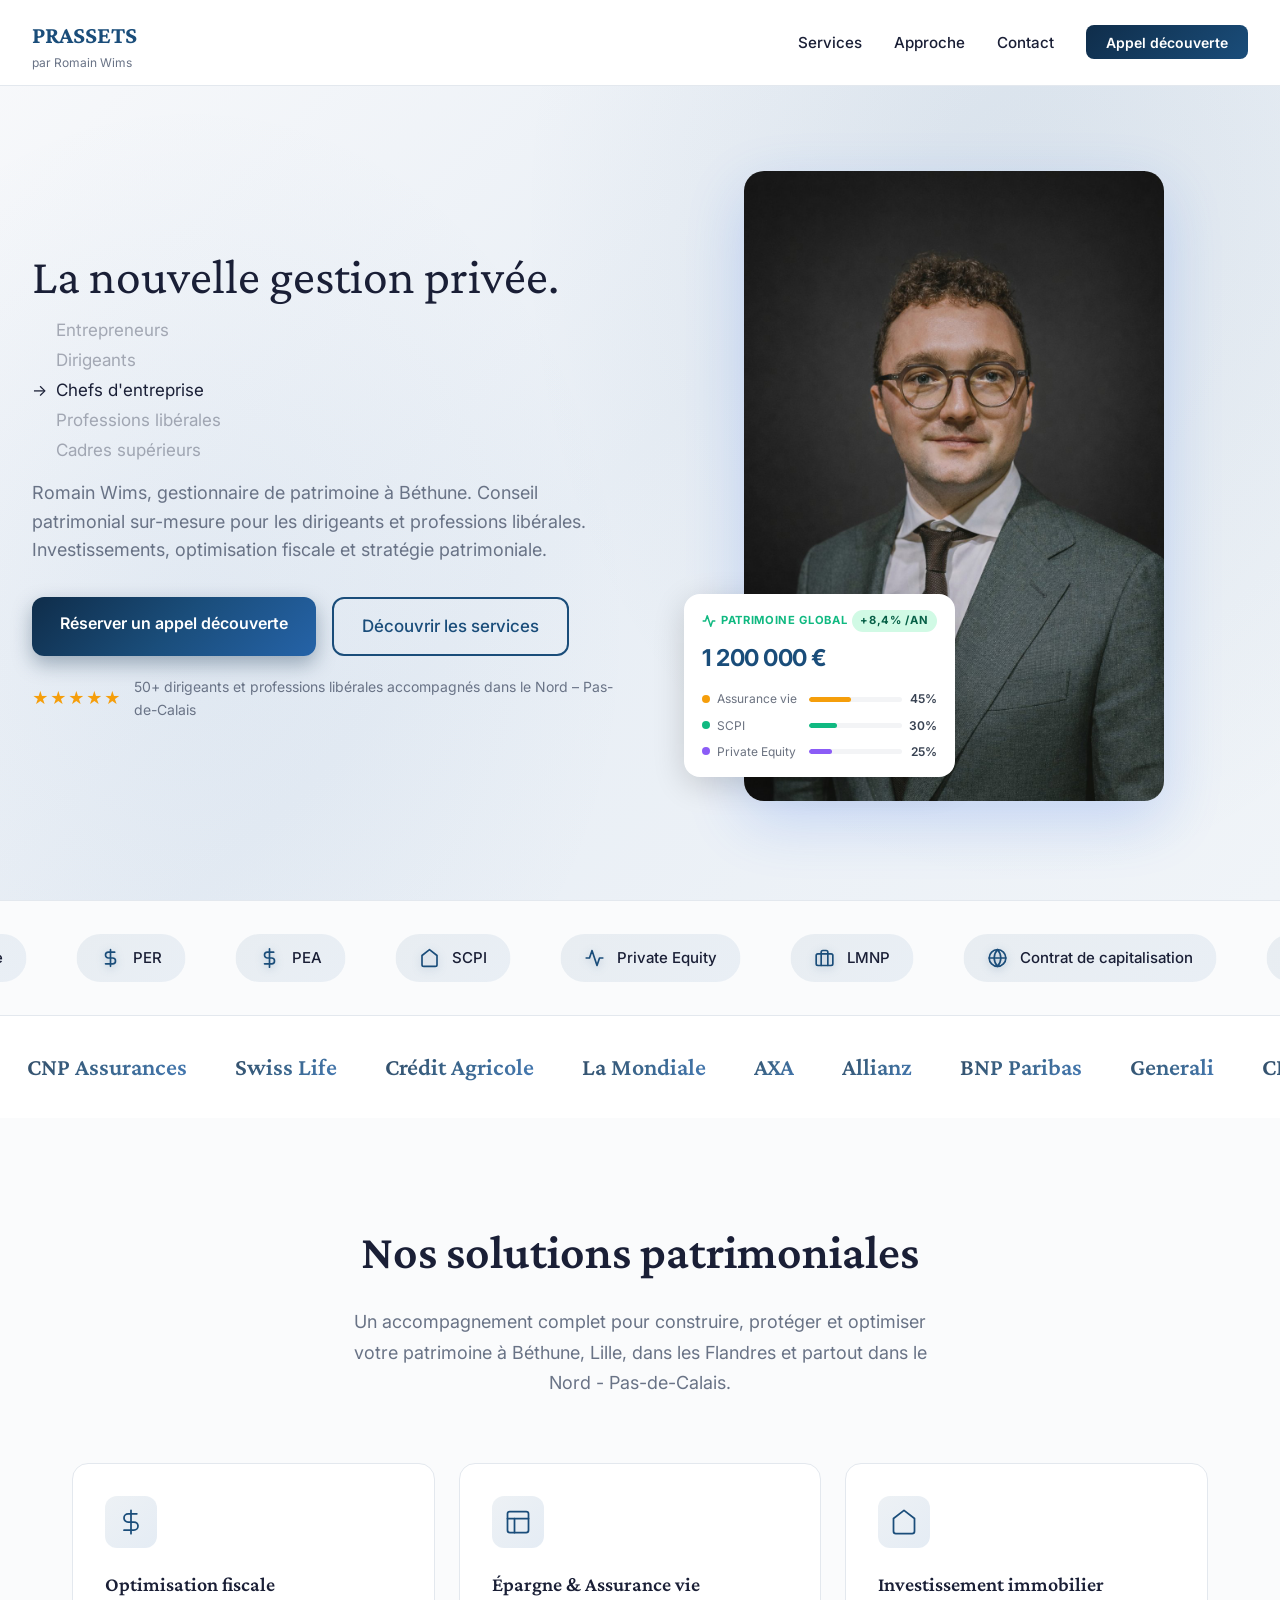
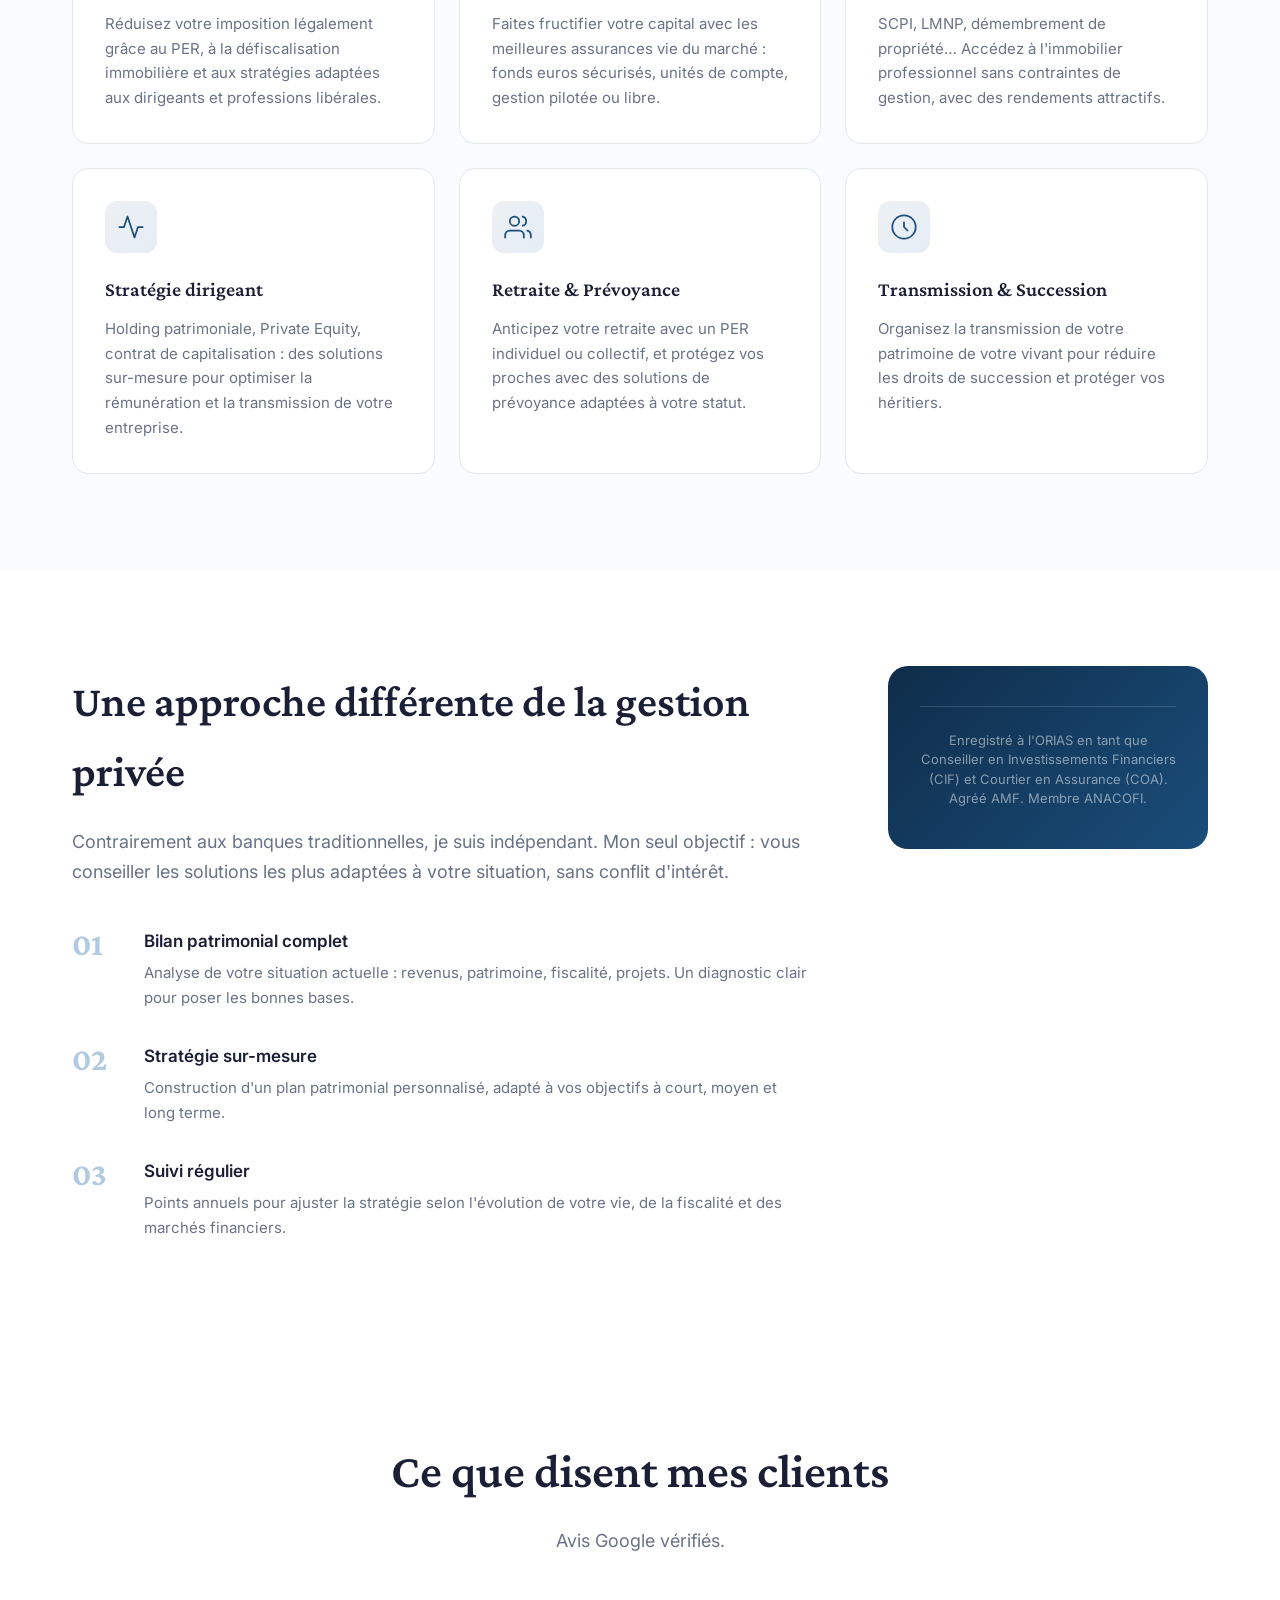
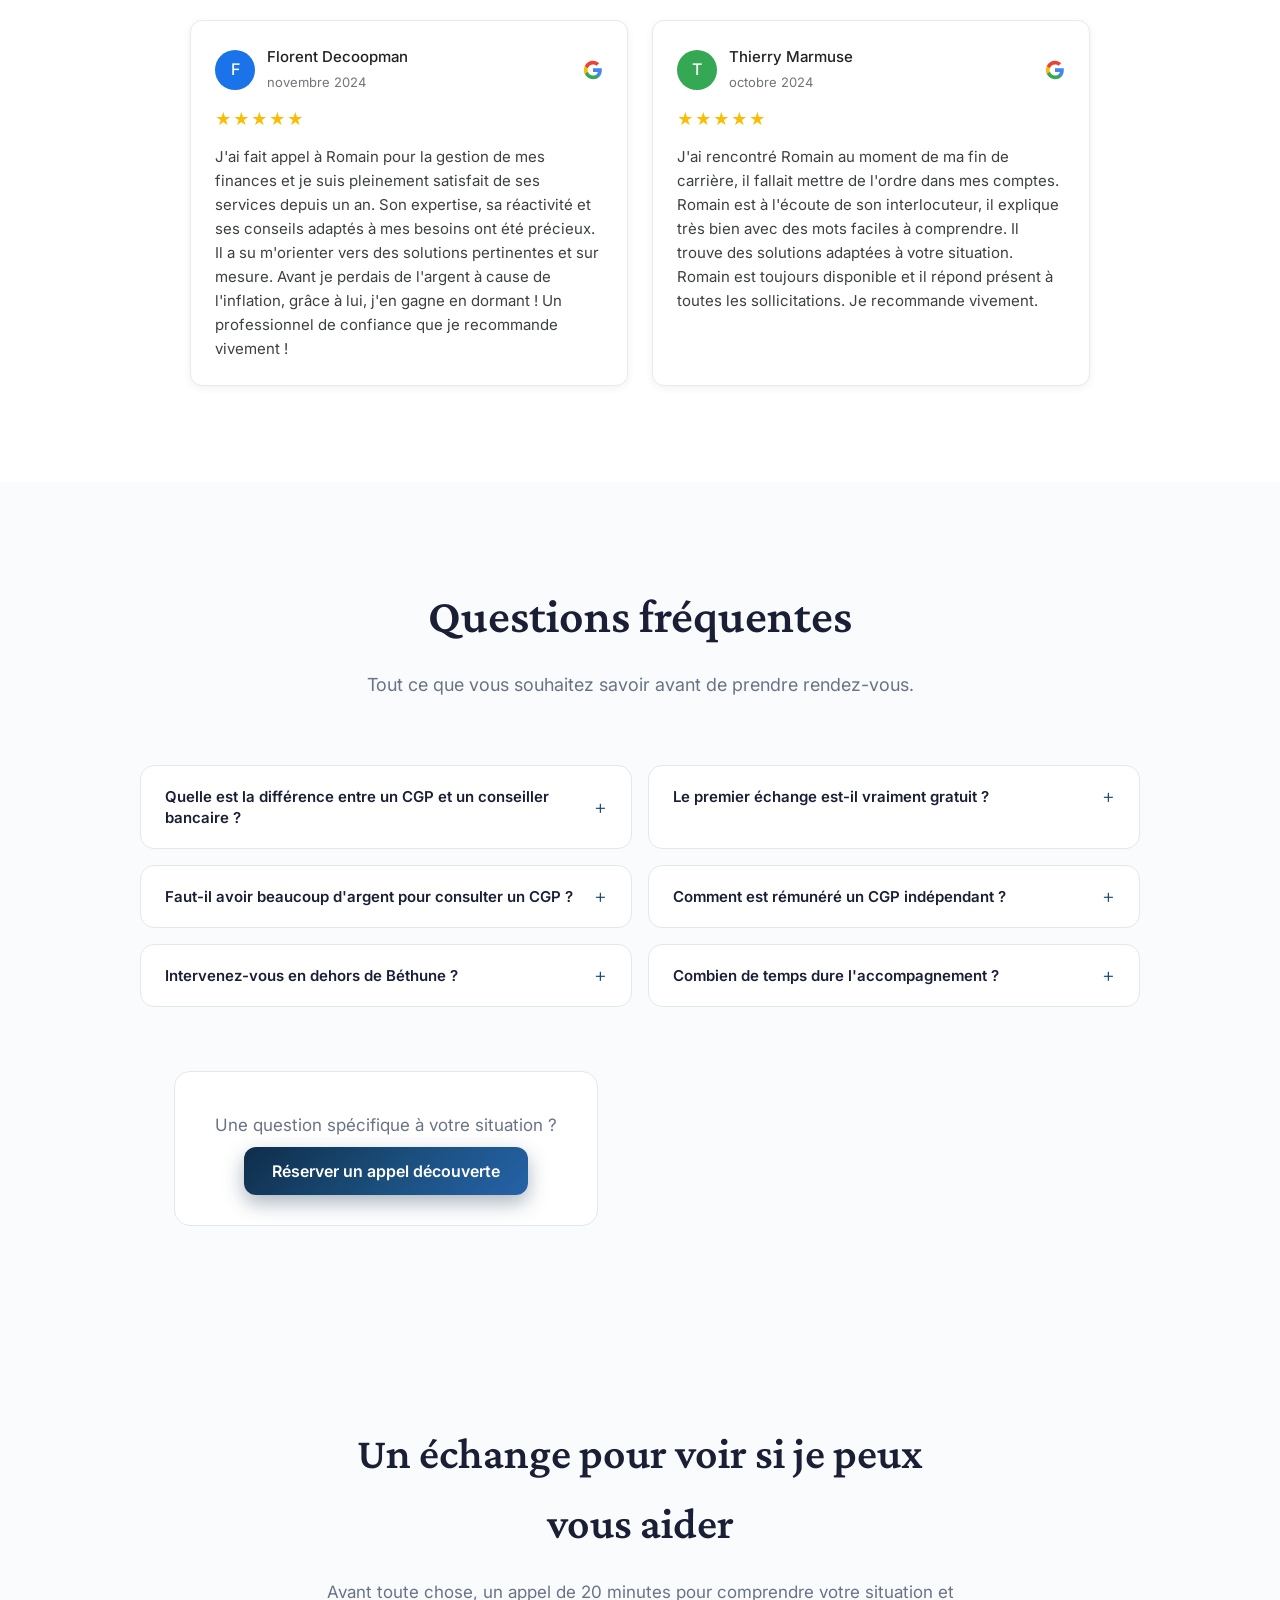
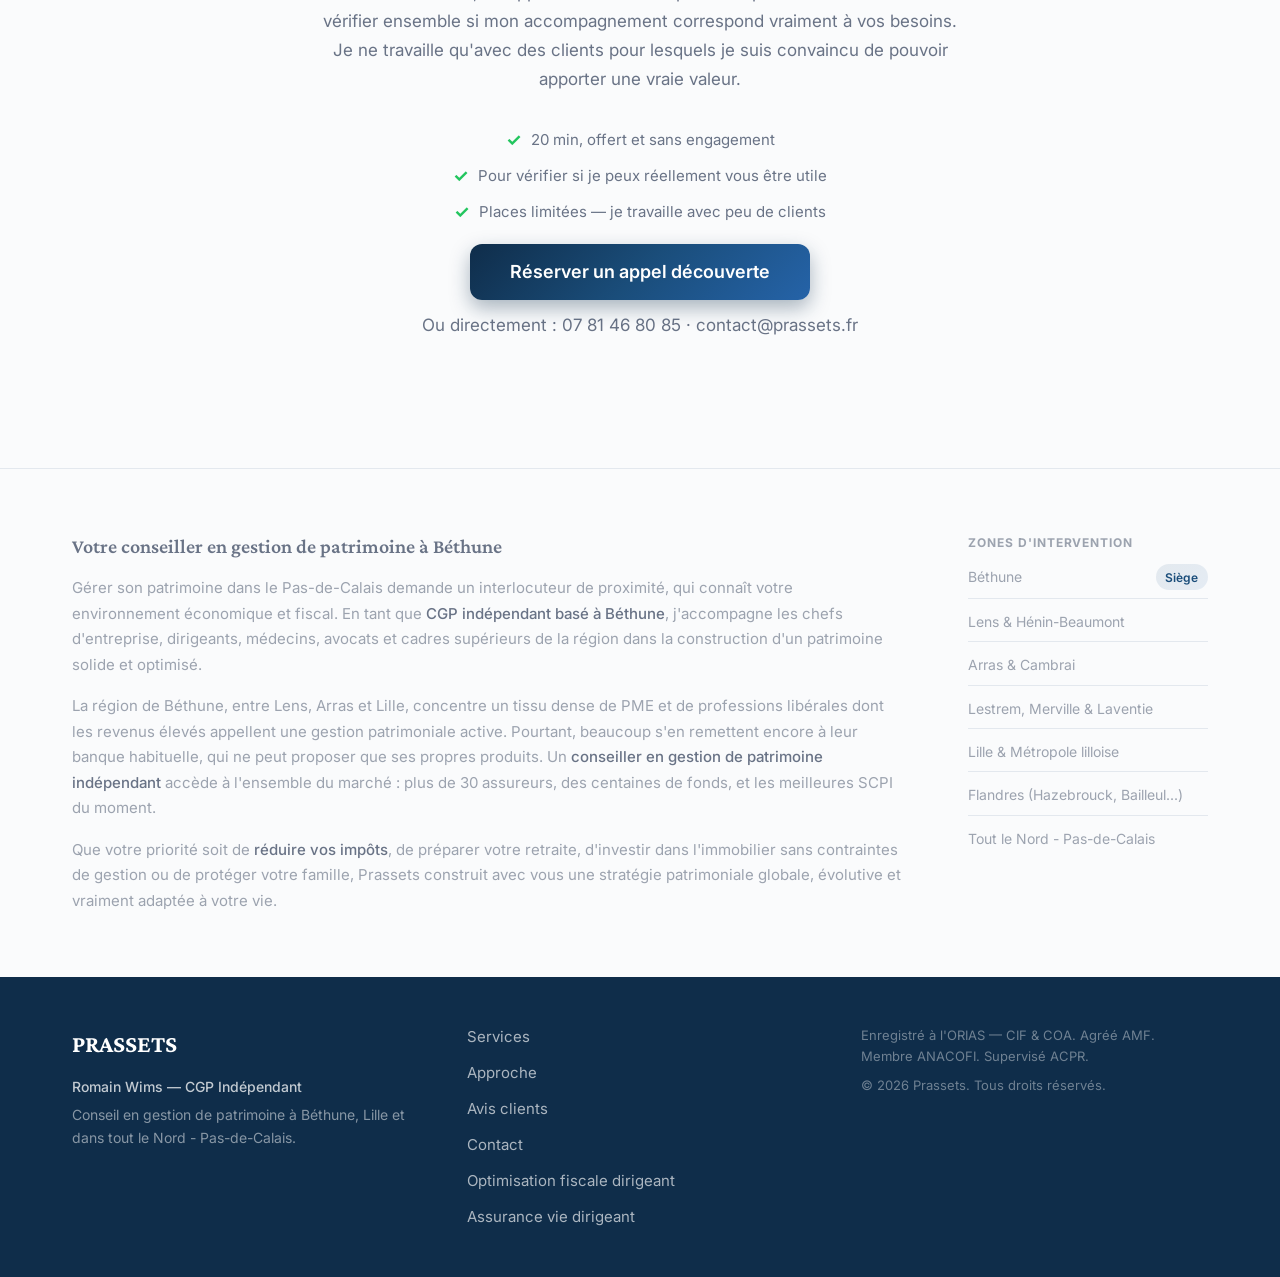
==== index.html @ e7b3ae6a "Boutons CTA : "Réserver un appel découverte" (neutre et inclusif) Co-Authored-By: Claude Sonnet 4.6 " ====
<!DOCTYPE html>
<html lang="fr">
<head>
    <meta charset="UTF-8">
    <meta name="viewport" content="width=device-width, initial-scale=1.0">

    <!-- SEO Principal -->
    <title>Romain Wims — Gestionnaire de Patrimoine à Béthune | Prassets</title>
    <meta name="description" content="Romain Wims, conseiller en gestion de patrimoine indépendant à Béthune (Prassets). Optimisation fiscale, assurance vie, PER, SCPI pour dirigeants et professions libérales du Nord - Pas-de-Calais.">
    <meta name="keywords" content="Romain Wims, Romain Wims CGP, Romain Wims Béthune, Romain Wims gestionnaire patrimoine, gestionnaire de patrimoine Béthune, conseiller gestion patrimoine Béthune, CGP Béthune, optimisation fiscale Pas-de-Calais, assurance vie Béthune, PER Béthune, SCPI Béthune, conseil patrimonial dirigeants, CGP Lille, gestionnaire patrimoine Nord, conseiller patrimoine Flandres, CGP Lestrem, CGP Merville, CGP Hazebrouck">
    <meta name="author" content="Romain Wims">
    <meta name="robots" content="index, follow">
    <link rel="canonical" href="https://prassets.fr/">

    <!-- Open Graph (partage réseaux sociaux) -->
    <meta property="og:type" content="website">
    <meta property="og:url" content="https://prassets.fr/">
    <meta property="og:title" content="Romain Wims — Gestionnaire de Patrimoine à Béthune | Prassets">
    <meta property="og:description" content="Romain Wims, CGP indépendant à Béthune. Conseil patrimonial sur-mesure pour les dirigeants et professions libérales du Nord - Pas-de-Calais.">
    <meta property="og:locale" content="fr_FR">

    <!-- Schema Person (Romain Wims) -->
    <script type="application/ld+json">
    {
        "@context": "https://schema.org",
        "@type": "Person",
        "name": "Romain Wims",
        "jobTitle": "Conseiller en Gestion de Patrimoine",
        "worksFor": {"@type": "Organization", "name": "Prassets"},
        "address": {"@type": "PostalAddress", "addressLocality": "Béthune", "postalCode": "62400", "addressCountry": "FR"},
        "url": "https://prassets.fr"
    }
    </script>

    <!-- Données structurées JSON-LD (Google comprend votre activité) -->
    <script type="application/ld+json">
    {
        "@context": "https://schema.org",
        "@type": "FinancialService",
        "name": "Prassets",
        "description": "Conseiller en gestion de patrimoine à Béthune, spécialisé dans l'accompagnement des dirigeants, entrepreneurs et professions libérales du Pas-de-Calais.",
        "url": "https://prassets.fr",
        "telephone": "+33781468085",
        "email": "contact@prassets.fr",
        "employee": {"@type": "Person", "name": "Romain Wims", "jobTitle": "Conseiller en Gestion de Patrimoine"},
        "address": {
            "@type": "PostalAddress",
            "addressLocality": "Béthune",
            "postalCode": "62400",
            "addressCountry": "FR"
        },
        "areaServed": [
            {"@type": "City", "name": "Béthune"},
            {"@type": "City", "name": "Lens"},
            {"@type": "City", "name": "Arras"},
            {"@type": "City", "name": "Lille"},
            {"@type": "City", "name": "Hazebrouck"},
            {"@type": "City", "name": "Lestrem"},
            {"@type": "City", "name": "Merville"},
            {"@type": "AdministrativeArea", "name": "Pas-de-Calais"},
            {"@type": "AdministrativeArea", "name": "Nord"}
        ],
        "openingHoursSpecification": {
            "@type": "OpeningHoursSpecification",
            "dayOfWeek": ["Monday", "Tuesday", "Wednesday", "Thursday", "Friday"],
            "opens": "09:00",
            "closes": "18:00"
        },
        "sameAs": []
    }
    </script>

    <!-- Schema FAQ (rich snippets Google) -->
    <script type="application/ld+json">
    {
        "@context": "https://schema.org",
        "@type": "FAQPage",
        "mainEntity": [
            {
                "@type": "Question",
                "name": "Quelle est la différence entre un CGP et un conseiller bancaire ?",
                "acceptedAnswer": {
                    "@type": "Answer",
                    "text": "Un conseiller bancaire ne peut vous proposer que les produits de sa propre banque. Un CGP indépendant accède à l'ensemble du marché (plus de 30 assureurs, des centaines de fonds, les meilleures SCPI) et sélectionne ce qui correspond vraiment à votre situation, sans conflit d'intérêt."
                }
            },
            {
                "@type": "Question",
                "name": "Le premier rendez-vous avec un gestionnaire de patrimoine est-il gratuit ?",
                "acceptedAnswer": {
                    "@type": "Answer",
                    "text": "Oui, je propose un appel découverte de 20 minutes, offert et sans engagement. L'objectif est de comprendre votre situation et de vérifier si mon accompagnement peut vraiment vous apporter de la valeur."
                }
            },
            {
                "@type": "Question",
                "name": "Faut-il avoir beaucoup d'argent pour consulter un CGP ?",
                "acceptedAnswer": {
                    "@type": "Answer",
                    "text": "Non. Si vous avez un revenu régulier ou une capacité d'épargne mensuelle, une stratégie patrimoniale peut déjà vous aider à optimiser votre fiscalité et à faire fructifier votre capital."
                }
            },
            {
                "@type": "Question",
                "name": "Comment est rémunéré un conseiller en gestion de patrimoine indépendant ?",
                "acceptedAnswer": {
                    "@type": "Answer",
                    "text": "La rémunération s'effectue via les commissions versées par les partenaires (assureurs, sociétés de gestion) sur les produits souscrits. Cette transparence est encadrée par la réglementation MIF 2."
                }
            },
            {
                "@type": "Question",
                "name": "Prassets intervient-il en dehors de Béthune ?",
                "acceptedAnswer": {
                    "@type": "Answer",
                    "text": "Oui, Prassets accompagne des clients dans tout le Nord - Pas-de-Calais : Lens, Arras, Liévin, Hénin-Beaumont, Bruay-la-Buissière, Lestrem, Merville, mais aussi Lille et les Flandres (Hazebrouck, Bailleul...)."
                }
            }
        ]
    }
    </script>

    <!-- Préconnexion Calendly (réduit la latence au clic) -->
    <link rel="preconnect" href="https://assets.calendly.com">
    <link rel="dns-prefetch" href="https://assets.calendly.com">

    <!-- Fonts Google -->
    <link rel="preconnect" href="https://fonts.googleapis.com">
    <link rel="preconnect" href="https://fonts.gstatic.com" crossorigin>
    <link href="https://fonts.googleapis.com/css2?family=Inter:wght@400;500;600&family=Crimson+Pro:wght@400;600;700&display=swap" rel="stylesheet">

    <!-- CSS externe -->
    <link rel="stylesheet" href="assets/css/style.css">

    <!-- Calendly -->
    <link href="https://assets.calendly.com/assets/external/widget.css" rel="stylesheet">
    <script src="https://assets.calendly.com/assets/external/widget.js" async></script>

</head>
<body>
    <!-- Dégradé SVG global (réutilisé par les cercles) -->
    <svg style="position:absolute;width:0;height:0;overflow:hidden" aria-hidden="true">
        <defs>
            <linearGradient id="ring-gradient" x1="0%" y1="0%" x2="100%" y2="100%">
                <stop offset="0%" stop-color="#0f2d4a"/>
                <stop offset="50%" stop-color="#1a4d7a"/>
                <stop offset="100%" stop-color="#2563a8"/>
            </linearGradient>
        </defs>
    </svg>

    <!-- Navigation -->
    <nav class="navbar">
        <div class="logo-text">PRASSETS <span class="logo-sub">par Romain Wims</span></div>
        <ul class="nav-links">
            <li><a href="#services">Services</a></li>
            <li><a href="#approche">Approche</a></li>
            <li><a href="#contact">Contact</a></li>
            <li><a href="javascript:void(0)" data-calendly class="btn-nav">Appel découverte</a></li>
        </ul>
    </nav>

    <!-- Hero Section -->
    <section class="hero">
        <div class="hero-container">
            <!-- Colonne Gauche : Texte -->
            <div class="hero-content">
                <h1 class="hero-title">
                    La nouvelle gestion privée.
                </h1>

                <!-- Animation catégories (slot machine vertical) -->
                <div class="categories-container">
                    <div class="categories-viewport">
                        <span class="category-bullet">→</span>
                        <ul class="categories-scroll">
                            <li class="category-item">Entrepreneurs</li>
                            <li class="category-item">Dirigeants</li>
                            <li class="category-item">Chefs d'entreprise</li>
                            <li class="category-item">Professions libérales</li>
                            <li class="category-item">Cadres supérieurs</li>
                            <li class="category-item">Entrepreneurs</li>
                            <li class="category-item">Dirigeants</li>
                            <li class="category-item">Chefs d'entreprise</li>
                            <li class="category-item">Professions libérales</li>
                            <li class="category-item">Cadres supérieurs</li>
                        </ul>
                    </div>
                </div>

                <p class="hero-subtitle">
                    Romain Wims, gestionnaire de patrimoine à Béthune. Conseil patrimonial sur-mesure pour les dirigeants et professions libérales. Investissements, optimisation fiscale et stratégie patrimoniale.
                </p>

                <div class="hero-cta">
                    <a href="javascript:void(0)" data-calendly class="btn-primary">
                        <span>Réserver un appel découverte</span>
                    </a>
                    <a href="#services" class="btn-secondary">
                        <span>Découvrir les services</span>
                    </a>
                </div>

                <div class="hero-social-proof">
                    <div class="hero-proof-stars">★★★★★</div>
                    <span>50+ dirigeants et professions libérales accompagnés dans le Nord&nbsp;–&nbsp;Pas-de-Calais</span>
                </div>
            </div>

            <!-- Colonne Droite : Photo -->
            <div class="hero-image">
                <img src="assets/images/romain-photo.png" alt="Romain Wims — Conseiller en Gestion de Patrimoine indépendant à Béthune">
                <!-- Widget flottant -->
                <div class="hero-widget">
                    <div class="hero-widget-header">
                        <svg xmlns="http://www.w3.org/2000/svg" width="14" height="14" viewBox="0 0 24 24" fill="none" stroke="currentColor" stroke-width="2.5" stroke-linecap="round" stroke-linejoin="round"><polyline points="22 12 18 12 15 21 9 3 6 12 2 12"></polyline></svg>
                        <span>PATRIMOINE GLOBAL</span>
                        <span class="hero-widget-badge">+8,4% /AN</span>
                    </div>
                    <div class="hero-widget-amount">1 200 000 €</div>
                    <div class="hero-widget-bars">
                        <div class="hero-widget-bar-row">
                            <span class="hero-widget-dot" style="background:#f59e0b;"></span>
                            <span class="hero-widget-label">Assurance vie</span>
                            <div class="hero-widget-bar-track"><div class="hero-widget-bar-fill" style="width:45%;background:#f59e0b;"></div></div>
                            <span class="hero-widget-pct">45%</span>
                        </div>
                        <div class="hero-widget-bar-row">
                            <span class="hero-widget-dot" style="background:#10b981;"></span>
                            <span class="hero-widget-label">SCPI</span>
                            <div class="hero-widget-bar-track"><div class="hero-widget-bar-fill" style="width:30%;background:#10b981;"></div></div>
                            <span class="hero-widget-pct">30%</span>
                        </div>
                        <div class="hero-widget-bar-row">
                            <span class="hero-widget-dot" style="background:#8b5cf6;"></span>
                            <span class="hero-widget-label">Private Equity</span>
                            <div class="hero-widget-bar-track"><div class="hero-widget-bar-fill" style="width:25%;background:#8b5cf6;"></div></div>
                            <span class="hero-widget-pct">25%</span>
                        </div>
                    </div>
                </div>
            </div>
        </div>
    </section>

    <!-- Bandeau Produits (scroll infini JS) -->
    <section class="banner-section products-banner">
        <div class="products-track">
            <div class="banner-set">
                <div class="banner-item">
                    <svg xmlns="http://www.w3.org/2000/svg" width="20" height="20" viewBox="0 0 24 24" fill="none" stroke="currentColor" stroke-width="2" stroke-linecap="round" stroke-linejoin="round"><rect x="3" y="3" width="18" height="18" rx="2"/><path d="M3 9h18"/><path d="M9 21V9"/></svg>
                    Assurance vie
                </div>
                <div class="banner-item">
                    <svg xmlns="http://www.w3.org/2000/svg" width="20" height="20" viewBox="0 0 24 24" fill="none" stroke="currentColor" stroke-width="2" stroke-linecap="round" stroke-linejoin="round"><path d="M12 2v20M17 5H9.5a3.5 3.5 0 0 0 0 7h5a3.5 3.5 0 0 1 0 7H6"/></svg>
                    PER
                </div>
                <div class="banner-item">
                    <svg xmlns="http://www.w3.org/2000/svg" width="20" height="20" viewBox="0 0 24 24" fill="none" stroke="currentColor" stroke-width="2" stroke-linecap="round" stroke-linejoin="round"><line x1="12" y1="1" x2="12" y2="23"></line><path d="M17 5H9.5a3.5 3.5 0 0 0 0 7h5a3.5 3.5 0 0 1 0 7H6"></path></svg>
                    PEA
                </div>
                <div class="banner-item">
                    <svg xmlns="http://www.w3.org/2000/svg" width="20" height="20" viewBox="0 0 24 24" fill="none" stroke="currentColor" stroke-width="2" stroke-linecap="round" stroke-linejoin="round"><path d="M3 9l9-7 9 7v11a2 2 0 0 1-2 2H5a2 2 0 0 1-2-2z"></path></svg>
                    SCPI
                </div>
                <div class="banner-item">
                    <svg xmlns="http://www.w3.org/2000/svg" width="20" height="20" viewBox="0 0 24 24" fill="none" stroke="currentColor" stroke-width="2" stroke-linecap="round" stroke-linejoin="round"><polyline points="22 12 18 12 15 21 9 3 6 12 2 12"></polyline></svg>
                    Private Equity
                </div>
                <div class="banner-item">
                    <svg xmlns="http://www.w3.org/2000/svg" width="20" height="20" viewBox="0 0 24 24" fill="none" stroke="currentColor" stroke-width="2" stroke-linecap="round" stroke-linejoin="round"><rect x="2" y="7" width="20" height="14" rx="2" ry="2"></rect><path d="M16 21V5a2 2 0 0 0-2-2h-4a2 2 0 0 0-2 2v16"></path></svg>
                    LMNP
                </div>
                <div class="banner-item">
                    <svg xmlns="http://www.w3.org/2000/svg" width="20" height="20" viewBox="0 0 24 24" fill="none" stroke="currentColor" stroke-width="2" stroke-linecap="round" stroke-linejoin="round"><circle cx="12" cy="12" r="10"></circle><line x1="2" y1="12" x2="22" y2="12"></line><path d="M12 2a15.3 15.3 0 0 1 4 10 15.3 15.3 0 0 1-4 10 15.3 15.3 0 0 1-4-10 15.3 15.3 0 0 1 4-10z"></path></svg>
                    Contrat de capitalisation
                </div>
            </div>
        </div>
    </section>

    <!-- Bandeau Partenaires (scroll infini JS) -->
    <section class="banner-section partners-banner">
        <div class="partners-track">
            <div class="banner-set">
                <div class="partner-logo">Generali</div>
                <div class="partner-logo">CNP Assurances</div>
                <div class="partner-logo">Swiss Life</div>
                <div class="partner-logo">Crédit Agricole</div>
                <div class="partner-logo">La Mondiale</div>
                <div class="partner-logo">AXA</div>
                <div class="partner-logo">Allianz</div>
                <div class="partner-logo">BNP Paribas</div>
            </div>
        </div>
    </section>

    <!-- Section Services -->
    <section id="services" class="services-section">
        <div class="container">
            <div class="section-header">
                <h2>Nos solutions patrimoniales</h2>
                <p>Un accompagnement complet pour construire, protéger et optimiser votre patrimoine à Béthune, Lille, dans les Flandres et partout dans le Nord - Pas-de-Calais.</p>
            </div>
            <div class="services-grid">
                <article class="service-card">
                    <div class="service-icon">
                        <svg xmlns="http://www.w3.org/2000/svg" width="28" height="28" viewBox="0 0 24 24" fill="none" stroke="currentColor" stroke-width="1.5" stroke-linecap="round" stroke-linejoin="round"><path d="M12 2v20M17 5H9.5a3.5 3.5 0 0 0 0 7h5a3.5 3.5 0 0 1 0 7H6"/></svg>
                    </div>
                    <h3>Optimisation fiscale</h3>
                    <p>Réduisez votre imposition légalement grâce au PER, à la défiscalisation immobilière et aux stratégies adaptées aux dirigeants et professions libérales.</p>
                </article>
                <article class="service-card">
                    <div class="service-icon">
                        <svg xmlns="http://www.w3.org/2000/svg" width="28" height="28" viewBox="0 0 24 24" fill="none" stroke="currentColor" stroke-width="1.5" stroke-linecap="round" stroke-linejoin="round"><rect x="3" y="3" width="18" height="18" rx="2"/><path d="M3 9h18"/><path d="M9 21V9"/></svg>
                    </div>
                    <h3>Épargne & Assurance vie</h3>
                    <p>Faites fructifier votre capital avec les meilleures assurances vie du marché : fonds euros sécurisés, unités de compte, gestion pilotée ou libre.</p>
                </article>
                <article class="service-card">
                    <div class="service-icon">
                        <svg xmlns="http://www.w3.org/2000/svg" width="28" height="28" viewBox="0 0 24 24" fill="none" stroke="currentColor" stroke-width="1.5" stroke-linecap="round" stroke-linejoin="round"><path d="M3 9l9-7 9 7v11a2 2 0 0 1-2 2H5a2 2 0 0 1-2-2z"></path></svg>
                    </div>
                    <h3>Investissement immobilier</h3>
                    <p>SCPI, LMNP, démembrement de propriété… Accédez à l'immobilier professionnel sans contraintes de gestion, avec des rendements attractifs.</p>
                </article>
                <article class="service-card">
                    <div class="service-icon">
                        <svg xmlns="http://www.w3.org/2000/svg" width="28" height="28" viewBox="0 0 24 24" fill="none" stroke="currentColor" stroke-width="1.5" stroke-linecap="round" stroke-linejoin="round"><polyline points="22 12 18 12 15 21 9 3 6 12 2 12"></polyline></svg>
                    </div>
                    <h3>Stratégie dirigeant</h3>
                    <p>Holding patrimoniale, Private Equity, contrat de capitalisation : des solutions sur-mesure pour optimiser la rémunération et la transmission de votre entreprise.</p>
                </article>
                <article class="service-card">
                    <div class="service-icon">
                        <svg xmlns="http://www.w3.org/2000/svg" width="28" height="28" viewBox="0 0 24 24" fill="none" stroke="currentColor" stroke-width="1.5" stroke-linecap="round" stroke-linejoin="round"><path d="M17 21v-2a4 4 0 0 0-4-4H5a4 4 0 0 0-4 4v2"></path><circle cx="9" cy="7" r="4"></circle><path d="M23 21v-2a4 4 0 0 0-3-3.87"></path><path d="M16 3.13a4 4 0 0 1 0 7.75"></path></svg>
                    </div>
                    <h3>Retraite & Prévoyance</h3>
                    <p>Anticipez votre retraite avec un PER individuel ou collectif, et protégez vos proches avec des solutions de prévoyance adaptées à votre statut.</p>
                </article>
                <article class="service-card">
                    <div class="service-icon">
                        <svg xmlns="http://www.w3.org/2000/svg" width="28" height="28" viewBox="0 0 24 24" fill="none" stroke="currentColor" stroke-width="1.5" stroke-linecap="round" stroke-linejoin="round"><circle cx="12" cy="12" r="10"></circle><path d="M12 8v4l3 3"></path></svg>
                    </div>
                    <h3>Transmission & Succession</h3>
                    <p>Organisez la transmission de votre patrimoine de votre vivant pour réduire les droits de succession et protéger vos héritiers.</p>
                </article>
            </div>
        </div>
    </section>

    <!-- Section Approche -->
    <section id="approche" class="approche-section">
        <div class="container">
            <div class="approche-inner">
                <div class="approche-content">
                    <h2>Une approche différente de la gestion privée</h2>
                    <p class="approche-intro">Contrairement aux banques traditionnelles, je suis indépendant. Mon seul objectif : vous conseiller les solutions les plus adaptées à votre situation, sans conflit d'intérêt.</p>
                    <div class="approche-steps">
                        <div class="approche-step">
                            <span class="step-number">01</span>
                            <div>
                                <h3>Bilan patrimonial complet</h3>
                                <p>Analyse de votre situation actuelle : revenus, patrimoine, fiscalité, projets. Un diagnostic clair pour poser les bonnes bases.</p>
                            </div>
                        </div>
                        <div class="approche-step">
                            <span class="step-number">02</span>
                            <div>
                                <h3>Stratégie sur-mesure</h3>
                                <p>Construction d'un plan patrimonial personnalisé, adapté à vos objectifs à court, moyen et long terme.</p>
                            </div>
                        </div>
                        <div class="approche-step">
                            <span class="step-number">03</span>
                            <div>
                                <h3>Suivi régulier</h3>
                                <p>Points annuels pour ajuster la stratégie selon l'évolution de votre vie, de la fiscalité et des marchés financiers.</p>
                            </div>
                        </div>
                    </div>
                </div>
                <div class="approche-aside">
                    <p class="approche-aside-note">Enregistré à l'ORIAS en tant que Conseiller en Investissements Financiers (CIF) et Courtier en Assurance (COA). Agréé AMF. Membre ANACOFI.</p>
                </div>
            </div>
        </div>
    </section>

    <!-- Section Témoignages -->
    <section id="avis" class="reviews-section">
        <div class="container">
            <div class="section-header">
                <h2>Ce que disent mes clients</h2>
                <p>Avis Google vérifiés.</p>
            </div>
            <div class="google-reviews-grid">
                <!-- Avis 1 -->
                <div class="google-review-card">
                    <div class="gr-top">
                        <div class="gr-avatar" style="background:#1a73e8;">F</div>
                        <div class="gr-meta">
                            <strong>Florent Decoopman</strong>
                            <span>novembre 2024</span>
                        </div>
                        <svg class="gr-logo" viewBox="0 0 24 24" xmlns="http://www.w3.org/2000/svg"><path d="M22.56 12.25c0-.78-.07-1.53-.2-2.25H12v4.26h5.92c-.26 1.37-1.04 2.53-2.21 3.31v2.77h3.57c2.08-1.92 3.28-4.74 3.28-8.09z" fill="#4285F4"/><path d="M12 23c2.97 0 5.46-.98 7.28-2.66l-3.57-2.77c-.98.66-2.23 1.06-3.71 1.06-2.86 0-5.29-1.93-6.16-4.53H2.18v2.84C3.99 20.53 7.7 23 12 23z" fill="#34A853"/><path d="M5.84 14.09c-.22-.66-.35-1.36-.35-2.09s.13-1.43.35-2.09V7.07H2.18C1.43 8.55 1 10.22 1 12s.43 3.45 1.18 4.93l3.66-2.84z" fill="#FBBC05"/><path d="M12 5.38c1.62 0 3.06.56 4.21 1.64l3.15-3.15C17.45 2.09 14.97 1 12 1 7.7 1 3.99 3.47 2.18 7.07l3.66 2.84c.87-2.6 3.3-4.53 6.16-4.53z" fill="#EA4335"/></svg>
                    </div>
                    <div class="gr-stars">★★★★★</div>
                    <p class="gr-text">J'ai fait appel à Romain pour la gestion de mes finances et je suis pleinement satisfait de ses services depuis un an. Son expertise, sa réactivité et ses conseils adaptés à mes besoins ont été précieux. Il a su m'orienter vers des solutions pertinentes et sur mesure. Avant je perdais de l'argent à cause de l'inflation, grâce à lui, j'en gagne en dormant ! Un professionnel de confiance que je recommande vivement !</p>
                </div>
                <!-- Avis 2 -->
                <div class="google-review-card">
                    <div class="gr-top">
                        <div class="gr-avatar" style="background:#34a853;">T</div>
                        <div class="gr-meta">
                            <strong>Thierry Marmuse</strong>
                            <span>octobre 2024</span>
                        </div>
                        <svg class="gr-logo" viewBox="0 0 24 24" xmlns="http://www.w3.org/2000/svg"><path d="M22.56 12.25c0-.78-.07-1.53-.2-2.25H12v4.26h5.92c-.26 1.37-1.04 2.53-2.21 3.31v2.77h3.57c2.08-1.92 3.28-4.74 3.28-8.09z" fill="#4285F4"/><path d="M12 23c2.97 0 5.46-.98 7.28-2.66l-3.57-2.77c-.98.66-2.23 1.06-3.71 1.06-2.86 0-5.29-1.93-6.16-4.53H2.18v2.84C3.99 20.53 7.7 23 12 23z" fill="#34A853"/><path d="M5.84 14.09c-.22-.66-.35-1.36-.35-2.09s.13-1.43.35-2.09V7.07H2.18C1.43 8.55 1 10.22 1 12s.43 3.45 1.18 4.93l3.66-2.84z" fill="#FBBC05"/><path d="M12 5.38c1.62 0 3.06.56 4.21 1.64l3.15-3.15C17.45 2.09 14.97 1 12 1 7.7 1 3.99 3.47 2.18 7.07l3.66 2.84c.87-2.6 3.3-4.53 6.16-4.53z" fill="#EA4335"/></svg>
                    </div>
                    <div class="gr-stars">★★★★★</div>
                    <p class="gr-text">J'ai rencontré Romain au moment de ma fin de carrière, il fallait mettre de l'ordre dans mes comptes. Romain est à l'écoute de son interlocuteur, il explique très bien avec des mots faciles à comprendre. Il trouve des solutions adaptées à votre situation. Romain est toujours disponible et il répond présent à toutes les sollicitations. Je recommande vivement.</p>
                </div>
            </div>
        </div>
    </section>

    <!-- Section FAQ -->
    <section class="faq-section">
        <div class="container">
            <div class="section-header">
                <h2>Questions fréquentes</h2>
                <p>Tout ce que vous souhaitez savoir avant de prendre rendez-vous.</p>
            </div>
            <div class="faq-grid">
                <details class="faq-item">
                    <summary class="faq-question">
                        Quelle est la différence entre un CGP et un conseiller bancaire ?
                        <span class="faq-icon">+</span>
                    </summary>
                    <p class="faq-answer">Un conseiller bancaire ne peut vous proposer que les produits de sa propre banque. Un CGP indépendant accède à l'ensemble du marché (plus de 30 assureurs, des centaines de fonds, les meilleures SCPI) et sélectionne ce qui correspond vraiment à votre situation, sans conflit d'intérêt ni produit "maison" à placer.</p>
                </details>
                <details class="faq-item">
                    <summary class="faq-question">
                        Le premier échange est-il vraiment gratuit ?
                        <span class="faq-icon">+</span>
                    </summary>
                    <p class="faq-answer">Oui, je propose un appel découverte de 20 minutes, offert et sans engagement. L'objectif n'est pas de vendre : c'est de comprendre votre situation et de vérifier honnêtement si je peux vous apporter une vraie valeur. Si ce n'est pas le cas, je vous le dirai clairement.</p>
                </details>
                <details class="faq-item">
                    <summary class="faq-question">
                        Faut-il avoir beaucoup d'argent pour consulter un CGP ?
                        <span class="faq-icon">+</span>
                    </summary>
                    <p class="faq-answer">Non. Si vous avez un revenu régulier ou une capacité d'épargne mensuelle, une stratégie patrimoniale peut déjà vous aider à optimiser votre fiscalité et à faire fructifier votre capital. Je travaille aussi bien avec des primo-épargnants qu'avec des clients disposant d'un patrimoine conséquent.</p>
                </details>
                <details class="faq-item">
                    <summary class="faq-question">
                        Comment est rémunéré un CGP indépendant ?
                        <span class="faq-icon">+</span>
                    </summary>
                    <p class="faq-answer">La rémunération s'effectue principalement via les commissions versées par les partenaires (assureurs, sociétés de gestion) sur les produits souscrits. Cette transparence est encadrée par la réglementation MIF 2 : vous serez informé de la rémunération avant toute souscription.</p>
                </details>
                <details class="faq-item">
                    <summary class="faq-question">
                        Intervenez-vous en dehors de Béthune ?
                        <span class="faq-icon">+</span>
                    </summary>
                    <p class="faq-answer">Oui, j'accompagne des clients dans tout le Nord - Pas-de-Calais : Lens, Arras, Liévin, Hénin-Beaumont, Bruay-la-Buissière, Lestrem, Merville, mais aussi Lille et les Flandres (Hazebrouck, Bailleul...). On commence toujours par un appel de 20 minutes, puis si notre collaboration fait sens, je me déplace à votre cabinet ou domicile. Les rendez-vous en visioconférence sont également possibles.</p>
                </details>
                <details class="faq-item">
                    <summary class="faq-question">
                        Combien de temps dure l'accompagnement ?
                        <span class="faq-icon">+</span>
                    </summary>
                    <p class="faq-answer">La relation est pensée sur le long terme. Après un bilan patrimonial initial et la mise en place de votre stratégie, nous faisons des points réguliers (généralement annuels) pour ajuster en fonction de l'évolution de votre situation personnelle, fiscale et des marchés financiers.</p>
                </details>
            <!-- CTA fin de FAQ -->
            <div class="faq-closing-cta">
                <p>Une question spécifique à votre situation ?</p>
                <a href="javascript:void(0)" data-calendly class="btn-primary"><span>Réserver un appel découverte</span></a>
            </div>
        </div>
    </section>

    <!-- Section Contact -->
    <section id="contact" class="contact-section">
        <div class="container">
            <div class="contact-simple">
                <h2>Un échange pour voir si je peux vous aider</h2>
                <p>Avant toute chose, un appel de 20 minutes pour comprendre votre situation et vérifier ensemble si mon accompagnement correspond vraiment à vos besoins.<br>Je ne travaille qu'avec des clients pour lesquels je suis convaincu de pouvoir apporter une vraie valeur.</p>
                <div class="contact-reassurance">
                    <div class="contact-reassurance-item">
                        <span class="reassurance-check">✓</span> 20 min, offert et sans engagement
                    </div>
                    <div class="contact-reassurance-item">
                        <span class="reassurance-check">✓</span> Pour vérifier si je peux réellement vous être utile
                    </div>
                    <div class="contact-reassurance-item">
                        <span class="reassurance-check">✓</span> Places limitées — je travaille avec peu de clients
                    </div>
                </div>
                <a href="javascript:void(0)" data-calendly class="btn-primary btn-large">
                    <span>Réserver un appel découverte</span>
                </a>
                <p class="contact-alt">Ou directement : <a href="tel:+33781468085">07 81 46 80 85</a> &middot; <a href="mailto:contact@prassets.fr">contact@prassets.fr</a></p>
            </div>
        </div>
    </section>

    <!-- Section Contenu Local SEO -->
    <section class="local-content-section">
        <div class="container">
            <div class="local-content-inner">
                <div class="local-content-text">
                    <h2>Votre conseiller en gestion de patrimoine à Béthune</h2>
                    <p>Gérer son patrimoine dans le Pas-de-Calais demande un interlocuteur de proximité, qui connaît votre environnement économique et fiscal. En tant que <strong>CGP indépendant basé à Béthune</strong>, j'accompagne les chefs d'entreprise, dirigeants, médecins, avocats et cadres supérieurs de la région dans la construction d'un patrimoine solide et optimisé.</p>
                    <p>La région de Béthune, entre Lens, Arras et Lille, concentre un tissu dense de PME et de professions libérales dont les revenus élevés appellent une gestion patrimoniale active. Pourtant, beaucoup s'en remettent encore à leur banque habituelle, qui ne peut proposer que ses propres produits. Un <strong>conseiller en gestion de patrimoine indépendant</strong> accède à l'ensemble du marché : plus de 30 assureurs, des centaines de fonds, et les meilleures SCPI du moment.</p>
                    <p>Que votre priorité soit de <strong>réduire vos impôts</strong>, de préparer votre retraite, d'investir dans l'immobilier sans contraintes de gestion ou de protéger votre famille, Prassets construit avec vous une stratégie patrimoniale globale, évolutive et vraiment adaptée à votre vie.</p>
                </div>
                <div class="local-content-aside">
                    <div class="local-highlight">
                        <h3>Zones d'intervention</h3>
                        <ul class="zones-list">
                            <li>Béthune <span class="zone-tag">Siège</span></li>
                            <li>Lens &amp; Hénin-Beaumont</li>
                            <li>Arras &amp; Cambrai</li>
                            <li>Lestrem, Merville &amp; Laventie</li>
                            <li>Lille &amp; Métropole lilloise</li>
                            <li>Flandres (Hazebrouck, Bailleul...)</li>
                            <li>Tout le Nord - Pas-de-Calais</li>
                        </ul>
                    </div>
                </div>
            </div>
        </div>
    </section>

    <!-- Footer -->
    <footer class="footer">
        <div class="container">
            <div class="footer-inner">
                <div class="footer-brand">
                    <div class="logo-text">PRASSETS</div>
                    <p style="font-weight:500; color:rgba(255,255,255,0.75); margin-bottom:0.4rem;">Romain Wims — CGP Indépendant</p>
                    <p>Conseil en gestion de patrimoine à Béthune, Lille et dans tout le Nord - Pas-de-Calais.</p>
                </div>
                <div class="footer-links">
                    <a href="#services">Services</a>
                    <a href="#approche">Approche</a>
                    <a href="#avis">Avis clients</a>
                    <a href="#contact">Contact</a>
                    <a href="articles/optimisation-fiscale-dirigeant.html">Optimisation fiscale dirigeant</a>
                    <a href="articles/assurance-vie-dirigeant.html">Assurance vie dirigeant</a>
                </div>
                <div class="footer-legal">
                    <p>Enregistré à l'ORIAS — CIF &amp; COA. Agréé AMF. Membre ANACOFI. Supervisé ACPR.</p>
                    <p>&copy; 2026 Prassets. Tous droits réservés.</p>
                </div>
            </div>
        </div>
    </footer>

    <!-- JavaScript externe -->
    <script src="assets/js/script.js"></script>

</body>
</html>
---- assets/css/style.css ----
/* Variables CSS - Style RockFi + Family Office Paris */
        :root {
            --color-primary: #1a4d7a;
            --color-primary-dark: #0f2d4a;
            --color-primary-light: #2563a8;
            --color-accent: #3d7cb8;
            --color-text-primary: #1a1f36;
            --color-text-secondary: #697386;
            --color-background: #fafbfc;
            --color-border: #e3e8ee;
            --gradient-primary: linear-gradient(135deg, #0f2d4a 0%, #1a4d7a 50%, #2563a8 100%);
            --gradient-accent: linear-gradient(135deg, #1a4d7a 0%, #3d7cb8 100%);
            --gradient-hero: linear-gradient(135deg, #f8f9fb 0%, #e8eef5 100%);
            --font-display: 'Crimson Pro', serif;
            --font-body: 'Inter', sans-serif;
            --spacing-sm: 1rem;
            --spacing-md: 1.5rem;
            --spacing-lg: 2rem;
            --spacing-xl: 3rem;
            --spacing-2xl: 4rem;
            --spacing-3xl: 6rem;
        }

        * {
            margin: 0;
            padding: 0;
            box-sizing: border-box;
        }

        body {
            font-family: var(--font-body);
            color: var(--color-text-primary);
            background-color: var(--color-background);
            line-height: 1.6;
        }

        /* Navigation */
        .navbar {
            position: fixed;
            top: 0;
            left: 0;
            right: 0;
            background: rgba(255, 255, 255, 0.98);
            backdrop-filter: blur(10px);
            border-bottom: 1px solid var(--color-border);
            padding: 1rem 2rem;
            z-index: 1000;
            display: flex;
            justify-content: space-between;
            align-items: center;
        }

        .logo-text {
            font-family: var(--font-display);
            font-size: 1.5rem;
            font-weight: 700;
            color: var(--color-primary);
        }

        .nav-links {
            display: flex;
            gap: 2rem;
            list-style: none;
            align-items: center;
        }

        .nav-links a {
            text-decoration: none;
            color: var(--color-text-primary);
            font-weight: 500;
            font-size: 0.95rem;
            transition: color 0.3s;
        }

        .nav-links a:hover {
            color: var(--color-primary);
        }

        .btn-primary {
            padding: 0.875rem 1.75rem;
            background: linear-gradient(135deg, #0f2d4a 0%, #1a4d7a 50%, #2563a8 100%);
            color: white;
            text-decoration: none;
            border-radius: 12px;
            font-weight: 600;
            transition: all 0.3s;
            box-shadow: 0 8px 20px rgba(15, 45, 74, 0.35);
            border: none;
            position: relative;
            overflow: hidden;
        }

        .btn-primary::before {
            content: '';
            position: absolute;
            top: 0;
            left: 0;
            right: 0;
            bottom: 0;
            background: linear-gradient(135deg, #2563a8 0%, #1a4d7a 50%, #0f2d4a 100%);
            opacity: 0;
            transition: opacity 0.3s;
        }

        .btn-primary:hover::before {
            opacity: 1;
        }

        .btn-primary:hover {
            transform: translateY(-3px);
            box-shadow: 0 12px 32px rgba(15, 45, 74, 0.45);
        }

        .btn-primary span {
            position: relative;
            z-index: 1;
        }

        /* Hero Section - Style RockFi 2 colonnes */
        .hero {
            padding: calc(80px + 4rem) 1rem 4rem;
            min-height: 90vh;
            display: flex;
            align-items: center;
            background: linear-gradient(135deg, #f8f9fb 0%, #e8eef5 50%, #f0f4f8 100%);
            position: relative;
            overflow: hidden;
        }

        .hero::before {
            content: '';
            position: absolute;
            top: -50%;
            right: -20%;
            width: 80%;
            height: 150%;
            background: radial-gradient(ellipse, rgba(26, 77, 122, 0.08) 0%, transparent 70%);
            pointer-events: none;
        }

        .hero::after {
            content: '';
            position: absolute;
            bottom: -30%;
            left: -20%;
            width: 70%;
            height: 120%;
            background: radial-gradient(ellipse, rgba(37, 99, 168, 0.06) 0%, transparent 70%);
            pointer-events: none;
        }

        @keyframes float {
            0%, 100% { transform: translate(0, 0) rotate(0deg); }
            50% { transform: translate(-30px, 30px) rotate(5deg); }
        }

        .hero-container {
            max-width: 1400px;
            margin: 0 auto;
            display: grid;
            grid-template-columns: 1fr 1fr;
            gap: 7rem;
            align-items: center;
            position: relative;
            z-index: 1;
        }

        .hero-content {
            max-width: 600px;
        }

        .hero-image {
            position: relative;
            display: flex;
            justify-content: center;
            align-items: center;
        }

        .hero-image img {
            width: 100%;
            max-width: 500px;
            height: auto;
            border-radius: 20px;
            box-shadow: 0 20px 60px rgba(37, 99, 235, 0.2);
            object-fit: cover;
            transition: transform 0.3s ease;
        }

        .hero-image img:hover {
            transform: scale(1.02);
        }

        @keyframes widget-float {
            0%, 100% { transform: translateY(0); }
            50% { transform: translateY(-8px); }
        }

        .hero-widget {
            position: absolute;
            bottom: 24px;
            left: 24px;
            background: #fff;
            border-radius: 16px;
            padding: 16px 18px;
            box-shadow: 0 8px 32px rgba(0,0,0,0.16);
            min-width: 230px;
            z-index: 10;
            animation: widget-float 3.5s ease-in-out infinite;
        }

        .hero-widget-header {
            display: flex;
            align-items: center;
            gap: 5px;
            color: #10b981;
            font-size: 0.7rem;
            font-weight: 700;
            letter-spacing: 0.06em;
            text-transform: uppercase;
            margin-bottom: 8px;
        }

        .hero-widget-badge {
            margin-left: auto;
            background: #d1fae5;
            color: #065f46;
            border-radius: 20px;
            padding: 2px 8px;
            font-size: 0.7rem;
            font-weight: 700;
        }

        .hero-widget-amount {
            font-size: 1.45rem;
            font-weight: 700;
            color: var(--color-primary);
            margin-bottom: 12px;
            letter-spacing: -0.02em;
        }

        .hero-widget-bars {
            display: flex;
            flex-direction: column;
            gap: 7px;
        }

        .hero-widget-bar-row {
            display: flex;
            align-items: center;
            gap: 7px;
            font-size: 0.75rem;
        }

        .hero-widget-dot {
            width: 8px;
            height: 8px;
            border-radius: 50%;
            flex-shrink: 0;
        }

        .hero-widget-label {
            color: #6b7280;
            flex-shrink: 0;
            min-width: 85px;
        }

        .hero-widget-bar-track {
            flex: 1;
            background: #f3f4f6;
            border-radius: 4px;
            height: 5px;
            overflow: hidden;
        }

        .hero-widget-bar-fill {
            height: 100%;
            border-radius: 4px;
        }

        .hero-widget-pct {
            color: #374151;
            font-weight: 600;
            min-width: 28px;
            text-align: right;
        }

        .hero-title {
            font-family: var(--font-display);
            font-size: clamp(3rem, 11vw, 11rem);
            font-weight: 400;
            margin-bottom: 1.5rem;
            line-height: 1.05;
            color: var(--color-text-primary);
        }

        .title-line {
            display: block;
            opacity: 0;
            animation: fadeInUp 0.8s ease-out forwards;
        }

        .title-line:nth-child(1) { animation-delay: 0.1s; }
        .title-line:nth-child(2) { animation-delay: 0.2s; }
        .title-line:nth-child(3) { animation-delay: 0.3s; }

        @keyframes fadeInUp {
            from {
                opacity: 0;
                transform: translateY(30px);
            }
            to {
                opacity: 1;
                transform: translateY(0);
            }
        }

        /* Categories List - Effet machine à sous vertical */
        .hero-categories,
        .categories-container {
            margin: 0.75rem 0 1.5rem 0;
            position: relative;
            height: 150px;
        }

        .categories-viewport {
            position: relative;
            height: 150px;
            overflow: hidden;
            padding-left: 1.5rem;
        }

        .categories-list,
        .categories-scroll {
            list-style: none;
            padding: 0;
            margin: 0;
            display: flex;
            flex-direction: column;
            animation: slotMachineTicker 10s ease-in-out infinite;
        }

        @keyframes slotMachineTicker {
            0%, 15% {
                transform: translateY(0);
            }
            20%, 35% {
                transform: translateY(-30px);
            }
            40%, 55% {
                transform: translateY(-60px);
            }
            60%, 75% {
                transform: translateY(-90px);
            }
            80%, 95% {
                transform: translateY(-120px);
            }
            100% {
                transform: translateY(-150px);
            }
        }

        .category-item {
            font-family: var(--font-body);
            font-size: 1.0625rem;
            font-weight: 400;
            color: rgba(26, 31, 54, 0.35);
            line-height: 30px;
            height: 30px;
            transition: color 0.3s ease;
            display: flex;
            align-items: center;
        }

        /* Flèche fixe, centrée sur l'item actif */
        .category-bullet {
            position: absolute;
            left: 0;
            top: 50%;
            transform: translateY(-50%);
            color: var(--color-text-primary);
            font-size: 1rem;
            line-height: 1;
            pointer-events: none;
            z-index: 10;
        }

        /* L'item au centre devient noir */
        .categories-viewport::before {
            content: '';
            position: absolute;
            left: 0;
            right: 0;
            top: 0;
            height: 100%;
            pointer-events: none;
        }

        /* Style pour l'item central visible */
        .categories-list:hover {
            animation-play-state: paused;
        }

        .hero-subtitle {
            font-family: var(--font-body);
            font-size: 1.125rem;
            max-width: 600px;
            margin: 0 0 2rem 0;
            animation: fadeInUp 0.8s ease-out 0.8s both;
            color: var(--color-text-secondary);
            line-height: 1.6;
        }

        .hero-cta {
            display: flex;
            gap: 1rem;
            flex-wrap: wrap;
            animation: fadeInUp 0.8s ease-out 0.9s both;
        }

        .btn-primary-large {
            padding: 1.125rem 2.25rem;
            background: var(--color-primary);
            color: white;
            text-decoration: none;
            border-radius: 12px;
            font-weight: 500;
            transition: all 0.3s;
            font-size: 1.0625rem;
        }

        .btn-primary-large:hover {
            background: var(--color-primary-dark);
            transform: translateY(-2px);
            box-shadow: 0 8px 20px rgba(26, 77, 122, 0.25);
        }

        .btn-secondary,
        .btn-secondary-large {
            padding: 0.875rem 1.75rem;
            background: transparent;
            color: var(--color-primary);
            text-decoration: none;
            border-radius: 12px;
            font-weight: 500;
            transition: all 0.3s;
            border: 2px solid var(--color-primary);
            font-size: 1.0625rem;
            display: inline-flex;
            align-items: center;
        }

        .btn-secondary-large {
            padding: 1.125rem 2.25rem;
        }

        .btn-secondary:hover,
        .btn-secondary-large:hover {
            background: var(--color-primary);
            color: white;
            transform: translateY(-2px);
        }

        /* Trust Section */
        .trust-section {
            padding: 4rem 2rem;
            border-bottom: 1px solid var(--color-border);
        }

        .trust-badges {
            max-width: 1200px;
            margin: 0 auto;
            display: flex;
            justify-content: center;
            gap: 4rem;
            flex-wrap: wrap;
        }

        .trust-badge {
            display: flex;
            align-items: center;
            gap: 0.75rem;
            color: var(--color-text-secondary);
            font-weight: 500;
        }

        .trust-badge svg {
            color: transparent;
            fill: url(#gradient-icon);
        }

        .trust-badge svg path,
        .trust-badge svg circle,
        .trust-badge svg line {
            stroke: url(#gradient-stroke);
            stroke-width: 2;
        }

        /* Bandeaux Défilants Style Ramify */
        .scroll-banner,
        .banner-section {
            width: 100%;
            overflow: hidden;
            background: white;
            padding: 2rem 0;
            position: relative;
        }

        .products-banner {
            background: var(--color-background);
            border-top: 1px solid var(--color-border);
            border-bottom: 1px solid var(--color-border);
        }

        .partners-banner {
            background: white;
        }

        .banner-track,
        .banner-container {
            width: 100%;
            overflow: hidden;
        }

        .banner-content,
        .banner-scroll {
            display: flex;
            gap: 3rem;
            animation: scrollBanner 40s linear infinite;
            will-change: transform;
        }

        .banner-content:hover,
        .banner-scroll:hover {
            animation-play-state: paused;
        }

        @keyframes scrollBanner {
            0% {
                transform: translateX(0);
            }
            100% {
                transform: translateX(-50%);
            }
        }

        .banner-item {
            display: flex;
            align-items: center;
            gap: 0.75rem;
            white-space: nowrap;
            padding: 0.75rem 1.5rem;
            background: linear-gradient(135deg, rgba(26, 77, 122, 0.08) 0%, rgba(37, 99, 168, 0.08) 100%);
            border-radius: 50px;
            border: 1.5px solid transparent;
            background-clip: padding-box;
            font-family: var(--font-body);
            font-size: 0.9375rem;
            font-weight: 500;
            color: var(--color-text-primary);
            transition: all 0.3s ease;
            position: relative;
        }

        .banner-item::before {
            content: '';
            position: absolute;
            top: 0;
            left: 0;
            right: 0;
            bottom: 0;
            border-radius: 50px;
            padding: 1.5px;
            background: linear-gradient(135deg, #1a4d7a 0%, #2563a8 100%);
            -webkit-mask: linear-gradient(#fff 0 0) content-box, linear-gradient(#fff 0 0);
            -webkit-mask-composite: xor;
            mask-composite: exclude;
            opacity: 0;
            transition: opacity 0.3s ease;
        }

        .banner-item:hover {
            background: linear-gradient(135deg, rgba(26, 77, 122, 0.15) 0%, rgba(37, 99, 168, 0.15) 100%);
            transform: translateY(-2px);
            box-shadow: 0 8px 20px rgba(26, 77, 122, 0.2);
        }

        .banner-item:hover::before {
            opacity: 1;
        }

        .banner-item svg {
            color: #1a4d7a;
            flex-shrink: 0;
            transition: all 0.3s ease;
            filter: drop-shadow(0 2px 4px rgba(26, 77, 122, 0.25));
        }

        .banner-item:hover svg {
            transform: scale(1.15) rotate(5deg);
            filter: drop-shadow(0 4px 8px rgba(26, 77, 122, 0.35));
        }

        .partner-logo {
            font-family: var(--font-display);
            font-size: 1.5rem;
            font-weight: 600;
            background: linear-gradient(135deg, #0f2d4a 0%, #1a4d7a 50%, #2563a8 100%);
            -webkit-background-clip: text;
            -webkit-text-fill-color: transparent;
            background-clip: text;
            white-space: nowrap;
            opacity: 0.85;
            transition: all 0.3s ease;
        }

        .partner-logo:hover {
            opacity: 1;
            transform: scale(1.05);
        }

        /* Section Avis Google */
        .google-reviews-section,
        .reviews-section {
            padding: 6rem 2rem;
            background: white;
        }

        .reviews-header {
            text-align: center;
            margin-bottom: 4rem;
        }

        .reviews-header h2 {
            font-family: var(--font-display);
            font-size: 3rem;
            font-weight: 700;
            color: var(--color-text-primary);
            margin-bottom: 1rem;
        }

        .reviews-header p {
            font-size: 1.25rem;
            color: var(--color-text-secondary);
        }

        .google-reviews-widget {
            max-width: 1000px;
            margin: 0 auto;
        }

        .google-link {
            text-align: center;
            margin-top: 3rem;
        }

        .google-link .btn-primary {
            display: inline-flex;
            align-items: center;
            font-size: 1rem;
            padding: 1rem 2rem;
        }

        .google-link .btn-primary svg {
            flex-shrink: 0;
        }

        /* Responsive */
        @media (max-width: 968px) {
            .hero-container {
                grid-template-columns: 1fr;
                gap: 3rem;
            }

            .hero-image {
                order: -1;
            }

            .hero-image img {
                max-width: 400px;
            }
        }

        @media (max-width: 768px) {
            .nav-links {
                display: none;
            }

            .hero {
                padding: calc(80px + 3rem) 1.5rem 3rem;
            }

            .hero-container {
                gap: 2rem;
            }

            .hero-title {
                font-size: 2.5rem;
            }

            .hero-image img {
                max-width: 350px;
            }

            .hero-cta {
                flex-direction: column;
            }

            .btn-primary-large,
            .btn-secondary-large {
                width: 100%;
                text-align: center;
            }

            .trust-badges {
                gap: 2rem;
            }
        }

        @media (max-width: 480px) {
            .hero-image img {
                max-width: 300px;
            }
        }

        /* ===== UTILITAIRES ===== */
        .container {
            max-width: 1200px;
            margin: 0 auto;
            padding: 0 2rem;
        }

        .section-header {
            text-align: center;
            margin-bottom: 4rem;
        }

        .section-header h2 {
            font-family: var(--font-display);
            font-size: clamp(2rem, 4vw, 3rem);
            font-weight: 600;
            color: var(--color-text-primary);
            margin-bottom: 1rem;
        }

        .section-header p {
            font-size: 1.125rem;
            color: var(--color-text-secondary);
            max-width: 600px;
            margin: 0 auto;
            line-height: 1.7;
        }

        /* ===== SECTION CONTENU LOCAL ===== */
        .local-content-section {
            padding: 4rem 0;
            background: var(--color-background);
            border-top: 1px solid var(--color-border);
        }

        .local-content-inner {
            display: grid;
            grid-template-columns: 1fr 240px;
            gap: 4rem;
            align-items: start;
        }

        .local-content-text h2 {
            font-family: var(--font-display);
            font-size: 1.25rem;
            font-weight: 600;
            color: var(--color-text-secondary);
            margin-bottom: 1rem;
            line-height: 1.3;
        }

        .local-content-text p {
            font-size: 0.9375rem;
            color: #9ca3af;
            line-height: 1.7;
            margin-bottom: 1rem;
        }

        .local-content-text p:last-child {
            margin-bottom: 0;
        }

        .local-content-text strong {
            color: var(--color-text-secondary);
            font-weight: 500;
        }

        .local-highlight {
            background: transparent;
            border: none;
            padding: 0;
        }

        .local-highlight h3 {
            font-size: 0.75rem;
            font-weight: 700;
            letter-spacing: 0.08em;
            text-transform: uppercase;
            color: #9ca3af;
            margin-bottom: 0.75rem;
        }

        .zones-list {
            list-style: none;
            display: flex;
            flex-direction: column;
            gap: 0.75rem;
        }

        .zones-list li {
            display: flex;
            align-items: center;
            justify-content: space-between;
            font-size: 0.875rem;
            color: #9ca3af;
            padding-bottom: 0.5rem;
            border-bottom: 1px solid var(--color-border);
        }

        .zones-list li:last-child {
            border-bottom: none;
            padding-bottom: 0;
        }

        .zone-tag {
            font-size: 0.75rem;
            font-weight: 600;
            background: linear-gradient(135deg, rgba(26, 77, 122, 0.1) 0%, rgba(37, 99, 168, 0.1) 100%);
            color: var(--color-primary);
            padding: 0.2rem 0.6rem;
            border-radius: 20px;
        }

        /* ===== SECTION FAQ ===== */
        .faq-section {
            padding: 6rem 0;
            background: var(--color-background);
        }

        .faq-grid {
            display: grid;
            grid-template-columns: 1fr 1fr;
            gap: 1rem;
            max-width: 1000px;
            margin: 0 auto;
        }

        .faq-item {
            background: white;
            border: 1px solid var(--color-border);
            border-radius: 14px;
            overflow: hidden;
            transition: border-color 0.2s, box-shadow 0.2s;
        }

        .faq-item[open] {
            border-color: var(--color-accent);
            box-shadow: 0 4px 20px rgba(26, 77, 122, 0.08);
        }

        .faq-question {
            display: flex;
            justify-content: space-between;
            align-items: center;
            gap: 1rem;
            padding: 1.25rem 1.5rem;
            font-size: 0.9375rem;
            font-weight: 600;
            color: var(--color-text-primary);
            cursor: pointer;
            list-style: none;
            line-height: 1.4;
        }

        .faq-question::-webkit-details-marker {
            display: none;
        }

        .faq-icon {
            font-size: 1.25rem;
            font-weight: 300;
            color: var(--color-primary);
            flex-shrink: 0;
            transition: transform 0.25s ease;
            line-height: 1;
        }

        .faq-item[open] .faq-icon {
            transform: rotate(45deg);
        }

        .faq-answer {
            padding: 0 1.5rem 1.25rem;
            font-size: 0.9375rem;
            color: var(--color-text-secondary);
            line-height: 1.65;
            border-top: 1px solid var(--color-border);
            padding-top: 1rem;
        }

        @media (max-width: 768px) {
            .local-content-inner {
                grid-template-columns: 1fr;
                gap: 2.5rem;
            }

            .faq-grid {
                grid-template-columns: 1fr;
            }
        }

        /* ===== SECTION SERVICES ===== */
        .services-section {
            padding: 6rem 0;
            background: var(--color-background);
        }

        .services-grid {
            display: grid;
            grid-template-columns: repeat(3, 1fr);
            gap: 1.5rem;
        }

        .service-card {
            background: white;
            border: 1px solid var(--color-border);
            border-radius: 16px;
            padding: 2rem;
            transition: all 0.3s ease;
        }

        .service-card:hover {
            border-color: var(--color-accent);
            box-shadow: 0 8px 30px rgba(26, 77, 122, 0.1);
            transform: translateY(-4px);
        }

        .service-icon {
            width: 52px;
            height: 52px;
            background: linear-gradient(135deg, rgba(26, 77, 122, 0.08) 0%, rgba(37, 99, 168, 0.12) 100%);
            border-radius: 12px;
            display: flex;
            align-items: center;
            justify-content: center;
            margin-bottom: 1.25rem;
            color: var(--color-primary);
        }

        .service-card h3 {
            font-family: var(--font-display);
            font-size: 1.25rem;
            font-weight: 600;
            color: var(--color-text-primary);
            margin-bottom: 0.75rem;
        }

        .service-card p {
            font-size: 0.9375rem;
            color: var(--color-text-secondary);
            line-height: 1.65;
        }

        /* ===== SECTION APPROCHE ===== */
        .approche-section {
            padding: 6rem 0;
            background: white;
        }

        .approche-inner {
            display: grid;
            grid-template-columns: 1fr 320px;
            gap: 5rem;
            align-items: start;
        }

        .approche-content h2 {
            font-family: var(--font-display);
            font-size: clamp(2rem, 4vw, 2.75rem);
            font-weight: 600;
            color: var(--color-text-primary);
            margin-bottom: 1.25rem;
        }

        .approche-intro {
            font-size: 1.125rem;
            color: var(--color-text-secondary);
            line-height: 1.7;
            margin-bottom: 2.5rem;
        }

        .approche-steps {
            display: flex;
            flex-direction: column;
            gap: 2rem;
        }

        .approche-step {
            display: flex;
            gap: 1.5rem;
            align-items: flex-start;
        }

        .step-number {
            font-family: var(--font-display);
            font-size: 2rem;
            font-weight: 700;
            color: var(--color-accent);
            opacity: 0.4;
            line-height: 1;
            flex-shrink: 0;
            width: 3rem;
        }

        .approche-step h3 {
            font-size: 1.0625rem;
            font-weight: 600;
            color: var(--color-text-primary);
            margin-bottom: 0.4rem;
        }

        .approche-step p {
            font-size: 0.9375rem;
            color: var(--color-text-secondary);
            line-height: 1.65;
        }

        .approche-aside {
            background: linear-gradient(135deg, #0f2d4a 0%, #1a4d7a 100%);
            border-radius: 20px;
            padding: 2.5rem 2rem;
            display: flex;
            flex-direction: column;
            gap: 2rem;
        }

        .approche-stat {
            text-align: center;
        }

        .stat-number {
            display: block;
            font-family: var(--font-display);
            font-size: 2.5rem;
            font-weight: 700;
            color: white;
            line-height: 1;
            margin-bottom: 0.3rem;
        }

        .stat-label {
            font-size: 0.875rem;
            color: rgba(255, 255, 255, 0.65);
            font-weight: 500;
        }

        .approche-aside-note {
            font-size: 0.8125rem;
            color: rgba(255, 255, 255, 0.5);
            text-align: center;
            line-height: 1.5;
            border-top: 1px solid rgba(255, 255, 255, 0.15);
            padding-top: 1.5rem;
        }

        /* ===== SECTION CONTACT ===== */
        .contact-section {
            padding: 6rem 0;
            background: var(--color-background);
        }

        .contact-simple {
            max-width: 640px;
            margin: 0 auto;
            text-align: center;
        }

        .contact-simple h2 {
            font-family: var(--font-display);
            font-size: clamp(2rem, 4vw, 2.75rem);
            font-weight: 600;
            color: var(--color-text-primary);
            margin-bottom: 1.25rem;
        }

        .contact-simple > p {
            font-size: 1.0625rem;
            color: var(--color-text-secondary);
            line-height: 1.7;
            margin-bottom: 2rem;
        }

        .btn-large {
            padding: 1.1rem 2.5rem;
            font-size: 1.125rem;
        }

        .contact-alt {
            margin-top: 1.5rem;
            font-size: 0.9375rem;
            color: var(--color-text-tertiary);
        }

        .contact-alt a {
            color: var(--color-text-secondary);
            text-decoration: none;
            transition: color 0.2s;
        }

        .contact-alt a:hover {
            color: var(--color-primary);
        }

        /* ===== FOOTER ===== */
        .footer {
            background: var(--color-primary-dark);
            padding: 3rem 0;
        }

        .footer-inner {
            display: grid;
            grid-template-columns: 1fr 1fr 1fr;
            gap: 3rem;
            align-items: start;
        }

        .footer-brand .logo-text {
            color: white;
            margin-bottom: 0.75rem;
        }

        .footer-brand p {
            font-size: 0.875rem;
            color: rgba(255, 255, 255, 0.5);
            line-height: 1.6;
        }

        .footer-links {
            display: flex;
            flex-direction: column;
            gap: 0.75rem;
        }

        .footer-links a {
            color: rgba(255, 255, 255, 0.65);
            text-decoration: none;
            font-size: 0.9375rem;
            transition: color 0.2s;
        }

        .footer-links a:hover {
            color: white;
        }

        .footer-legal p {
            font-size: 0.8125rem;
            color: rgba(255, 255, 255, 0.4);
            line-height: 1.6;
            margin-bottom: 0.5rem;
        }

        /* ===== RESPONSIVE NOUVELLES SECTIONS ===== */
        @media (max-width: 968px) {
            .services-grid {
                grid-template-columns: repeat(2, 1fr);
            }

            .approche-inner {
                grid-template-columns: 1fr;
                gap: 3rem;
            }

            .approche-aside {
                flex-direction: row;
                flex-wrap: wrap;
                justify-content: space-around;
            }


            .footer-inner {
                grid-template-columns: 1fr 1fr;
            }
        }

        @media (max-width: 600px) {
            .services-grid {
                grid-template-columns: 1fr;
            }

            .form-row {
                grid-template-columns: 1fr;
            }

            .footer-inner {
                grid-template-columns: 1fr;
                gap: 2rem;
            }
        }

        /* ===== HERO ABOVE THE FOLD FIX ===== */
        .hero {
            padding: calc(80px + 1rem) 2rem 1.5rem;
            min-height: 100svh;
        }

        .hero-container {
            gap: 2.5rem;
        }

        .hero-image img {
            max-width: 420px;
        }

        .hero-title {
            font-size: clamp(1.9rem, 4vw, 3.1rem);
            margin-bottom: 0.75rem;
        }

        .hero-categories,
        .categories-container {
            margin: 0.4rem 0 0.875rem 0;
            height: 150px;
        }

        .categories-viewport {
            height: 150px;
        }

        /* ===== NAVBAR ADDITIONS ===== */
        .logo-sub {
            font-family: var(--font-body);
            font-size: 0.75rem;
            font-weight: 400;
            color: var(--color-text-secondary);
            letter-spacing: 0;
            text-transform: none;
            display: block;
            line-height: 1;
            margin-top: 0.15rem;
        }

        .btn-nav {
            padding: 0.55rem 1.25rem;
            background: linear-gradient(135deg, #0f2d4a 0%, #1a4d7a 100%);
            color: white !important;
            border-radius: 8px;
            font-size: 0.875rem !important;
            font-weight: 600 !important;
            transition: all 0.3s;
        }

        .btn-nav:hover {
            opacity: 0.9;
            transform: translateY(-1px);
            color: white !important;
        }

        /* ===== HERO SOCIAL PROOF ===== */
        .hero-social-proof {
            display: flex;
            align-items: center;
            gap: 0.75rem;
            margin-top: 1.25rem;
            font-size: 0.875rem;
            color: var(--color-text-secondary);
        }

        .hero-proof-stars {
            color: #f59e0b;
            font-size: 1rem;
            letter-spacing: 1px;
        }

        /* ===== BANDEAUX JS MARQUEE ===== */
        .products-track,
        .partners-track {
            display: flex;
            width: max-content;
        }

        .banner-set {
            display: flex;
            gap: 3rem;
            align-items: center;
            padding-right: 3rem;
        }

        /* ===== FAQ CLOSING CTA ===== */
        .faq-closing-cta {
            text-align: center;
            margin-top: 3rem;
            padding: 2.5rem;
            background: white;
            border: 1px solid var(--color-border);
            border-radius: 16px;
            max-width: 600px;
            margin-left: auto;
            margin-right: auto;
        }

        .faq-closing-cta p {
            font-size: 1.0625rem;
            color: var(--color-text-secondary);
            margin-bottom: 1.25rem;
        }

        /* ===== TÉMOIGNAGES ===== */
        .testimonials-grid {
            display: grid;
            grid-template-columns: repeat(3, 1fr);
            gap: 1.5rem;
        }

        .testimonials-grid--two {
            grid-template-columns: repeat(2, 1fr);
            max-width: 900px;
            margin: 0 auto;
        }

        .testimonial-header {
            display: flex;
            align-items: center;
            justify-content: space-between;
        }

        .testimonial-source {
            font-size: 0.75rem;
            font-weight: 600;
            color: #4285F4;
            letter-spacing: 0.05em;
        }

        /* ===== GOOGLE REVIEW CARDS ===== */
        .google-reviews-grid {
            display: grid;
            grid-template-columns: repeat(2, 1fr);
            gap: 1.5rem;
            max-width: 900px;
            margin: 0 auto;
        }

        .google-review-card {
            background: white;
            border: 1px solid #e8eaed;
            border-radius: 12px;
            padding: 1.5rem;
            box-shadow: 0 2px 8px rgba(0,0,0,0.06);
            display: flex;
            flex-direction: column;
            gap: 0.75rem;
        }

        .gr-top {
            display: flex;
            align-items: center;
            gap: 0.75rem;
        }

        .gr-avatar {
            width: 40px;
            height: 40px;
            border-radius: 50%;
            color: white;
            display: flex;
            align-items: center;
            justify-content: center;
            font-size: 1rem;
            font-weight: 500;
            flex-shrink: 0;
        }

        .gr-meta {
            flex: 1;
        }

        .gr-meta strong {
            display: block;
            font-size: 0.9375rem;
            font-weight: 500;
            color: #202124;
        }

        .gr-meta span {
            font-size: 0.8125rem;
            color: #70757a;
        }

        .gr-logo {
            width: 20px;
            height: 20px;
            flex-shrink: 0;
        }

        .gr-stars {
            color: #FBBC04;
            font-size: 1rem;
            letter-spacing: 1px;
        }

        .gr-text {
            font-size: 0.9375rem;
            color: #3c4043;
            line-height: 1.6;
            margin: 0;
        }

        .testimonial-card {
            background: white;
            border: 1px solid var(--color-border);
            border-radius: 16px;
            padding: 2rem;
            display: flex;
            flex-direction: column;
            gap: 1rem;
        }

        .testimonial-stars {
            color: #f59e0b;
            font-size: 1rem;
            letter-spacing: 1px;
        }

        .testimonial-card p {
            font-size: 0.9375rem;
            color: var(--color-text-secondary);
            line-height: 1.7;
            font-style: italic;
            flex: 1;
        }

        .testimonial-author {
            display: flex;
            align-items: center;
            gap: 0.875rem;
            margin-top: auto;
        }

        .testimonial-avatar {
            width: 42px;
            height: 42px;
            border-radius: 50%;
            background: linear-gradient(135deg, #0f2d4a 0%, #1a4d7a 100%);
            color: white;
            display: flex;
            align-items: center;
            justify-content: center;
            font-size: 0.75rem;
            font-weight: 700;
            flex-shrink: 0;
        }

        .testimonial-author strong {
            display: block;
            font-size: 0.9375rem;
            color: var(--color-text-primary);
        }

        .testimonial-author span {
            font-size: 0.8125rem;
            color: var(--color-text-secondary);
        }

        @media (max-width: 768px) {
            .testimonials-grid { grid-template-columns: 1fr; }
            .google-reviews-grid { grid-template-columns: 1fr; }
        }

        /* ===== RÉASSURANCE CONTACT ===== */
        .contact-reassurance {
            display: flex;
            flex-direction: column;
            gap: 0.5rem;
            margin: 1.25rem auto 2rem;
            align-items: center;
        }

        .contact-reassurance-item {
            display: flex;
            align-items: center;
            gap: 0.625rem;
            font-size: 0.9375rem;
            color: var(--color-text-secondary);
        }

        .reassurance-check {
            color: #22c55e;
            font-weight: 700;
            font-size: 1.1rem;
            flex-shrink: 0;
        }
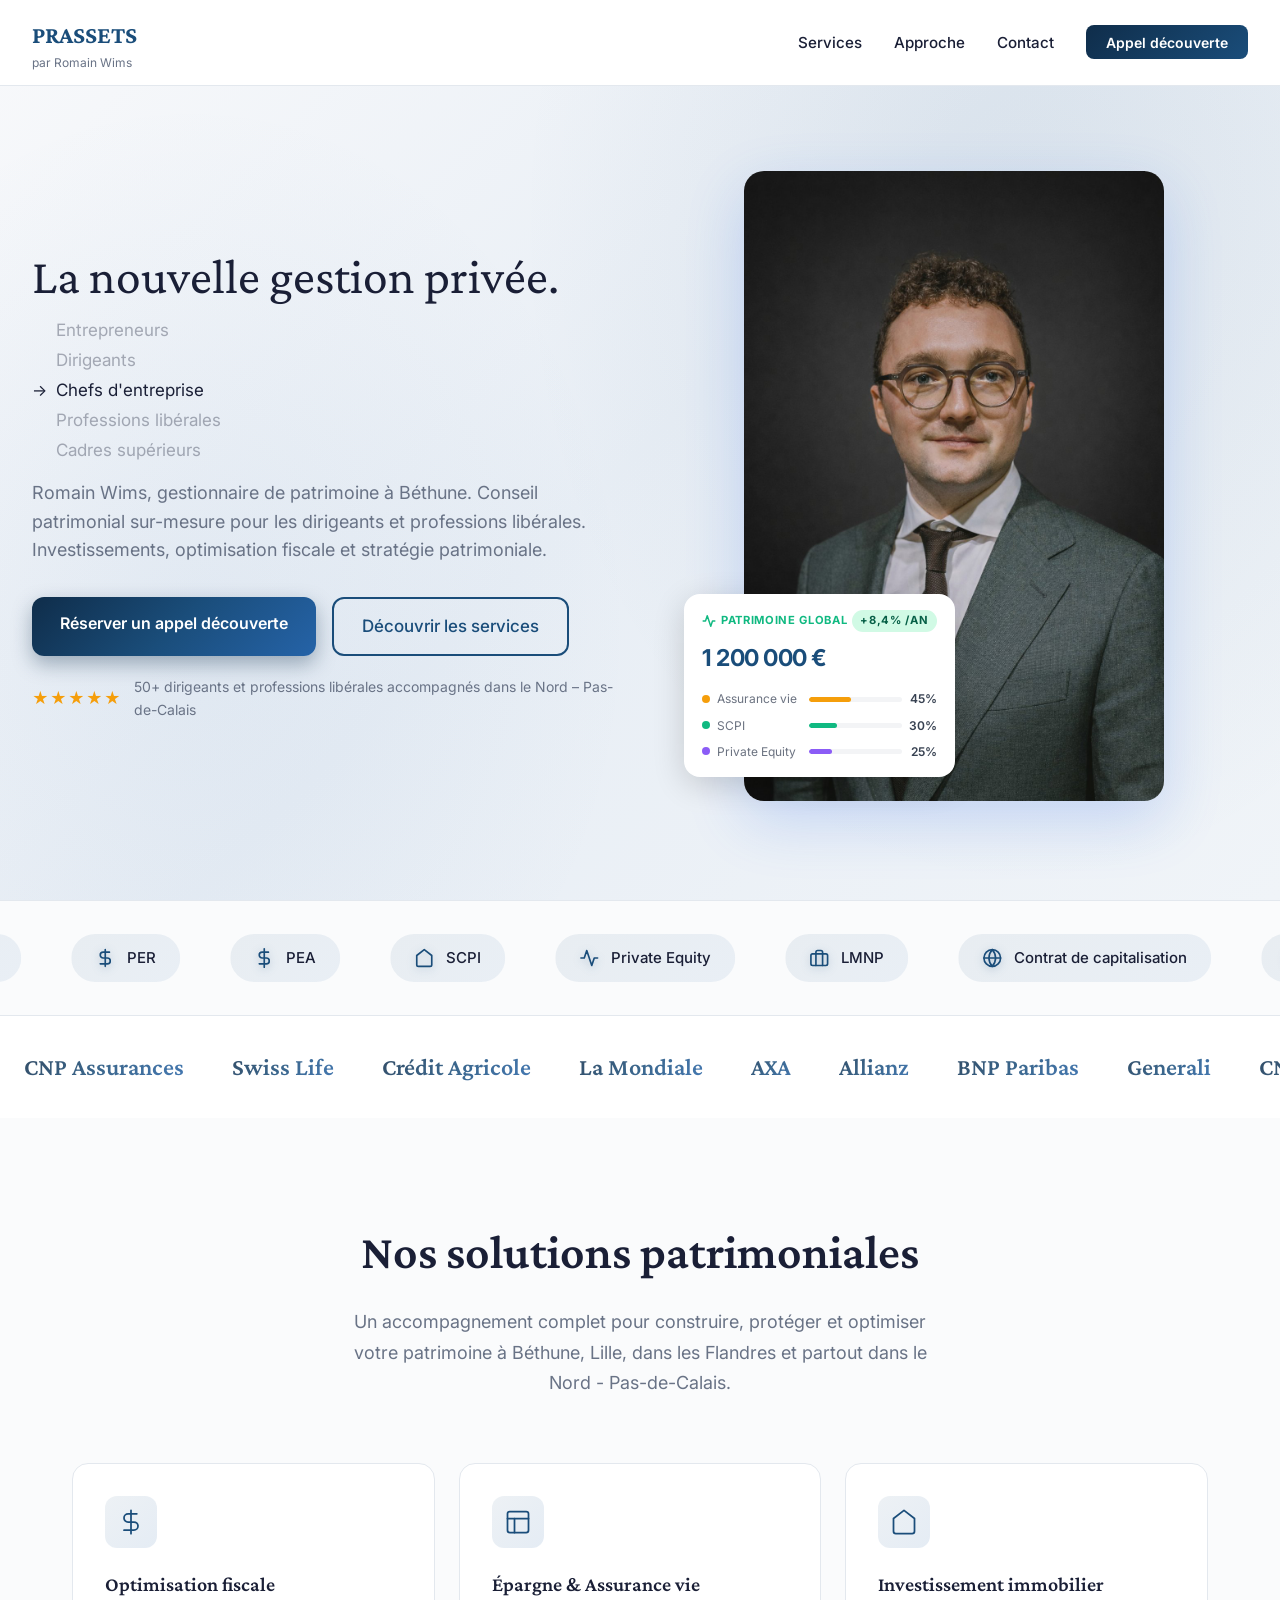
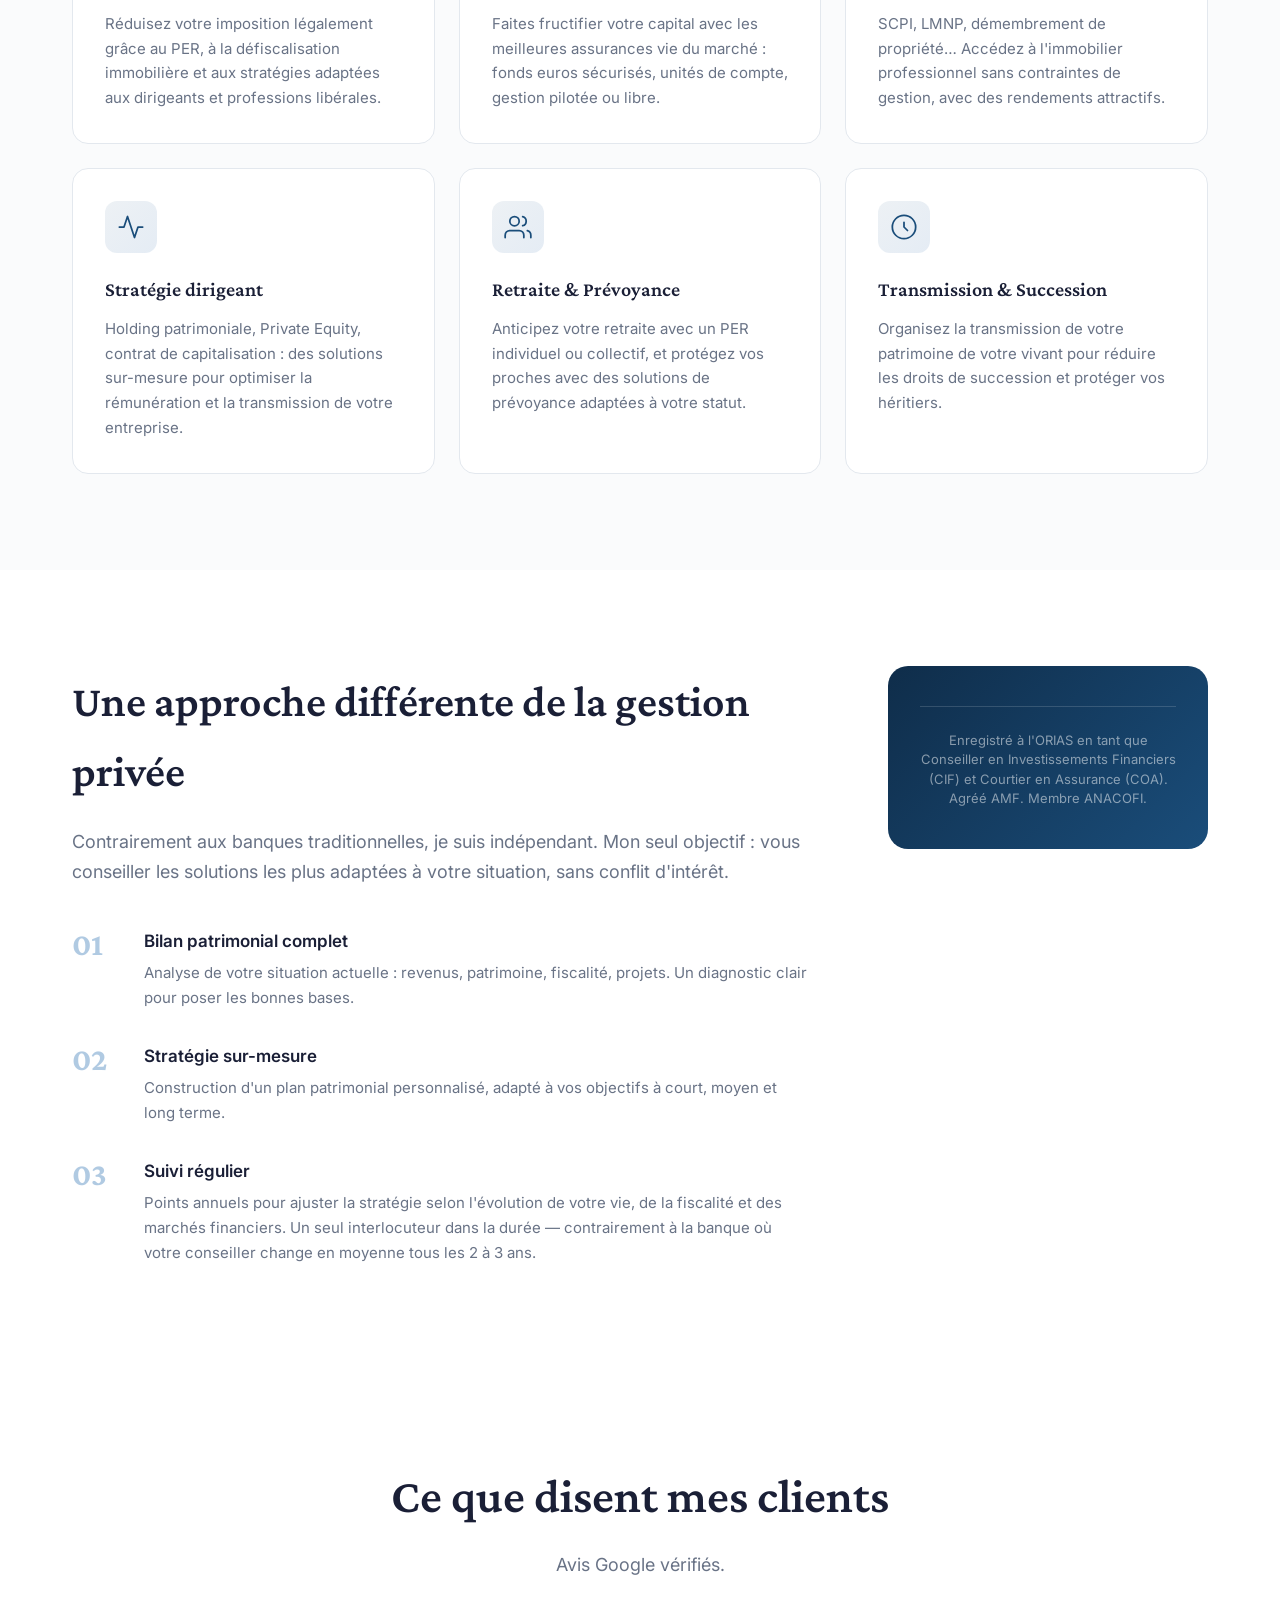
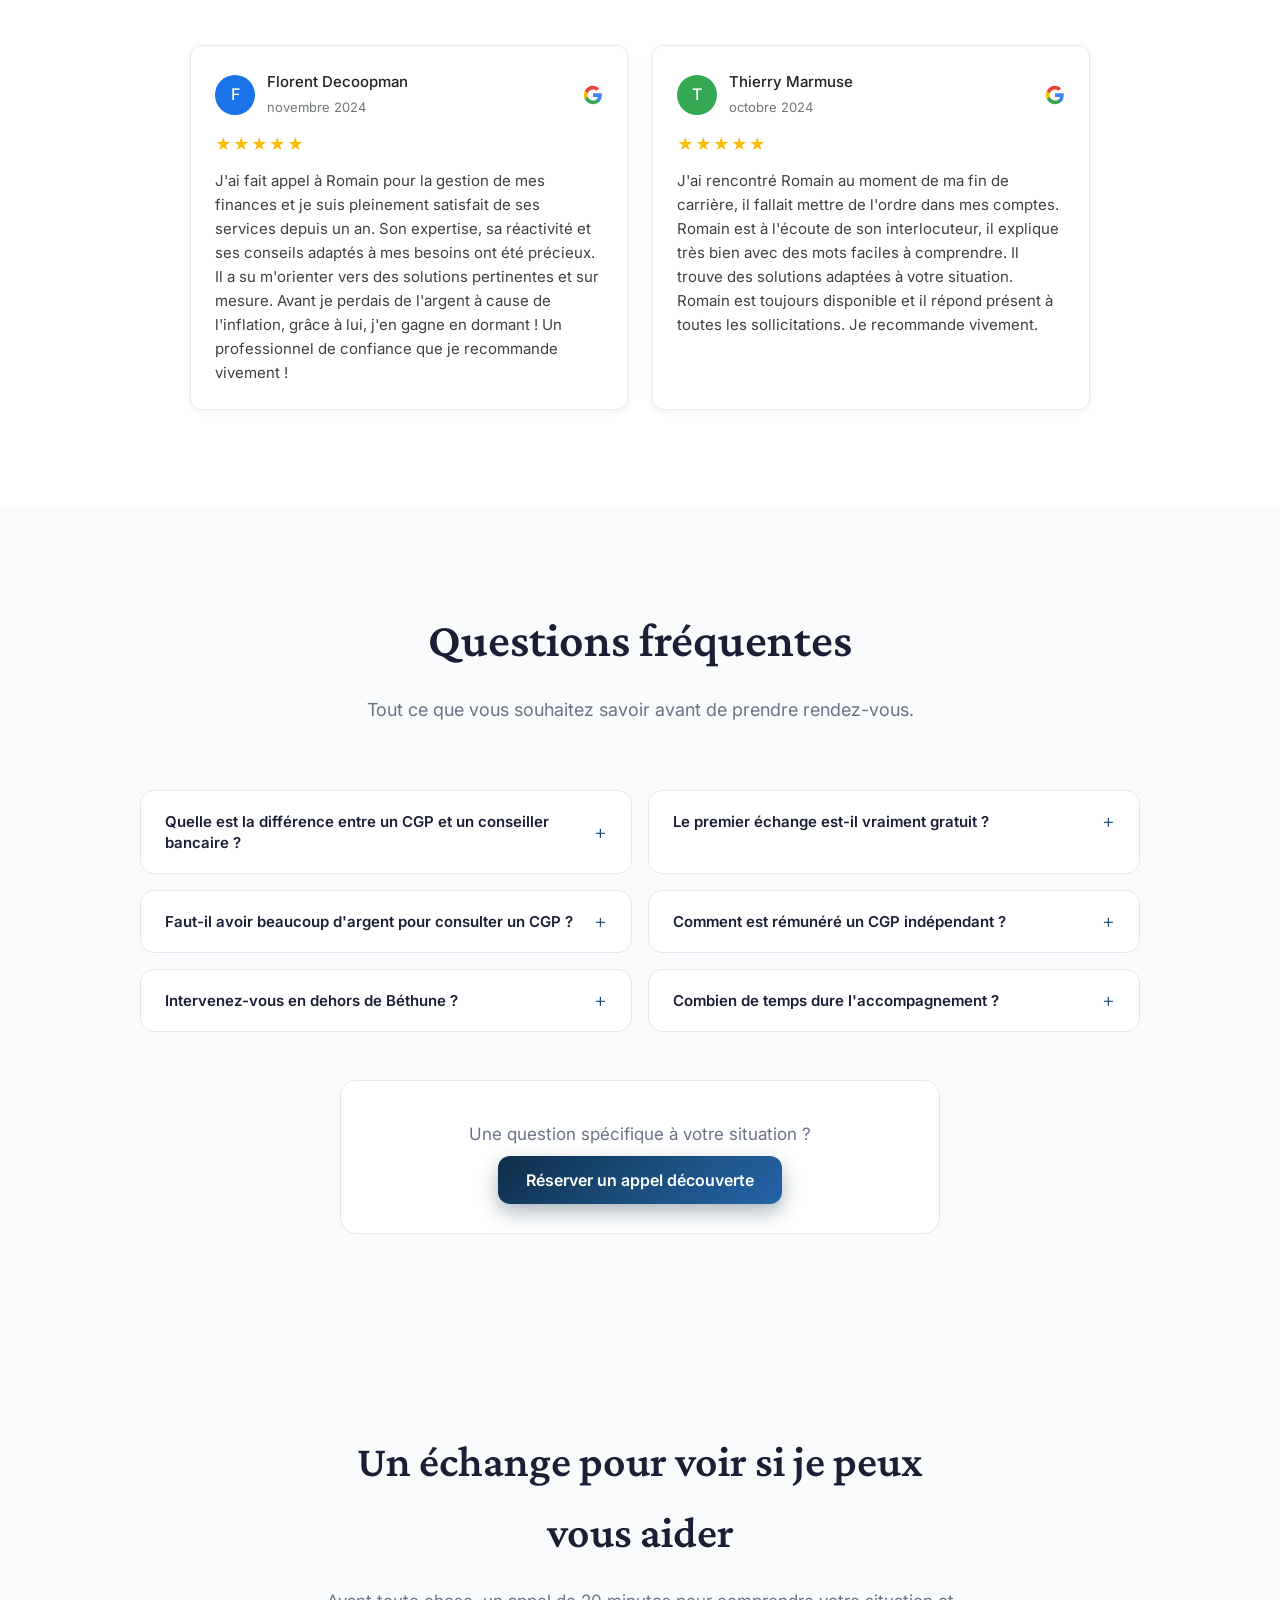
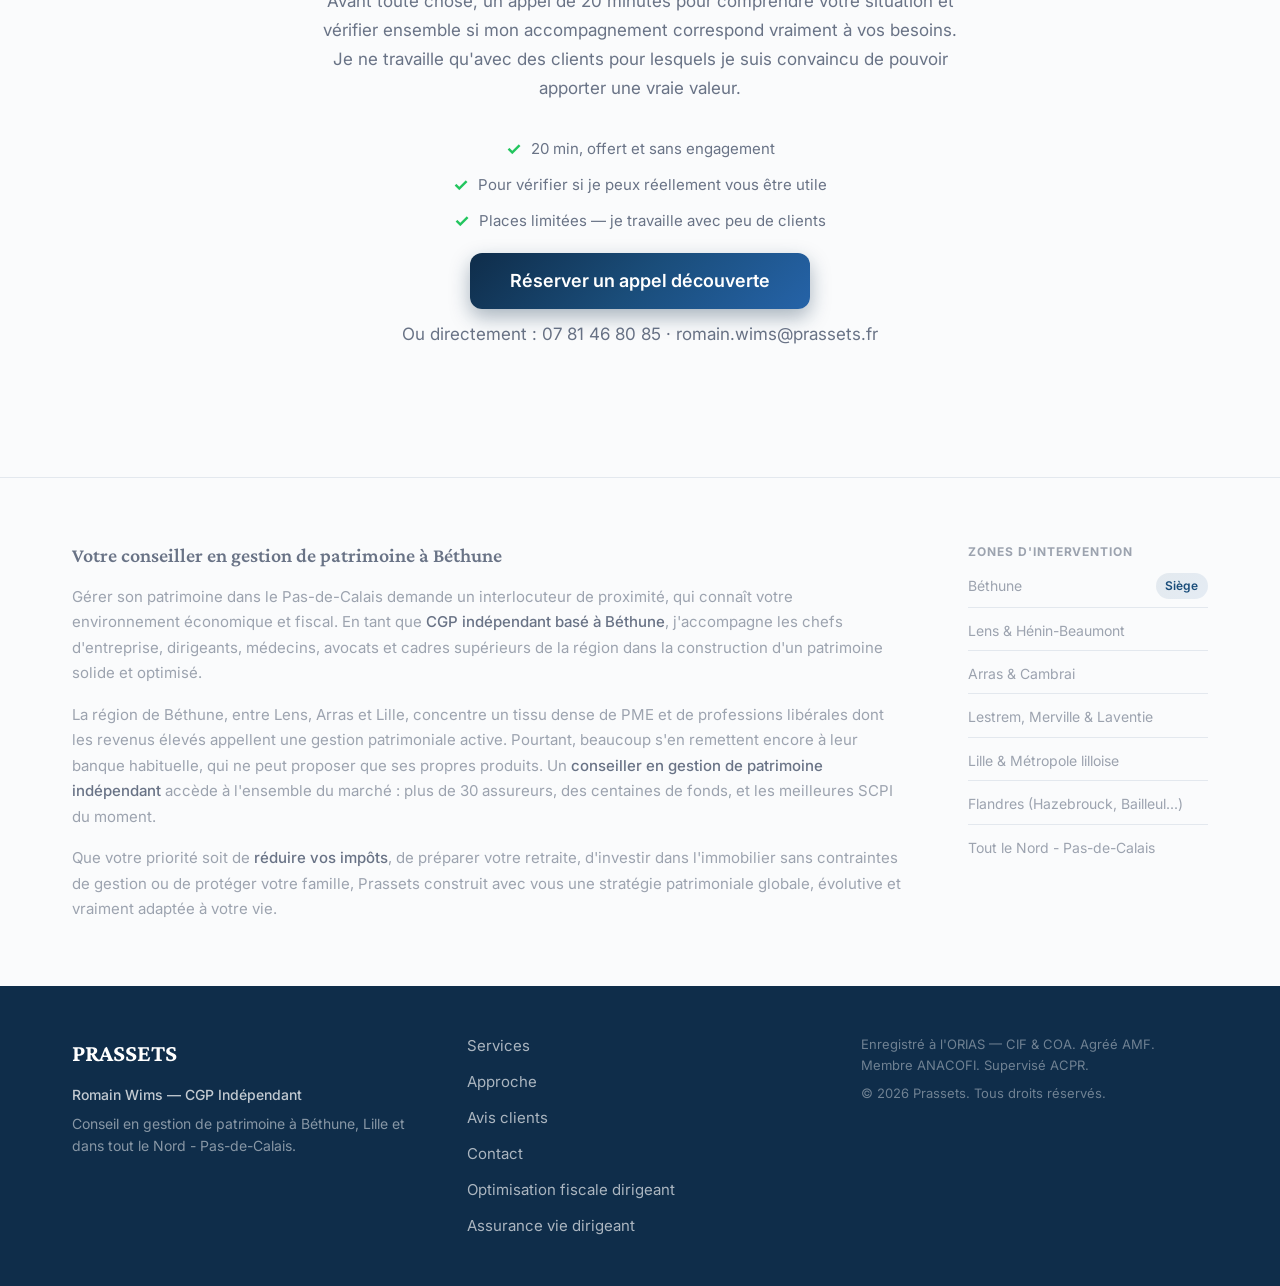
==== commit fb69bb64: "Plusieurs améliorations contenu et UX - Argument continuité relation ajouté dans étape 03 (vs consei" ====
--- a/index.html
+++ b/index.html
@@ -41,7 +41,7 @@
         "description": "Conseiller en gestion de patrimoine à Béthune, spécialisé dans l'accompagnement des dirigeants, entrepreneurs et professions libérales du Pas-de-Calais.",
         "url": "https://prassets.fr",
         "telephone": "+33781468085",
-        "email": "contact@prassets.fr",
+        "email": "romain.wims@prassets.fr",
         "employee": {"@type": "Person", "name": "Romain Wims", "jobTitle": "Conseiller en Gestion de Patrimoine"},
         "address": {
             "@type": "PostalAddress",
@@ -375,7 +375,7 @@
                             <span class="step-number">03</span>
                             <div>
                                 <h3>Suivi régulier</h3>
-                                <p>Points annuels pour ajuster la stratégie selon l'évolution de votre vie, de la fiscalité et des marchés financiers.</p>
+                                <p>Points annuels pour ajuster la stratégie selon l'évolution de votre vie, de la fiscalité et des marchés financiers. Un seul interlocuteur dans la durée — contrairement à la banque où votre conseiller change en moyenne tous les 2 à 3 ans.</p>
                             </div>
                         </div>
                     </div>
@@ -475,6 +475,7 @@
                     </summary>
                     <p class="faq-answer">La relation est pensée sur le long terme. Après un bilan patrimonial initial et la mise en place de votre stratégie, nous faisons des points réguliers (généralement annuels) pour ajuster en fonction de l'évolution de votre situation personnelle, fiscale et des marchés financiers.</p>
                 </details>
+            </div>
             <!-- CTA fin de FAQ -->
             <div class="faq-closing-cta">
                 <p>Une question spécifique à votre situation ?</p>
@@ -503,7 +504,7 @@
                 <a href="javascript:void(0)" data-calendly class="btn-primary btn-large">
                     <span>Réserver un appel découverte</span>
                 </a>
-                <p class="contact-alt">Ou directement : <a href="tel:+33781468085">07 81 46 80 85</a> &middot; <a href="mailto:contact@prassets.fr">contact@prassets.fr</a></p>
+                <p class="contact-alt">Ou directement : <a href="tel:+33781468085">07 81 46 80 85</a> &middot; <a href="mailto:romain.wims@prassets.fr">romain.wims@prassets.fr</a></p>
             </div>
         </div>
     </section>
--- a/assets/css/style.css
+++ b/assets/css/style.css
@@ -1059,6 +1059,36 @@
             font-weight: 500;
         }
 
+        .approche-aside-card {
+            background: rgba(255, 255, 255, 0.07);
+            border: 1px solid rgba(255, 255, 255, 0.12);
+            border-radius: 14px;
+            padding: 1.25rem 1.5rem;
+            display: flex;
+            flex-direction: column;
+            gap: 0.75rem;
+        }
+
+        .aside-card-icon {
+            color: rgba(255, 255, 255, 0.5);
+        }
+
+        .approche-aside-card p {
+            font-size: 0.9375rem;
+            color: rgba(255, 255, 255, 0.85);
+            line-height: 1.6;
+            font-style: italic;
+            margin: 0;
+        }
+
+        .aside-card-response {
+            font-style: normal !important;
+            color: white !important;
+            font-weight: 500;
+            padding-top: 0.75rem;
+            border-top: 1px solid rgba(255, 255, 255, 0.12);
+        }
+
         .approche-aside-note {
             font-size: 0.8125rem;
             color: rgba(255, 255, 255, 0.5);
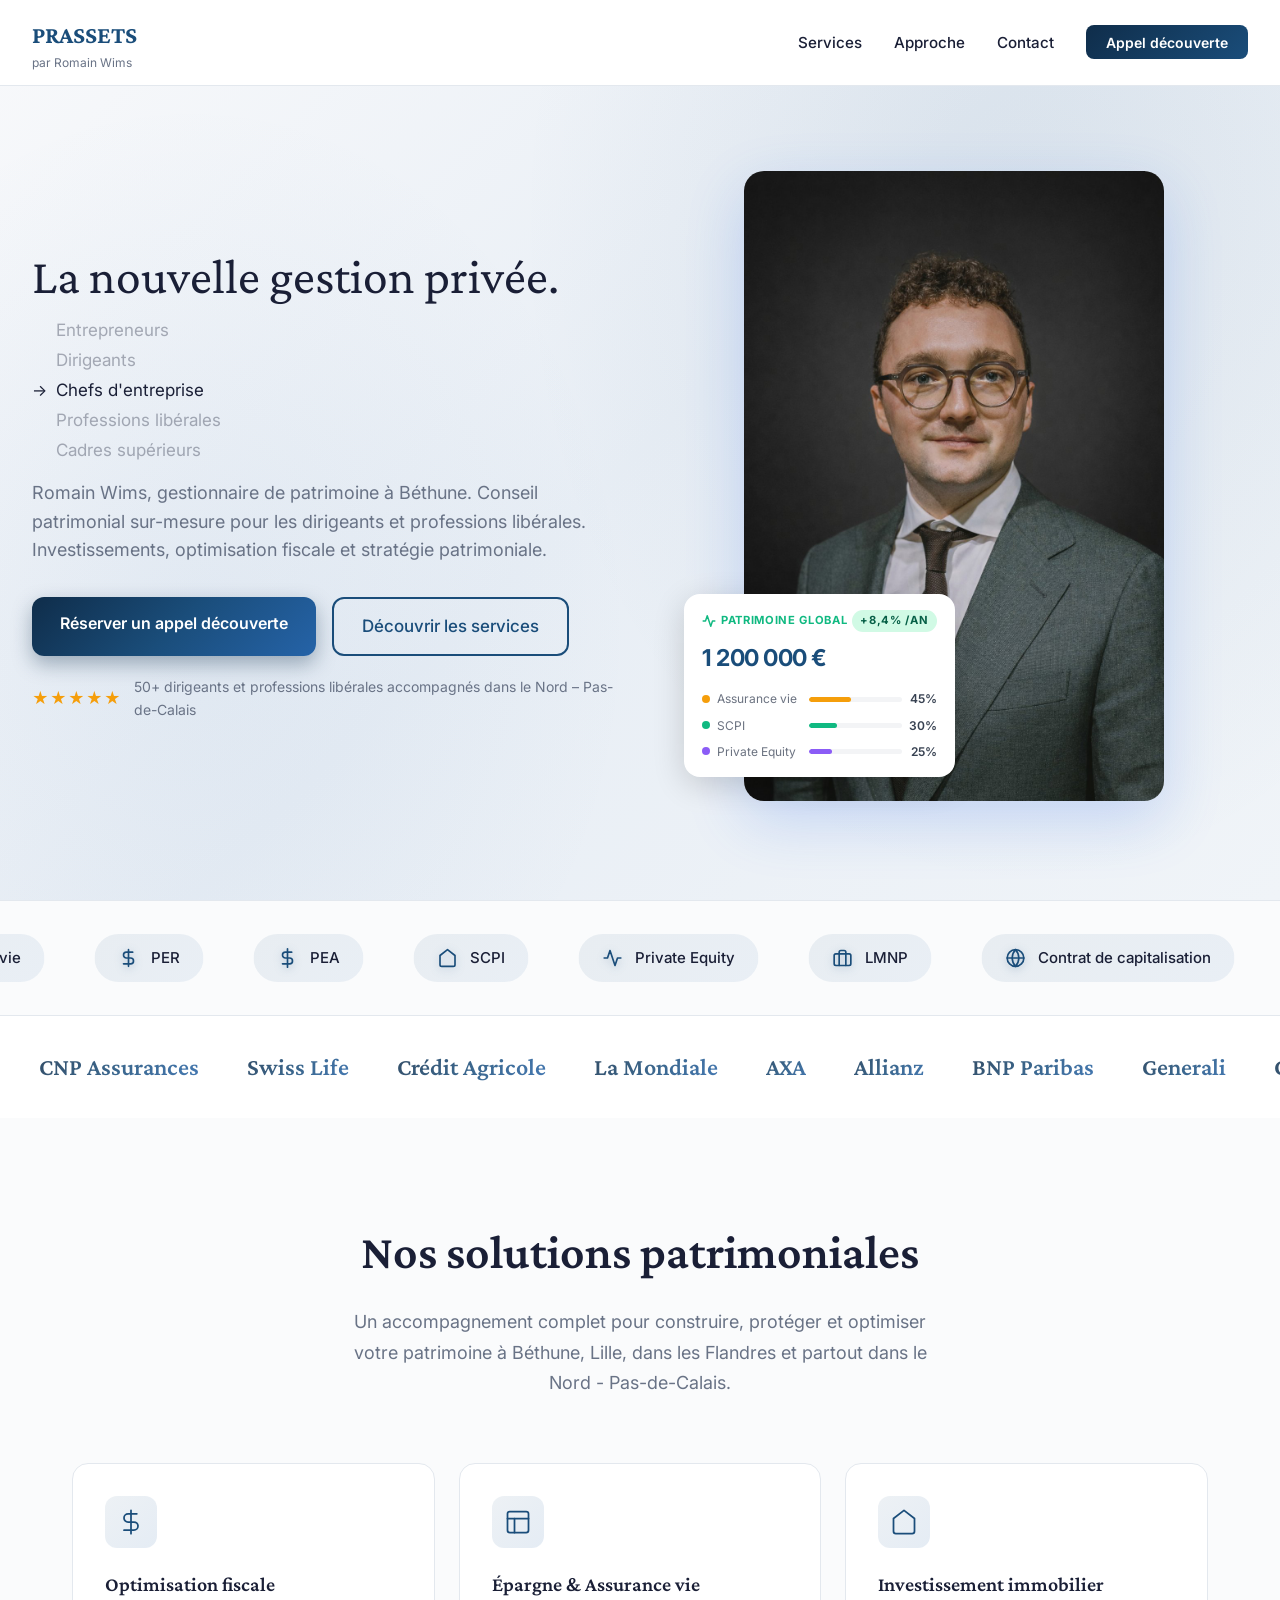
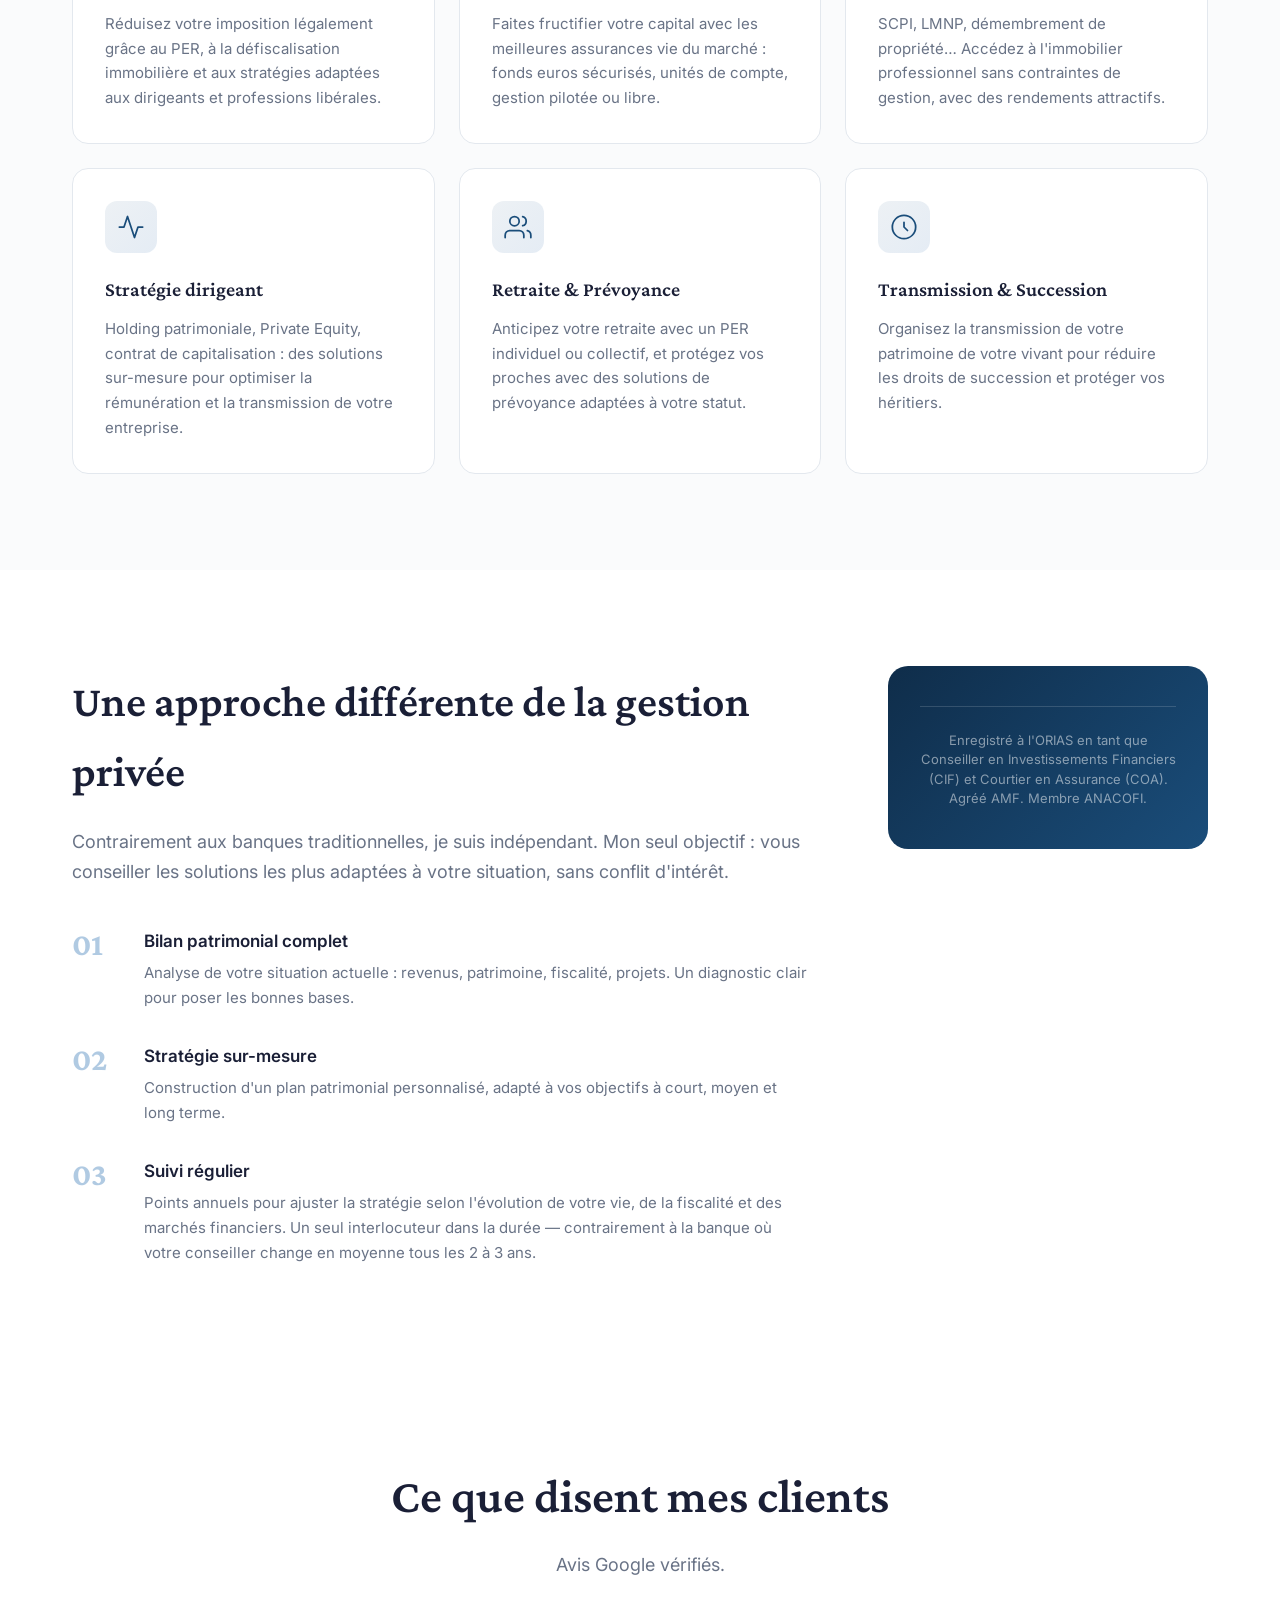
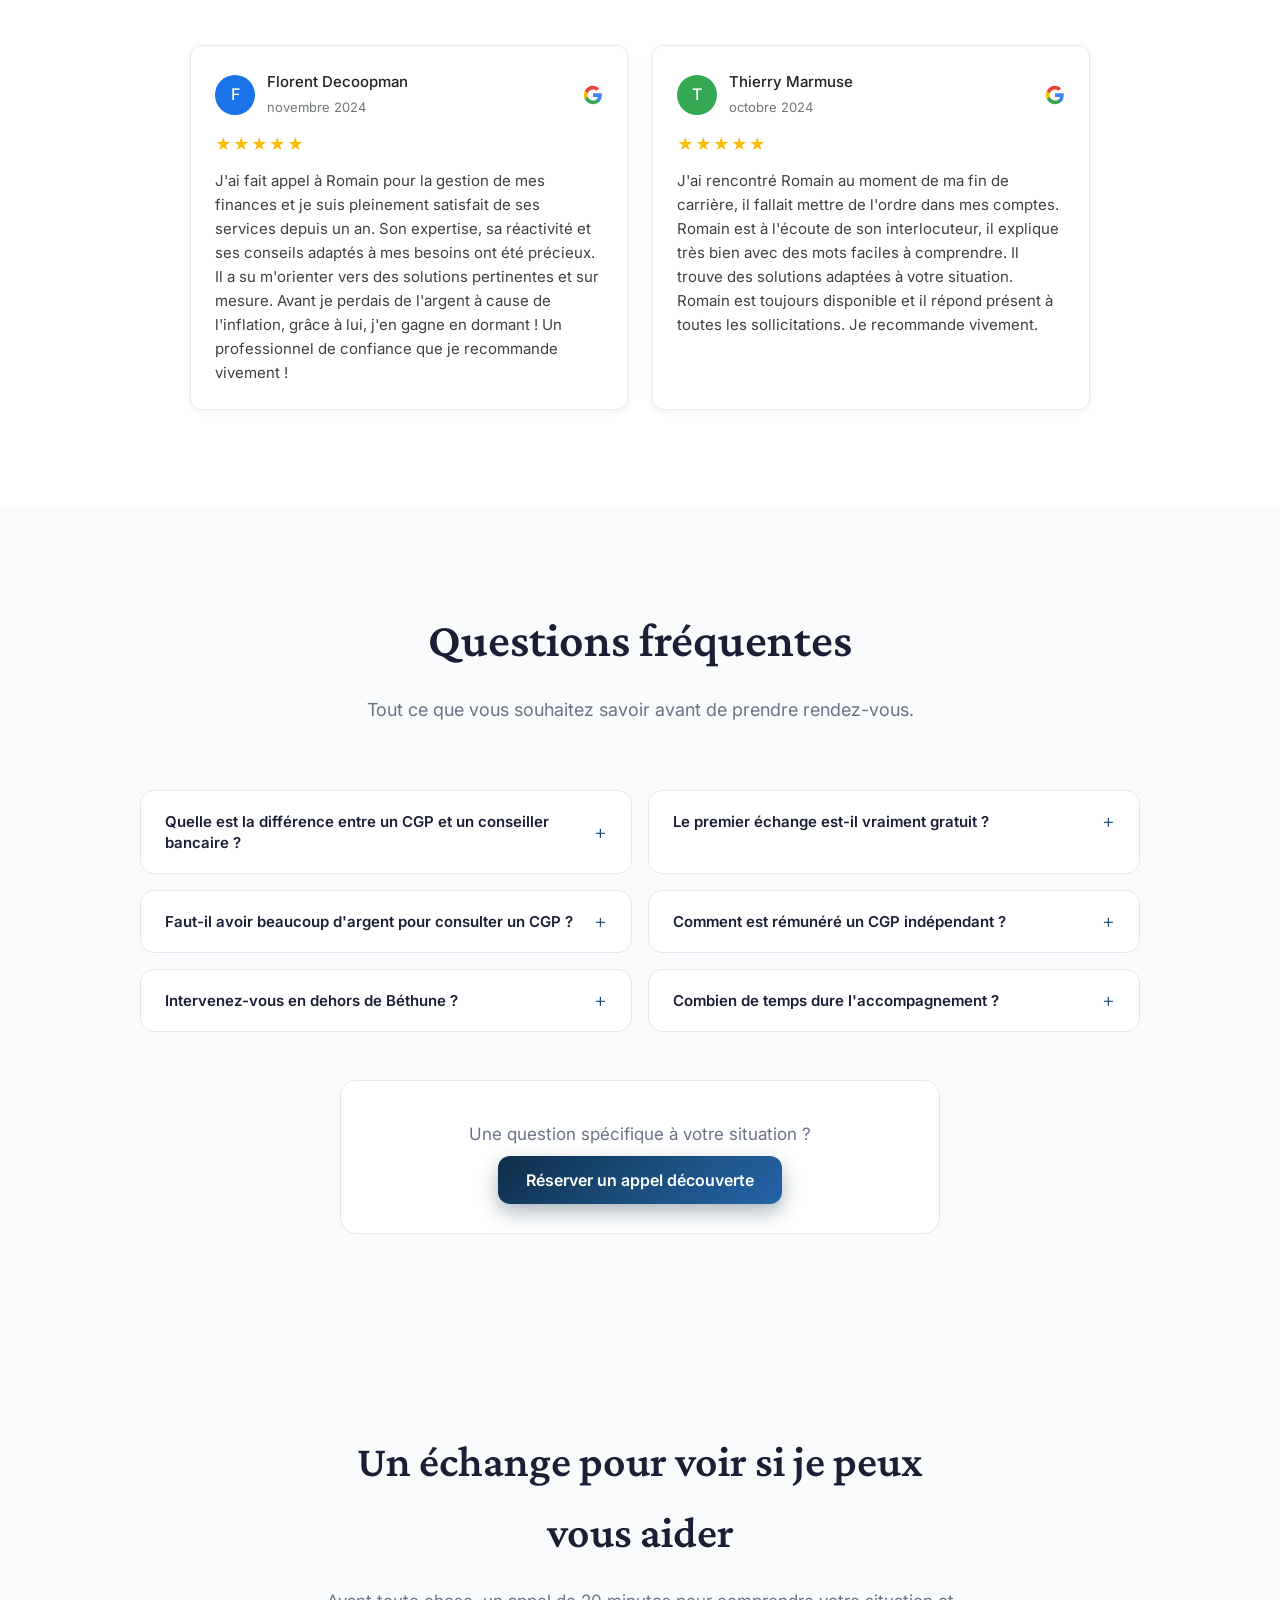
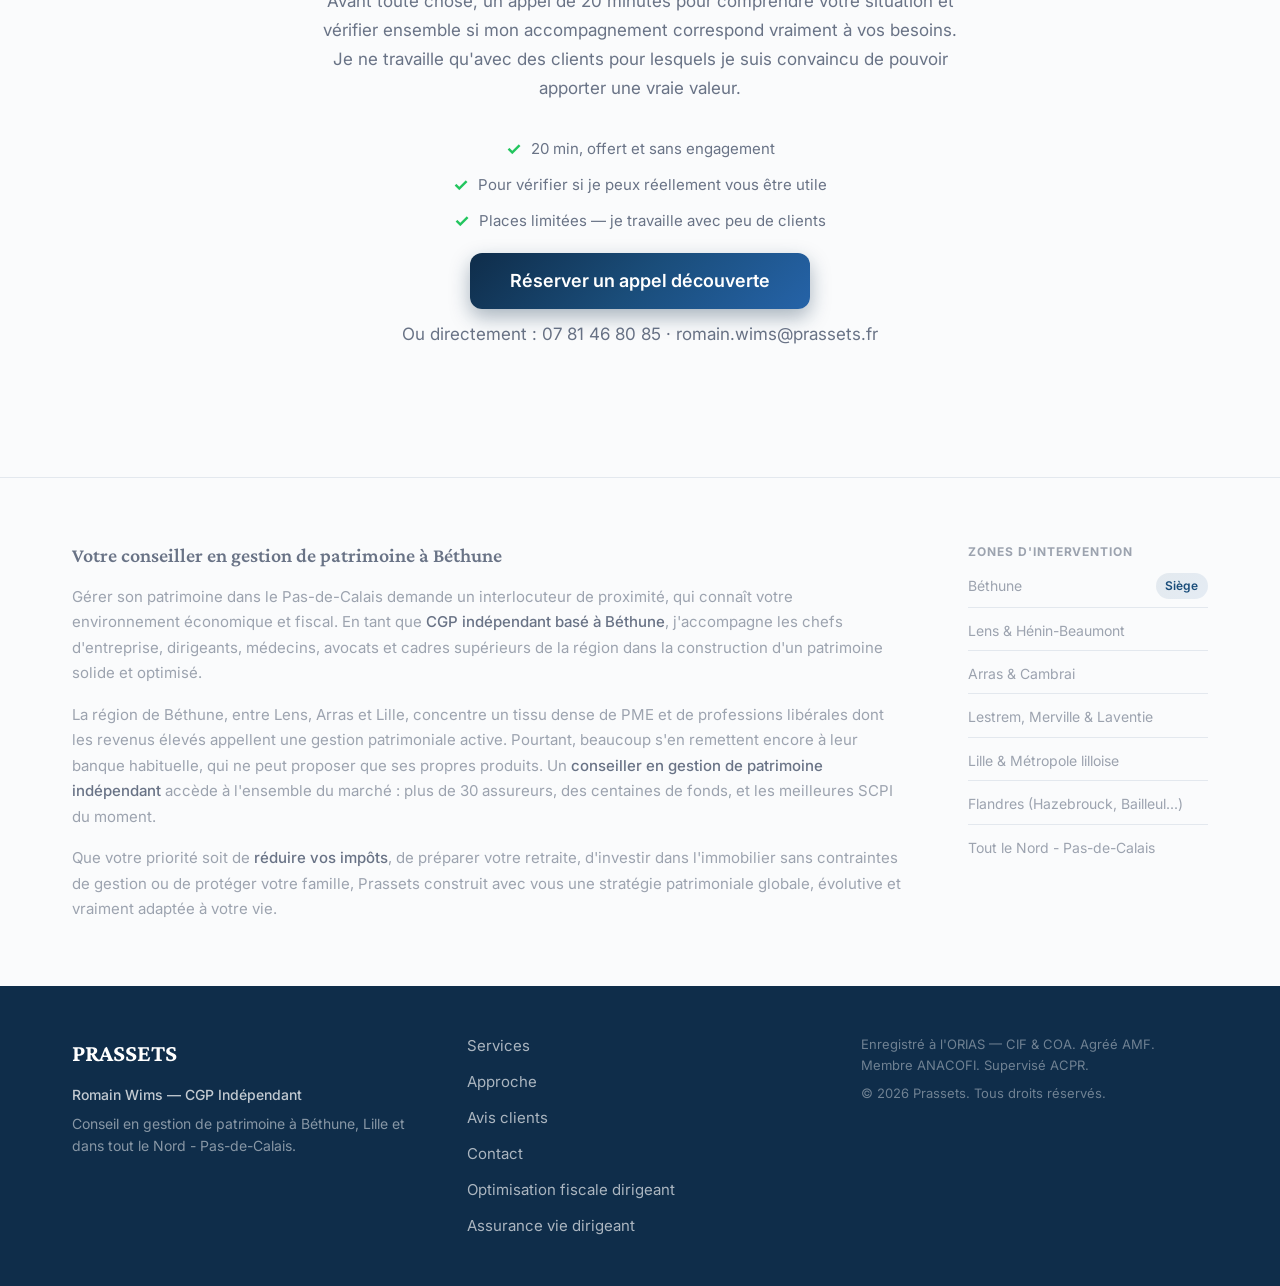
==== commit 7b28bdc5: "Ajout balise Google Search Console" ====
--- a/index.html
+++ b/index.html
@@ -10,6 +10,7 @@
     <meta name="keywords" content="Romain Wims, Romain Wims CGP, Romain Wims Béthune, Romain Wims gestionnaire patrimoine, gestionnaire de patrimoine Béthune, conseiller gestion patrimoine Béthune, CGP Béthune, optimisation fiscale Pas-de-Calais, assurance vie Béthune, PER Béthune, SCPI Béthune, conseil patrimonial dirigeants, CGP Lille, gestionnaire patrimoine Nord, conseiller patrimoine Flandres, CGP Lestrem, CGP Merville, CGP Hazebrouck">
     <meta name="author" content="Romain Wims">
     <meta name="robots" content="index, follow">
+    <meta name="google-site-verification" content="B6h7eiaBriNIOLVGotx9DoVA6IBM_dxXd11YqF4w_nk" />
     <link rel="canonical" href="https://prassets.fr/">
 
     <!-- Open Graph (partage réseaux sociaux) -->
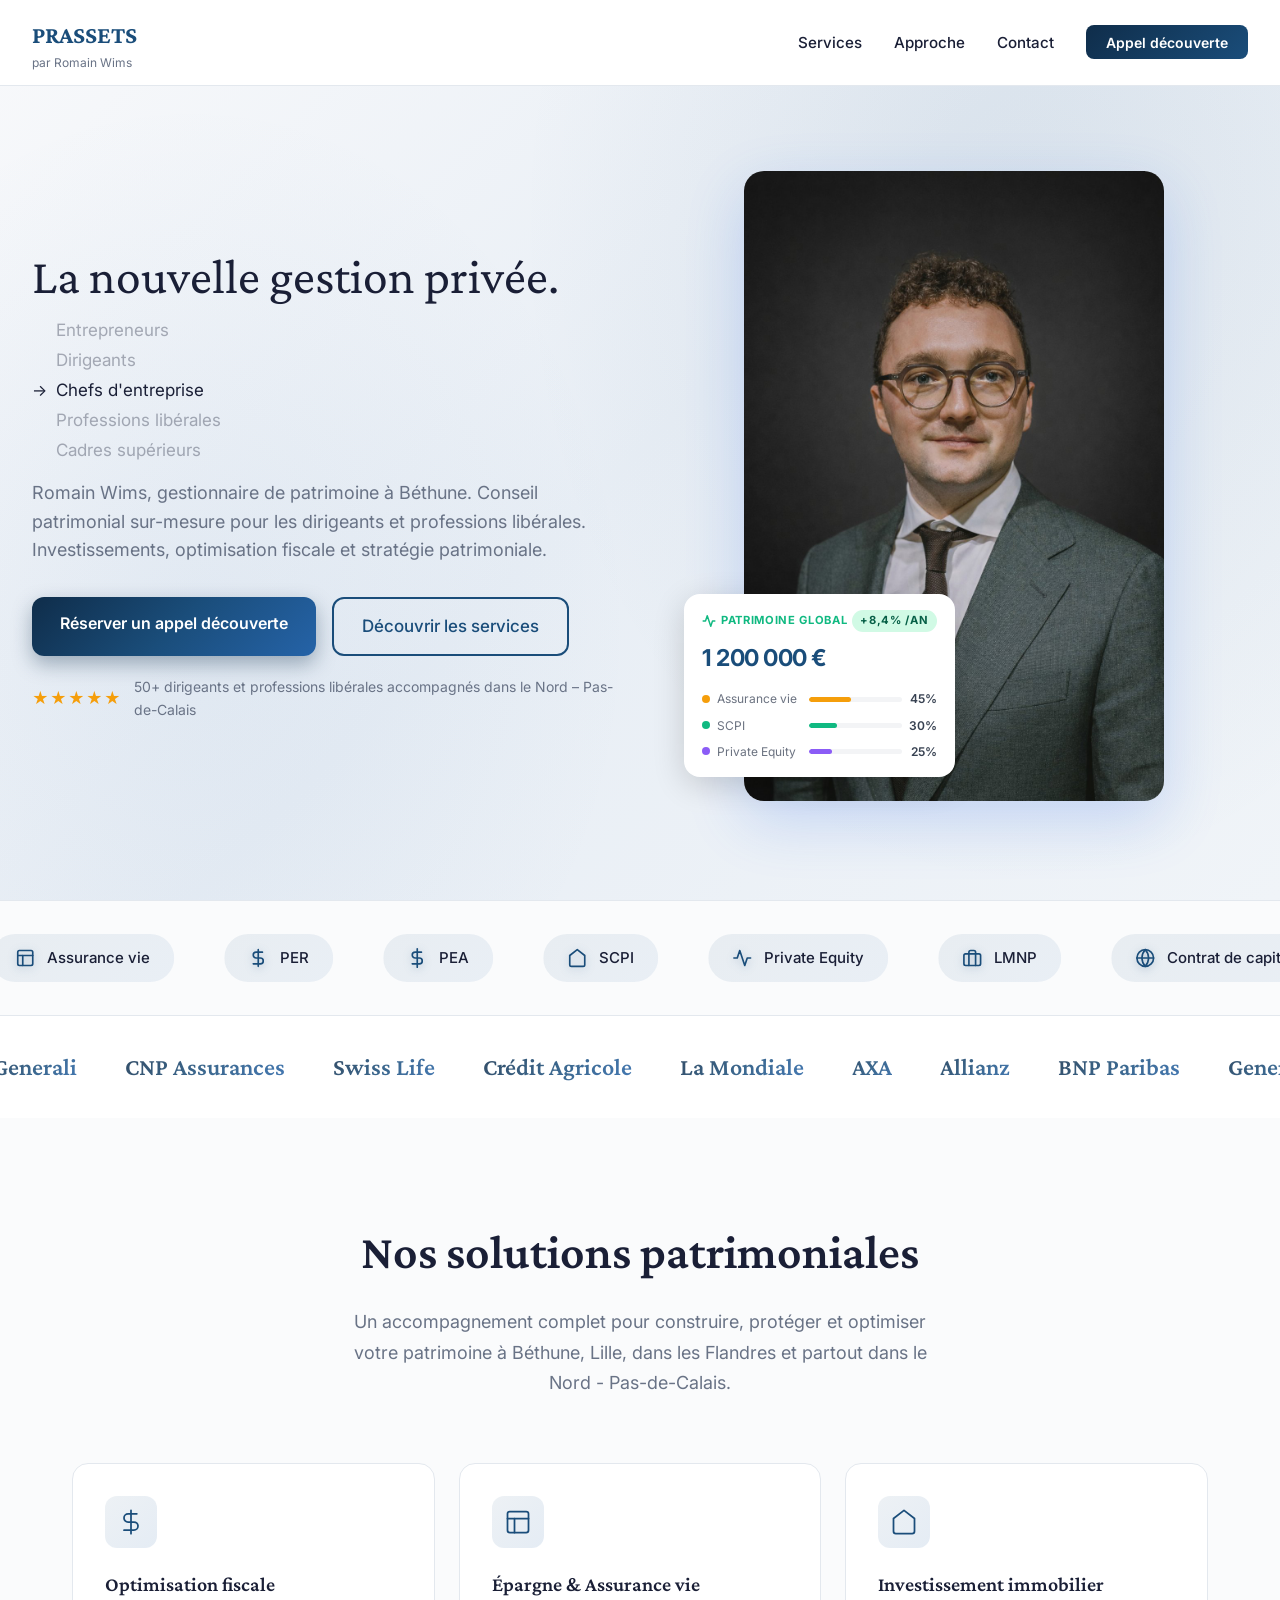
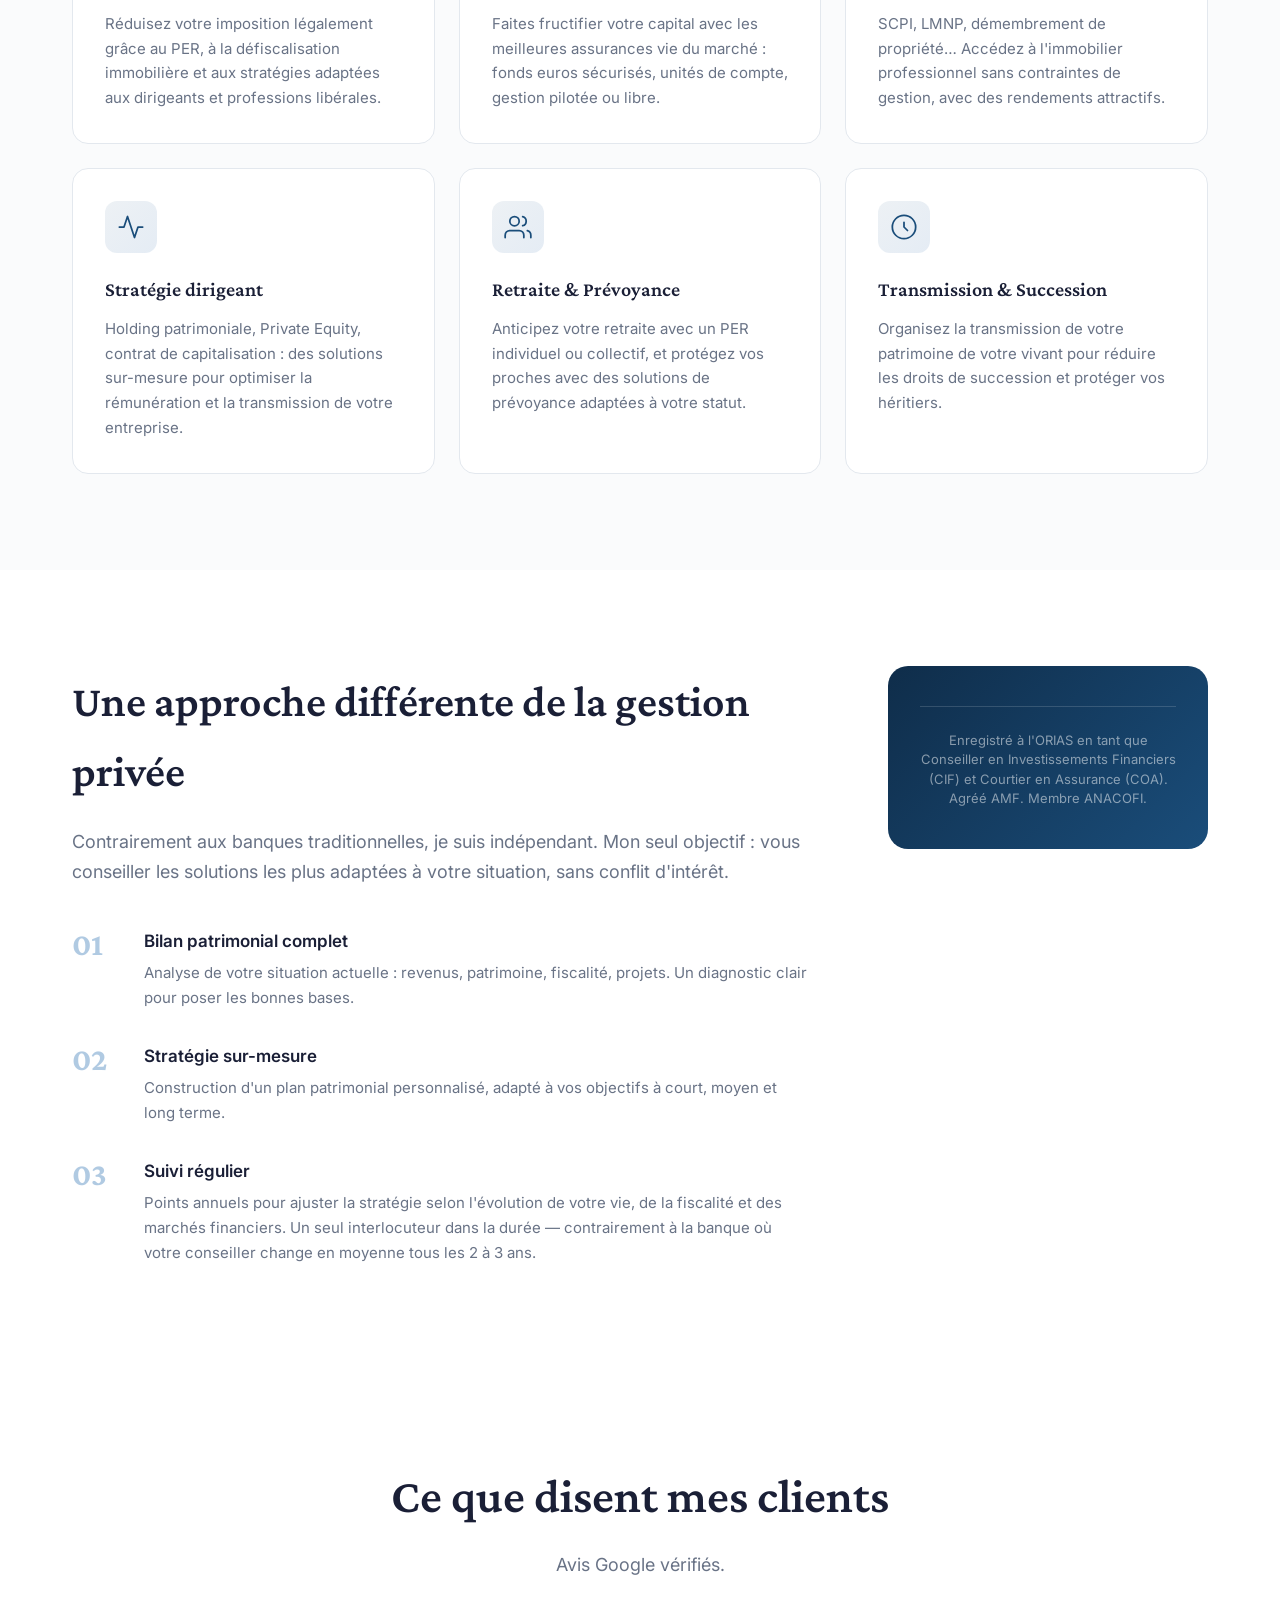
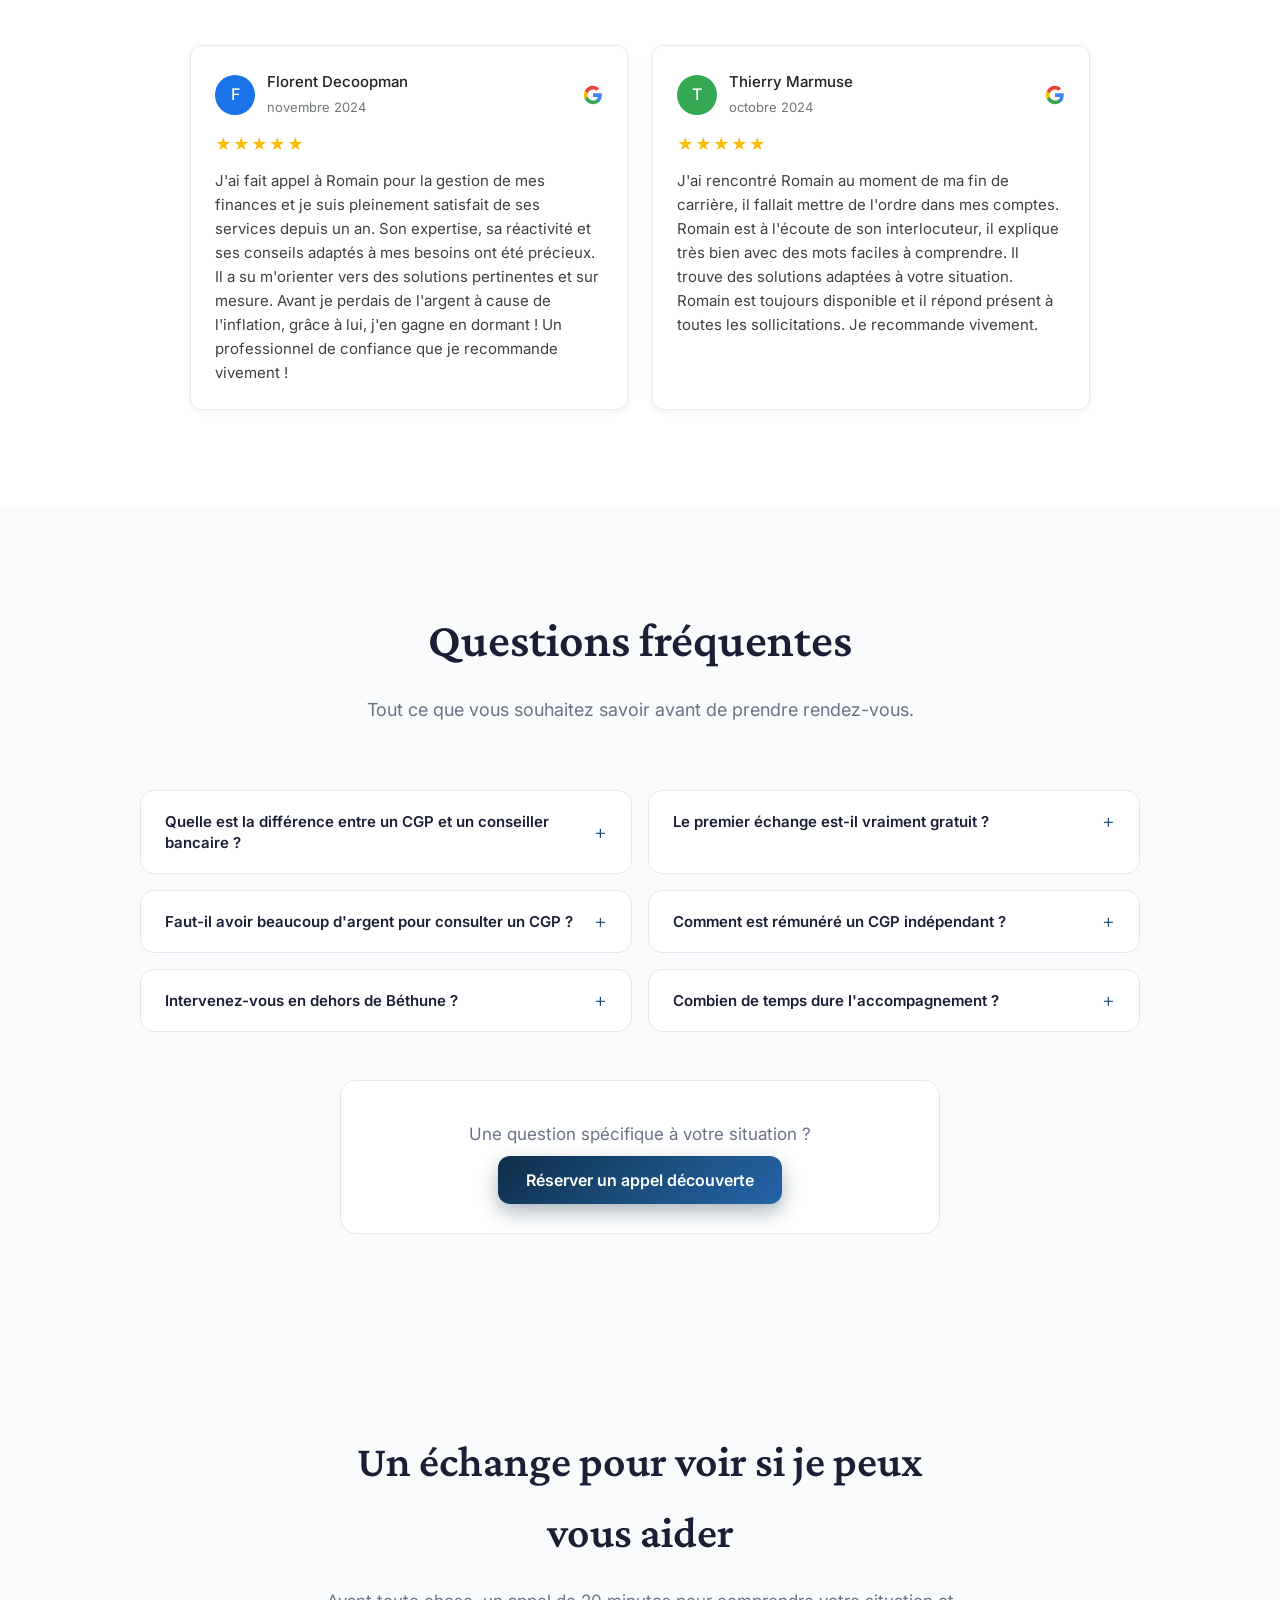
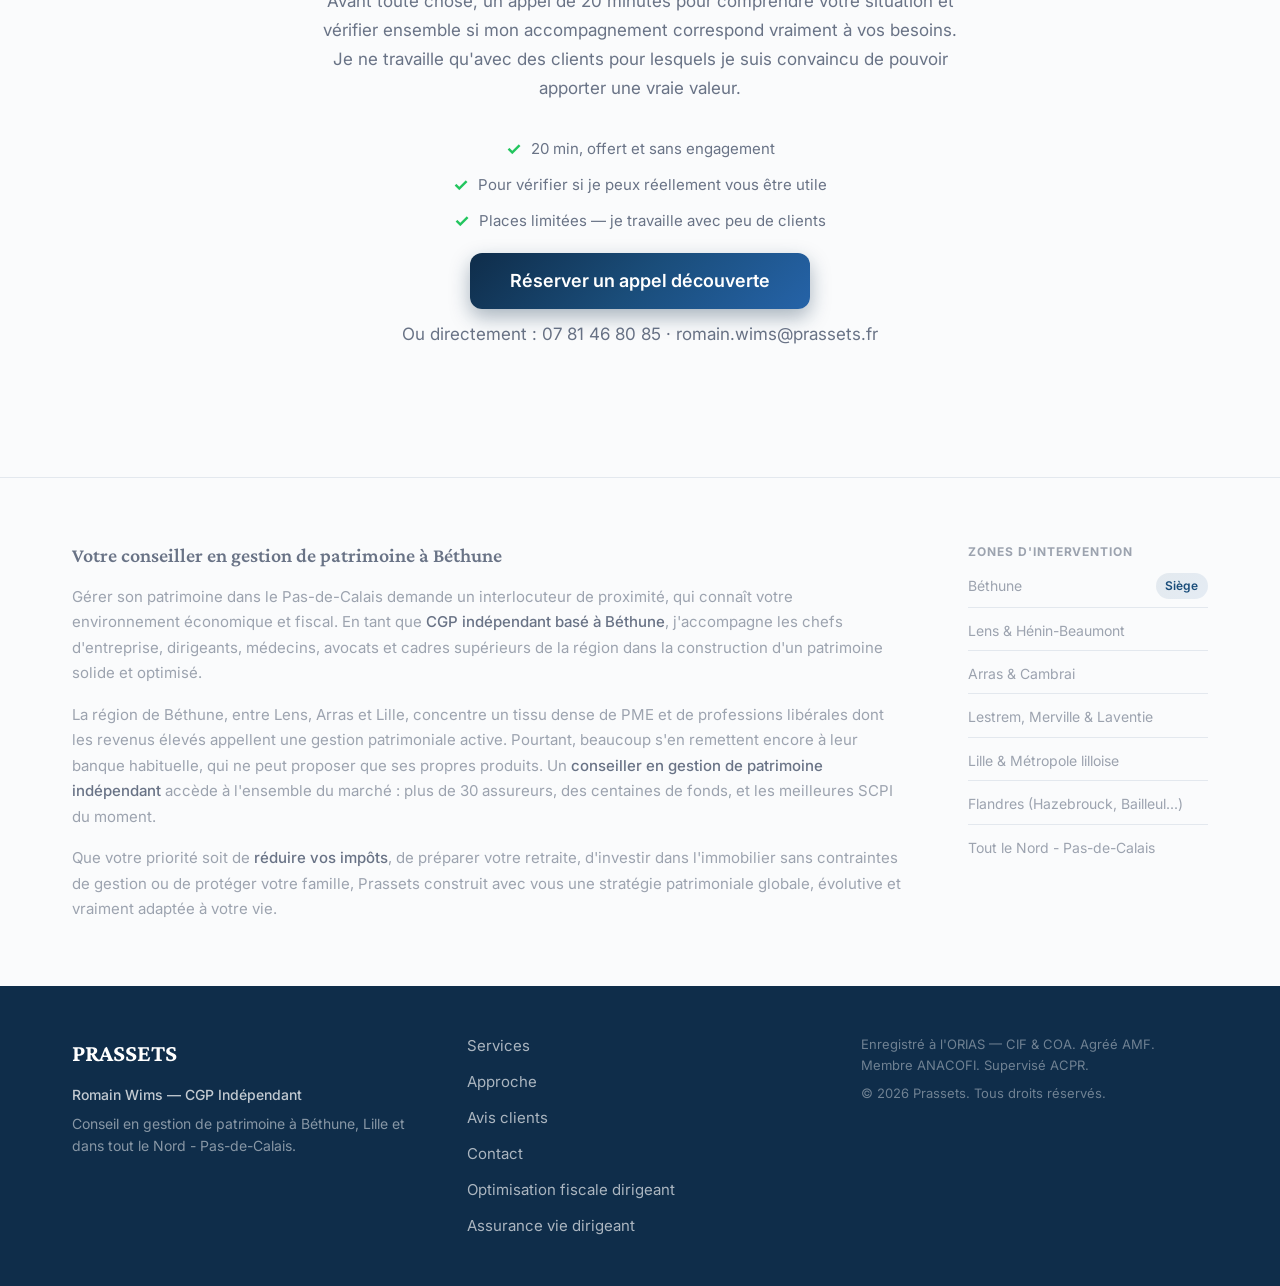
==== commit 3e3f25f8: "Optimisations performance : IntersectionObserver, CSS mort supprimé, fetchpriority hero" ====
--- a/index.html
+++ b/index.html
@@ -210,7 +210,7 @@
 
             <!-- Colonne Droite : Photo -->
             <div class="hero-image">
-                <img src="assets/images/romain-photo.png" alt="Romain Wims — Conseiller en Gestion de Patrimoine indépendant à Béthune">
+                <img src="assets/images/romain-photo.png" alt="Romain Wims — Conseiller en Gestion de Patrimoine indépendant à Béthune" fetchpriority="high" decoding="async">
                 <!-- Widget flottant -->
                 <div class="hero-widget">
                     <div class="hero-widget-header">
@@ -564,7 +564,7 @@
     </footer>
 
     <!-- JavaScript externe -->
-    <script src="assets/js/script.js"></script>
+    <script src="assets/js/script.js" defer></script>
 
 </body>
 </html>
--- a/assets/css/style.css
+++ b/assets/css/style.css
@@ -1039,56 +1039,6 @@
             gap: 2rem;
         }
 
-        .approche-stat {
-            text-align: center;
-        }
-
-        .stat-number {
-            display: block;
-            font-family: var(--font-display);
-            font-size: 2.5rem;
-            font-weight: 700;
-            color: white;
-            line-height: 1;
-            margin-bottom: 0.3rem;
-        }
-
-        .stat-label {
-            font-size: 0.875rem;
-            color: rgba(255, 255, 255, 0.65);
-            font-weight: 500;
-        }
-
-        .approche-aside-card {
-            background: rgba(255, 255, 255, 0.07);
-            border: 1px solid rgba(255, 255, 255, 0.12);
-            border-radius: 14px;
-            padding: 1.25rem 1.5rem;
-            display: flex;
-            flex-direction: column;
-            gap: 0.75rem;
-        }
-
-        .aside-card-icon {
-            color: rgba(255, 255, 255, 0.5);
-        }
-
-        .approche-aside-card p {
-            font-size: 0.9375rem;
-            color: rgba(255, 255, 255, 0.85);
-            line-height: 1.6;
-            font-style: italic;
-            margin: 0;
-        }
-
-        .aside-card-response {
-            font-style: normal !important;
-            color: white !important;
-            font-weight: 500;
-            padding-top: 0.75rem;
-            border-top: 1px solid rgba(255, 255, 255, 0.12);
-        }
-
         .approche-aside-note {
             font-size: 0.8125rem;
             color: rgba(255, 255, 255, 0.5);
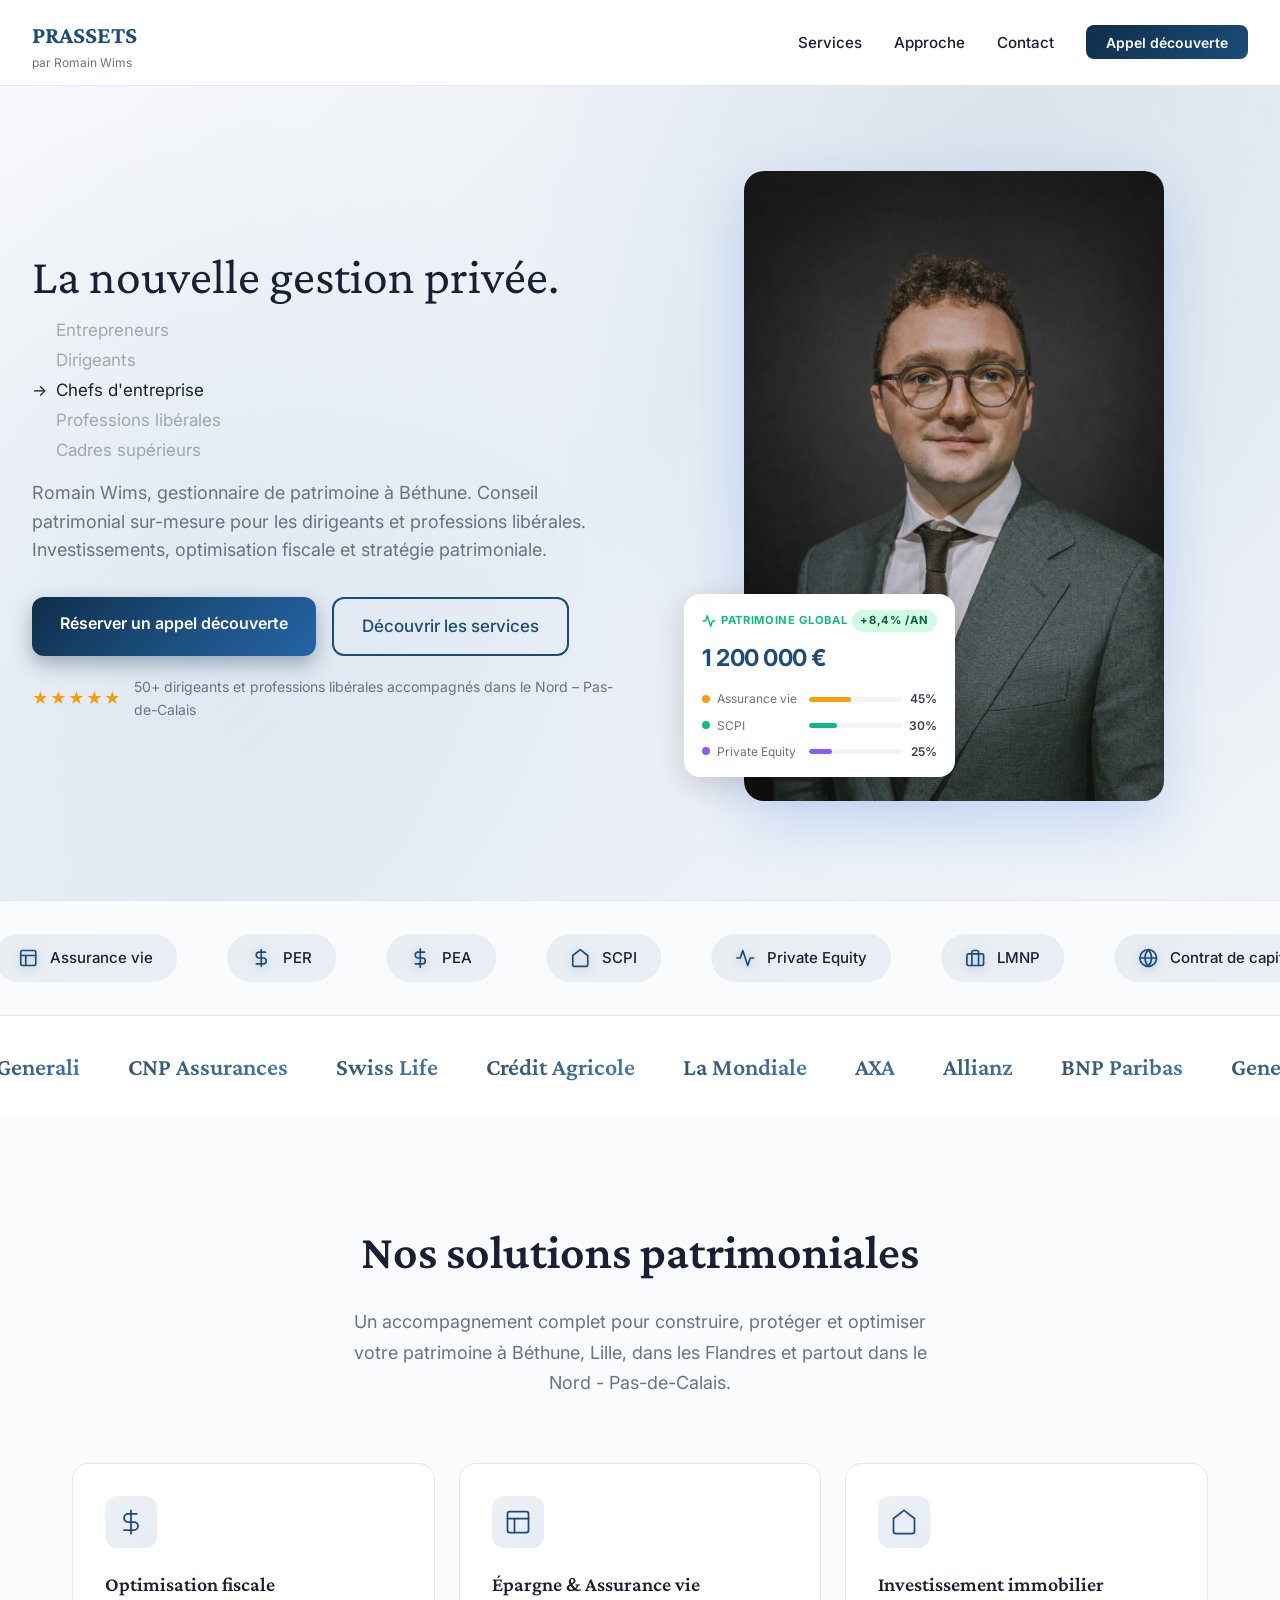
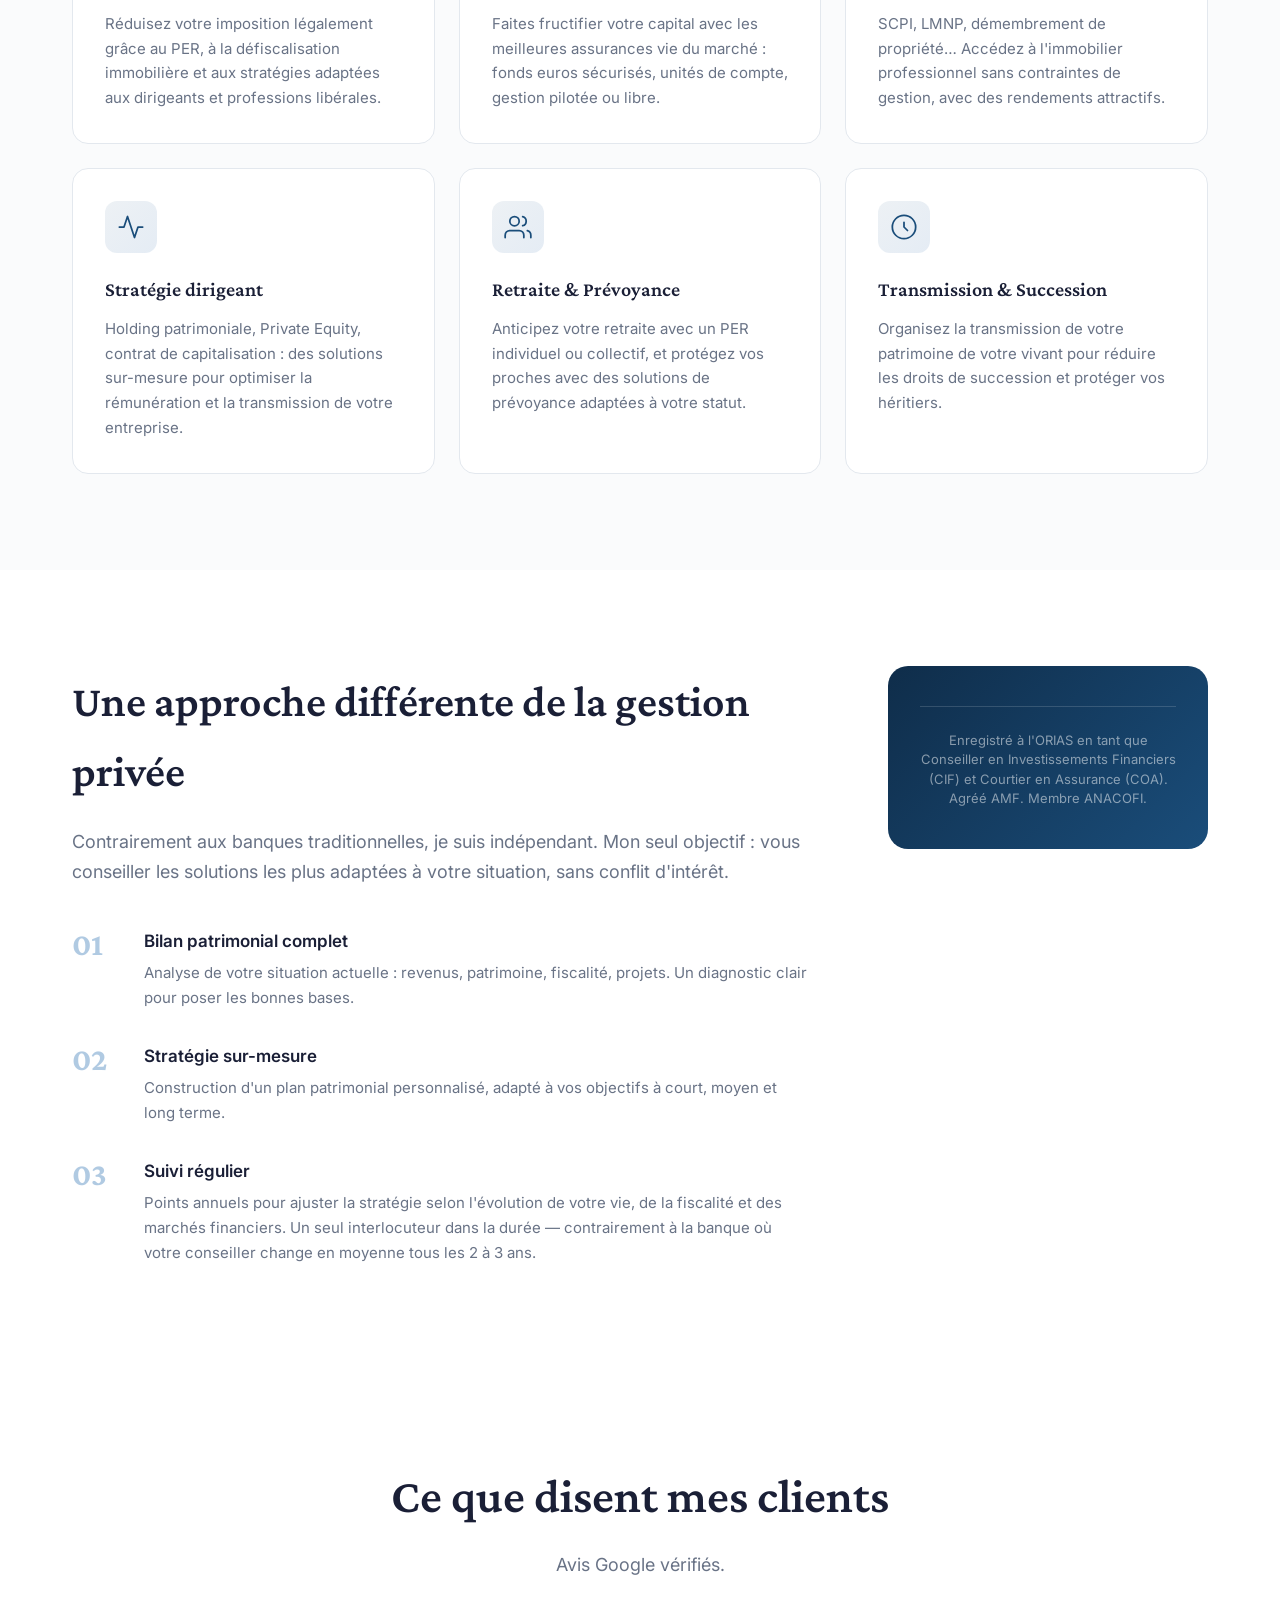
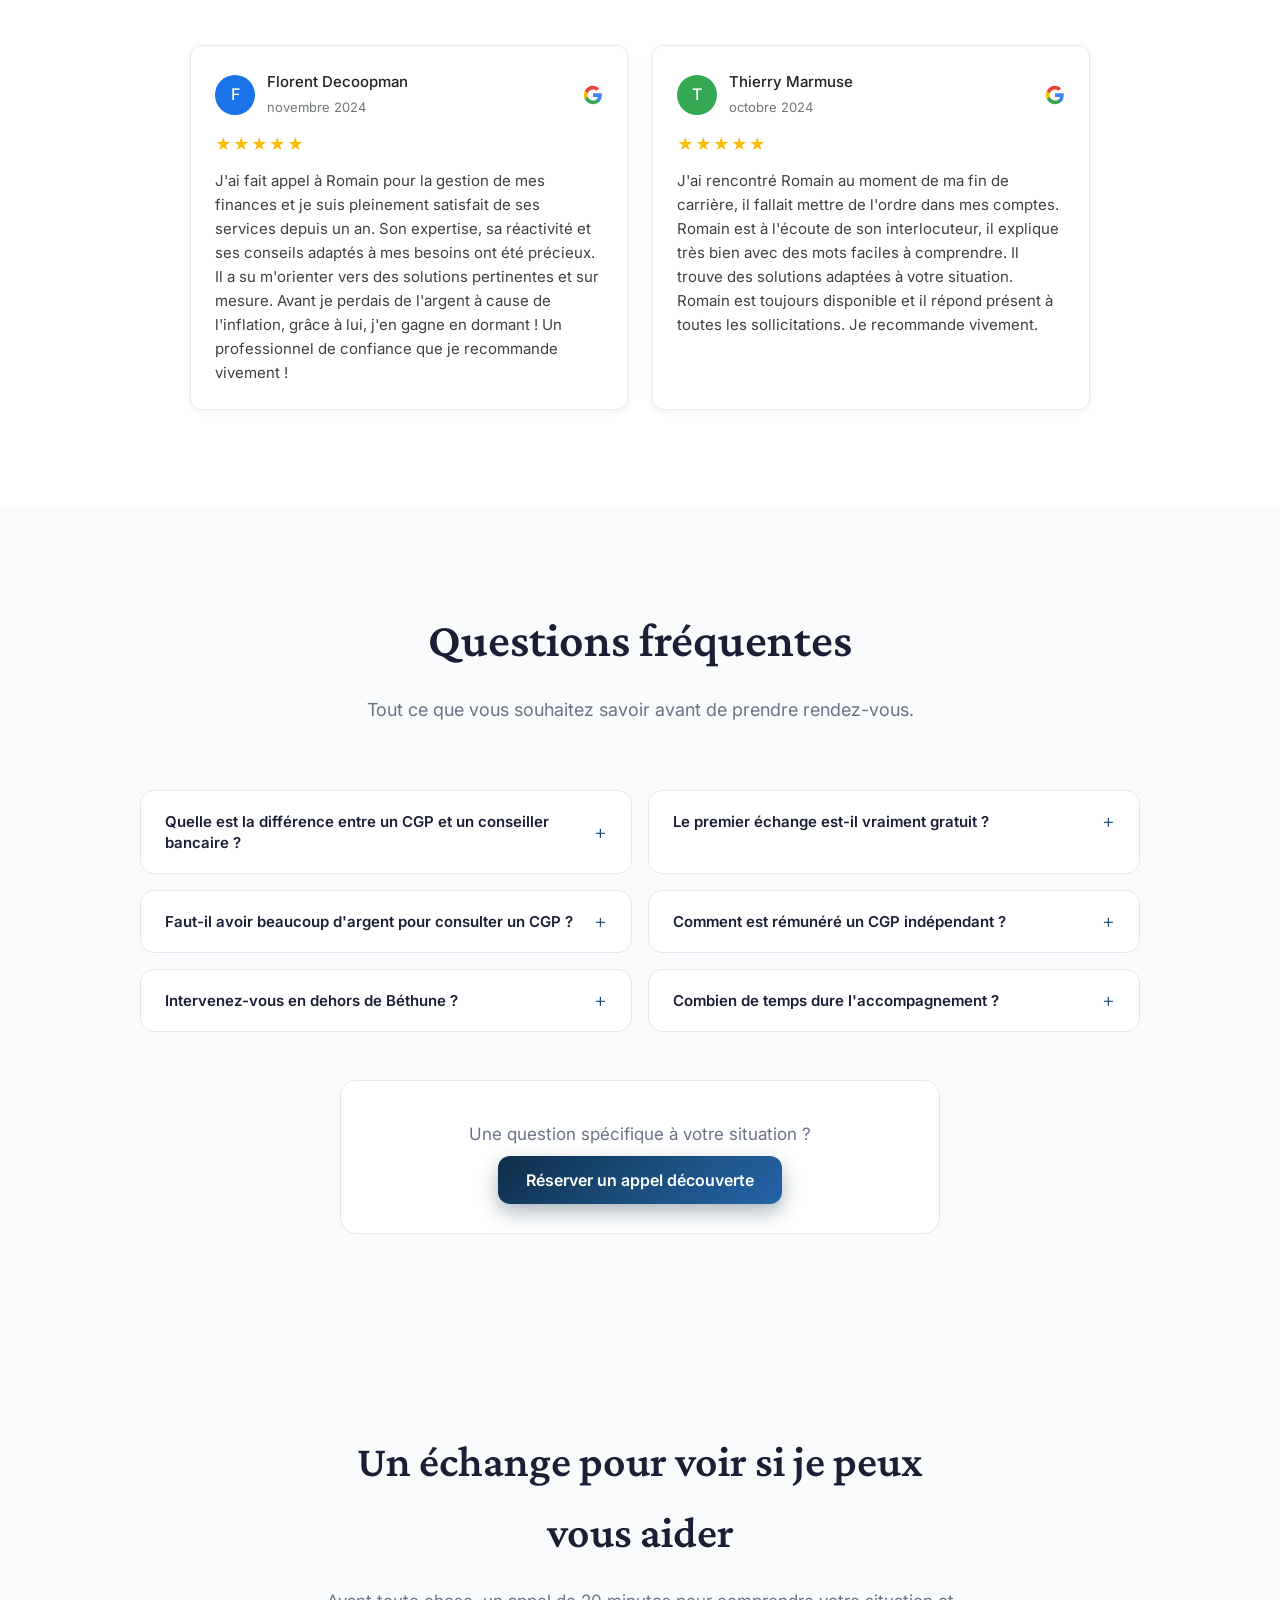
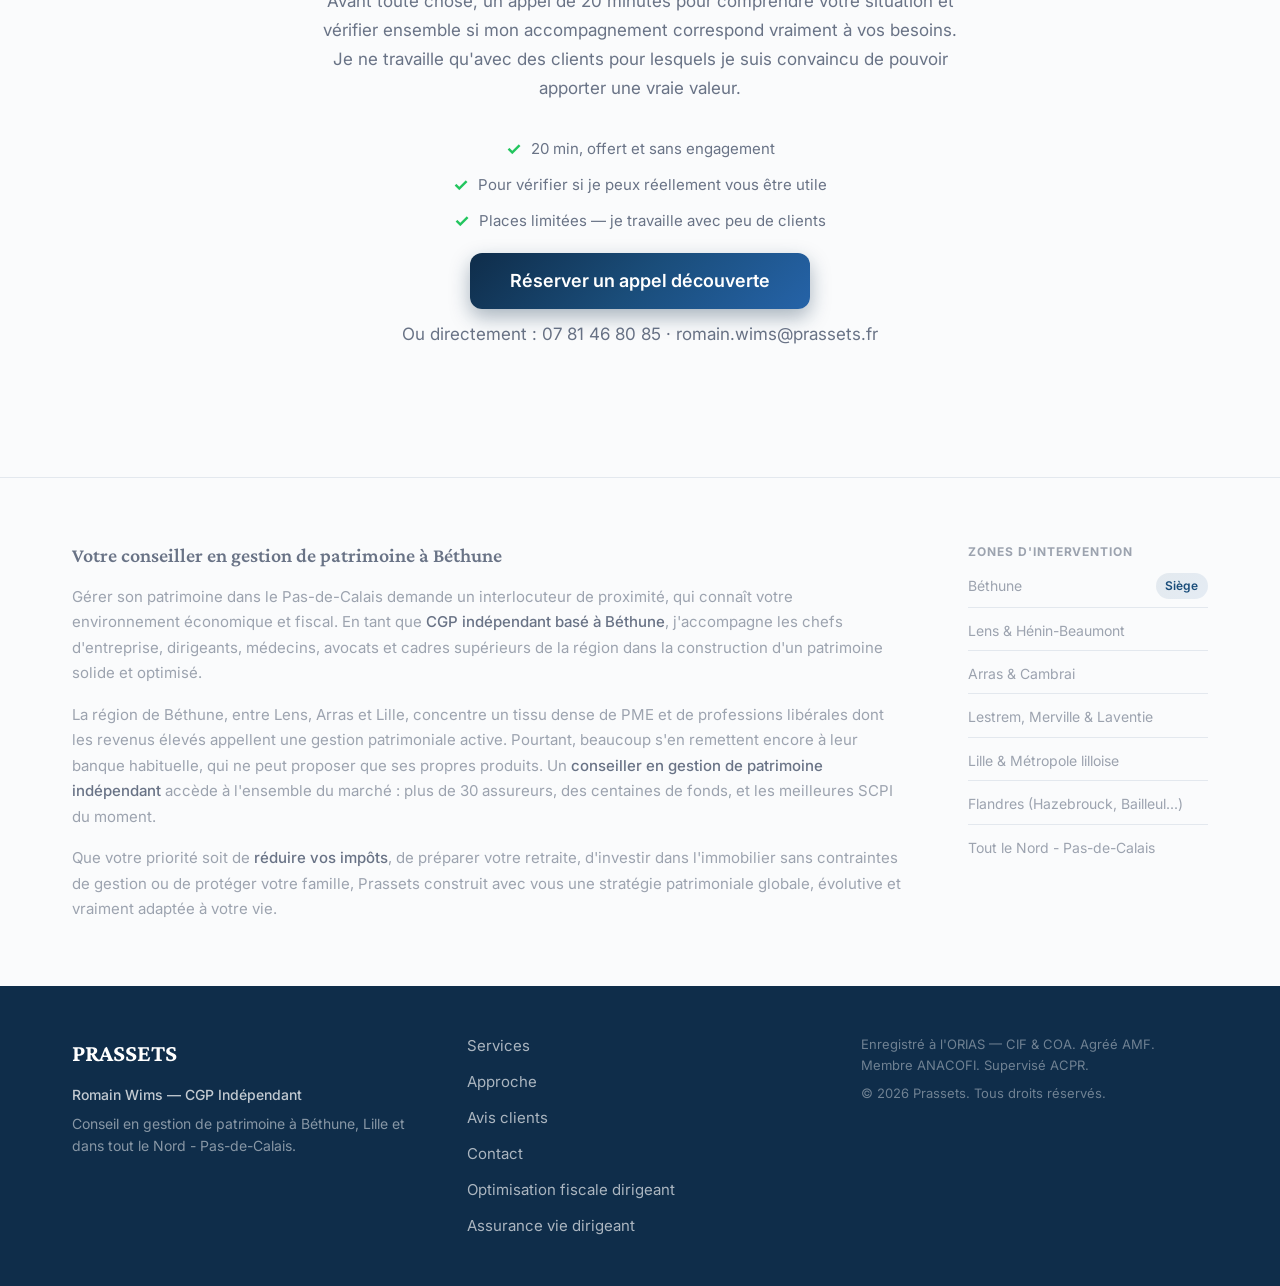
==== commit 984a5b8f: "Fix Safari mobile : Calendly CSS async + -webkit-backdrop-filter" ====
--- a/index.html
+++ b/index.html
@@ -133,8 +133,7 @@
     <!-- CSS externe -->
     <link rel="stylesheet" href="assets/css/style.css">
 
-    <!-- Calendly -->
-    <link href="https://assets.calendly.com/assets/external/widget.css" rel="stylesheet">
+    <!-- Calendly (CSS chargé en async pour ne pas bloquer le rendu) -->
     <script src="https://assets.calendly.com/assets/external/widget.js" async></script>
 
 </head>
--- a/assets/css/style.css
+++ b/assets/css/style.css
@@ -41,6 +41,7 @@
             left: 0;
             right: 0;
             background: rgba(255, 255, 255, 0.98);
+            -webkit-backdrop-filter: blur(10px);
             backdrop-filter: blur(10px);
             border-bottom: 1px solid var(--color-border);
             padding: 1rem 2rem;
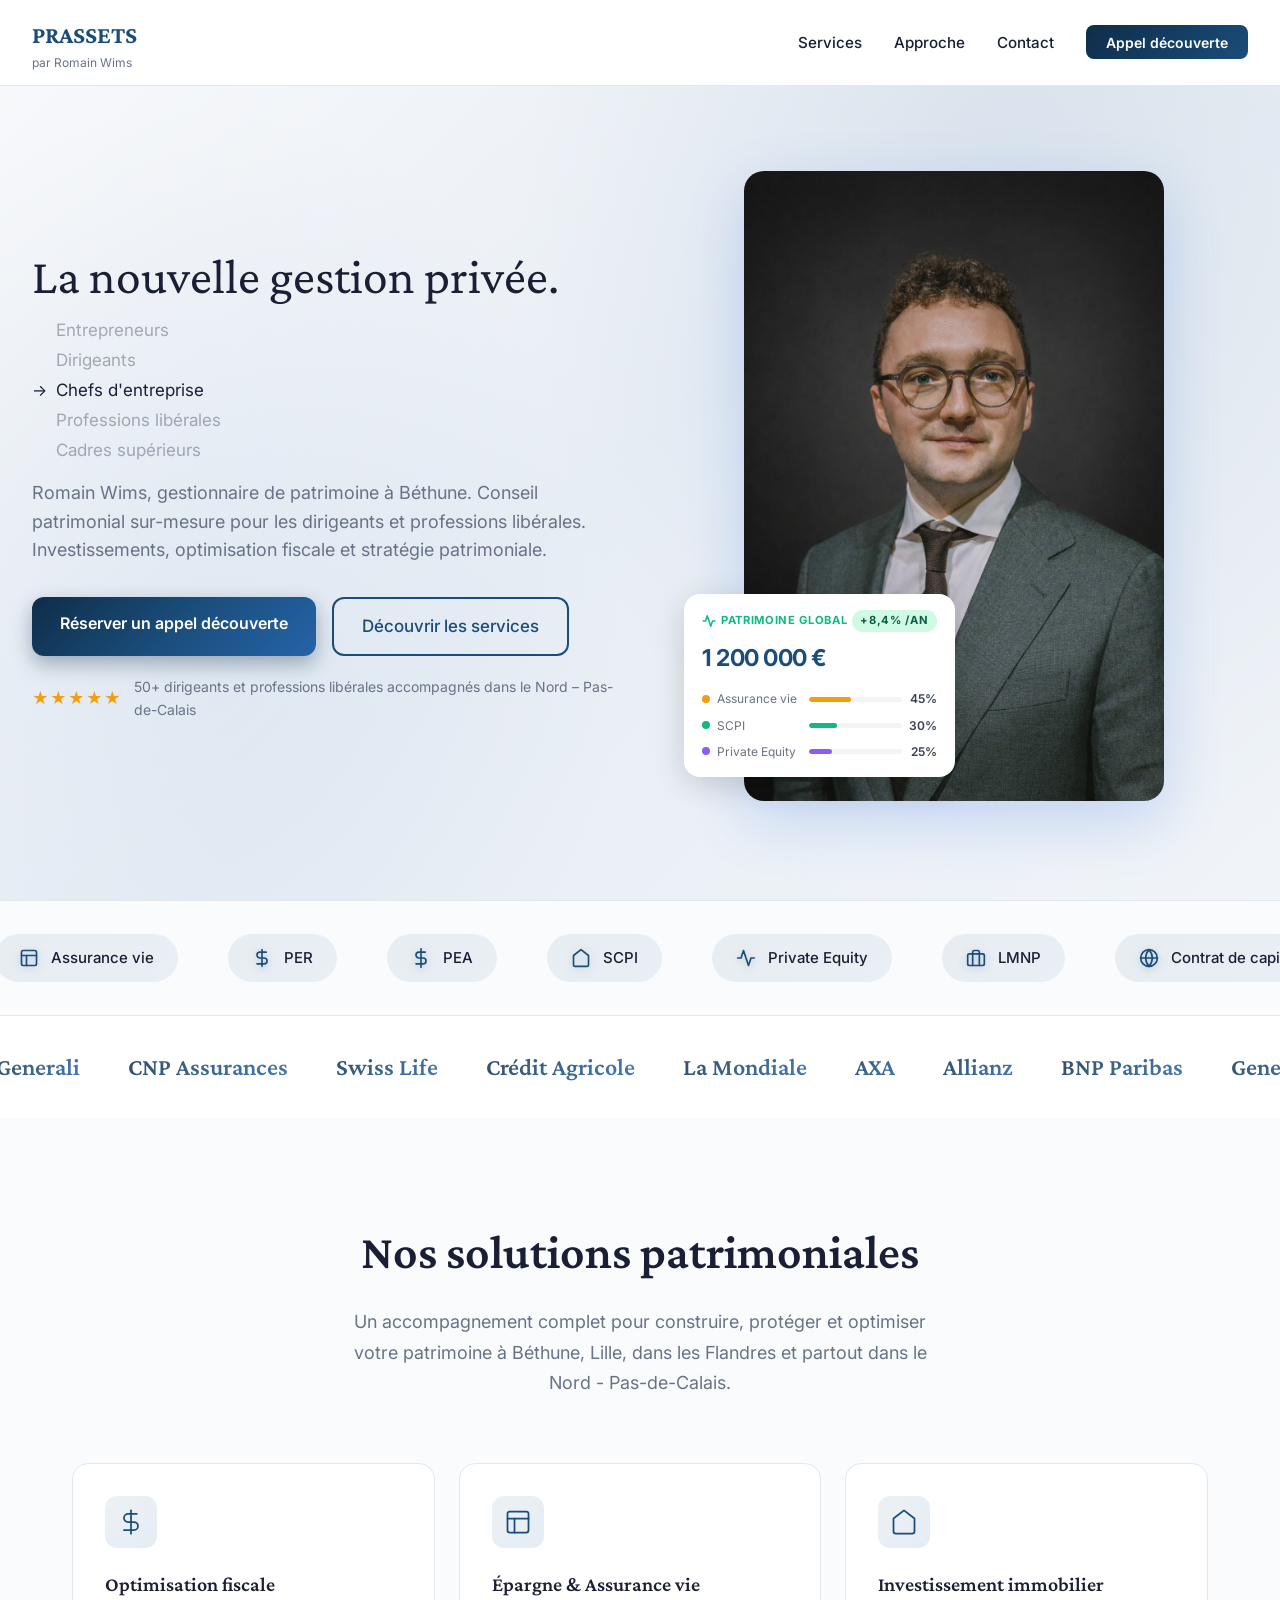
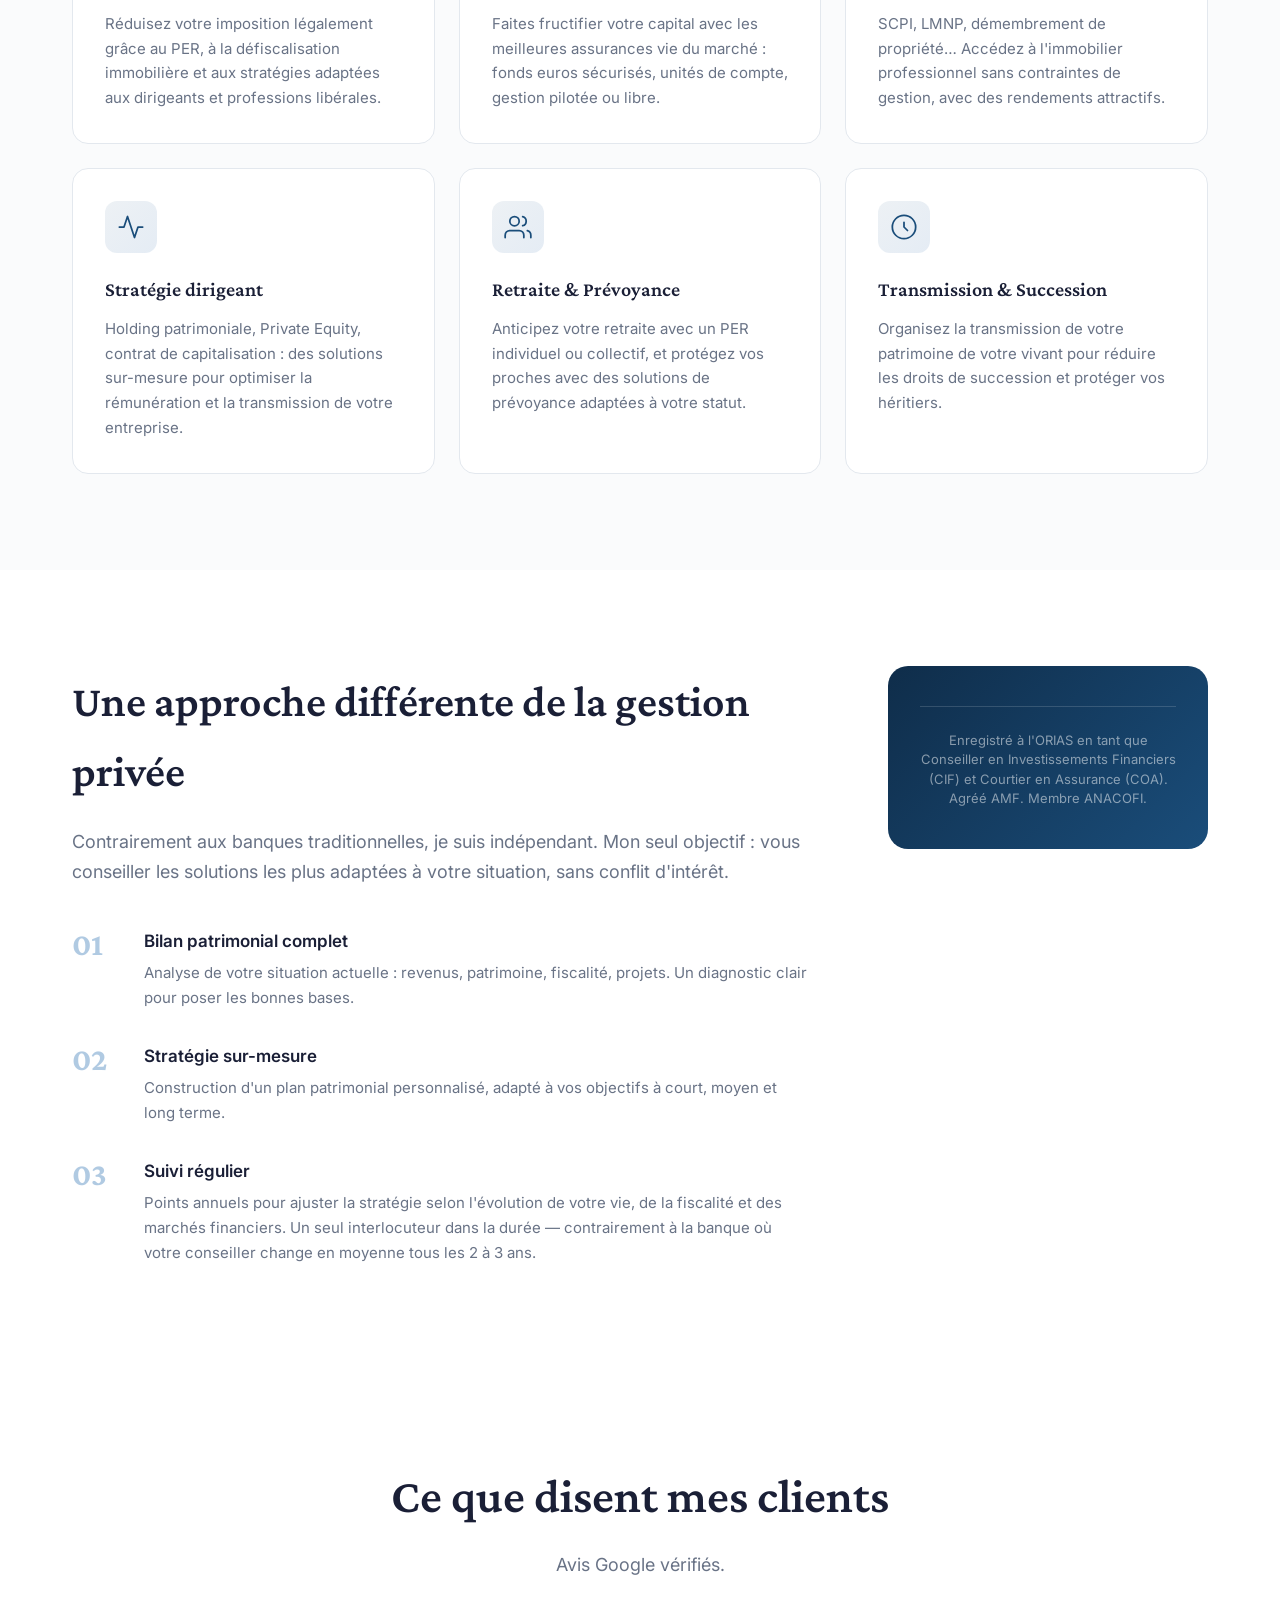
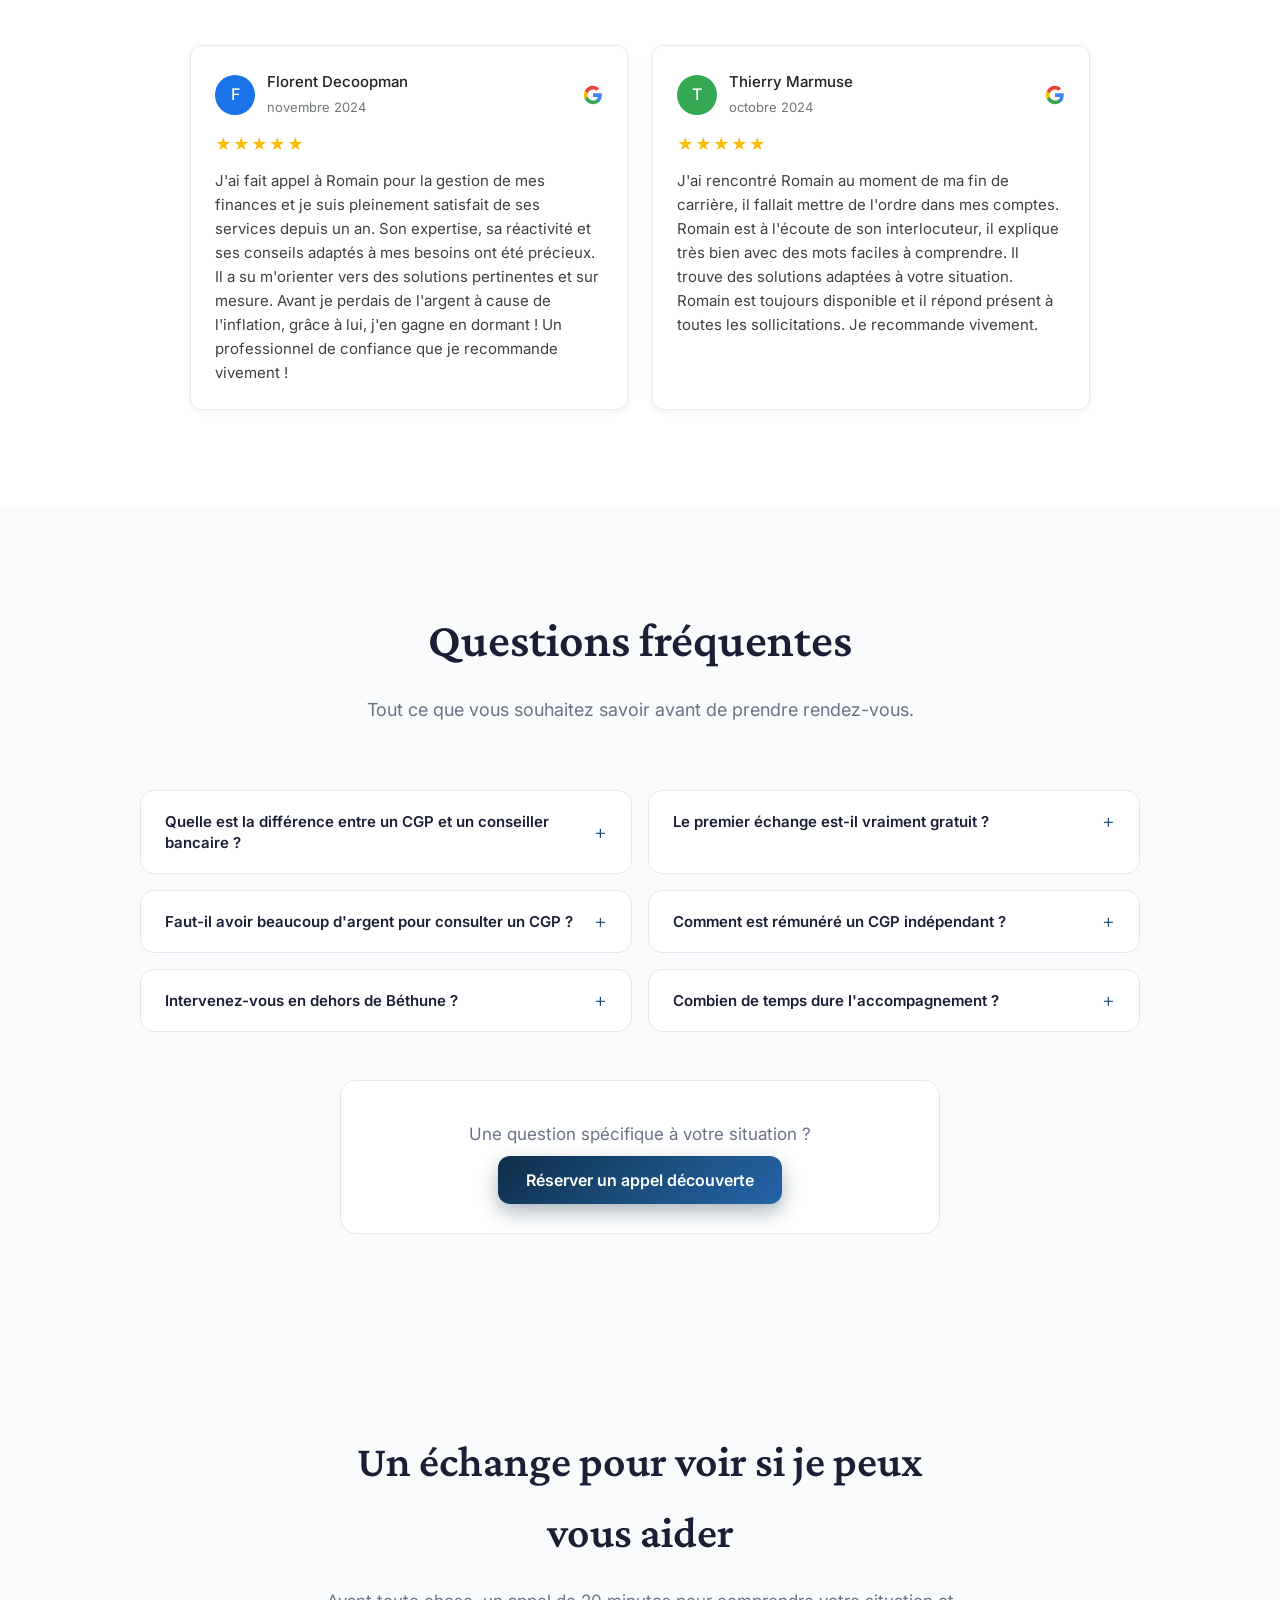
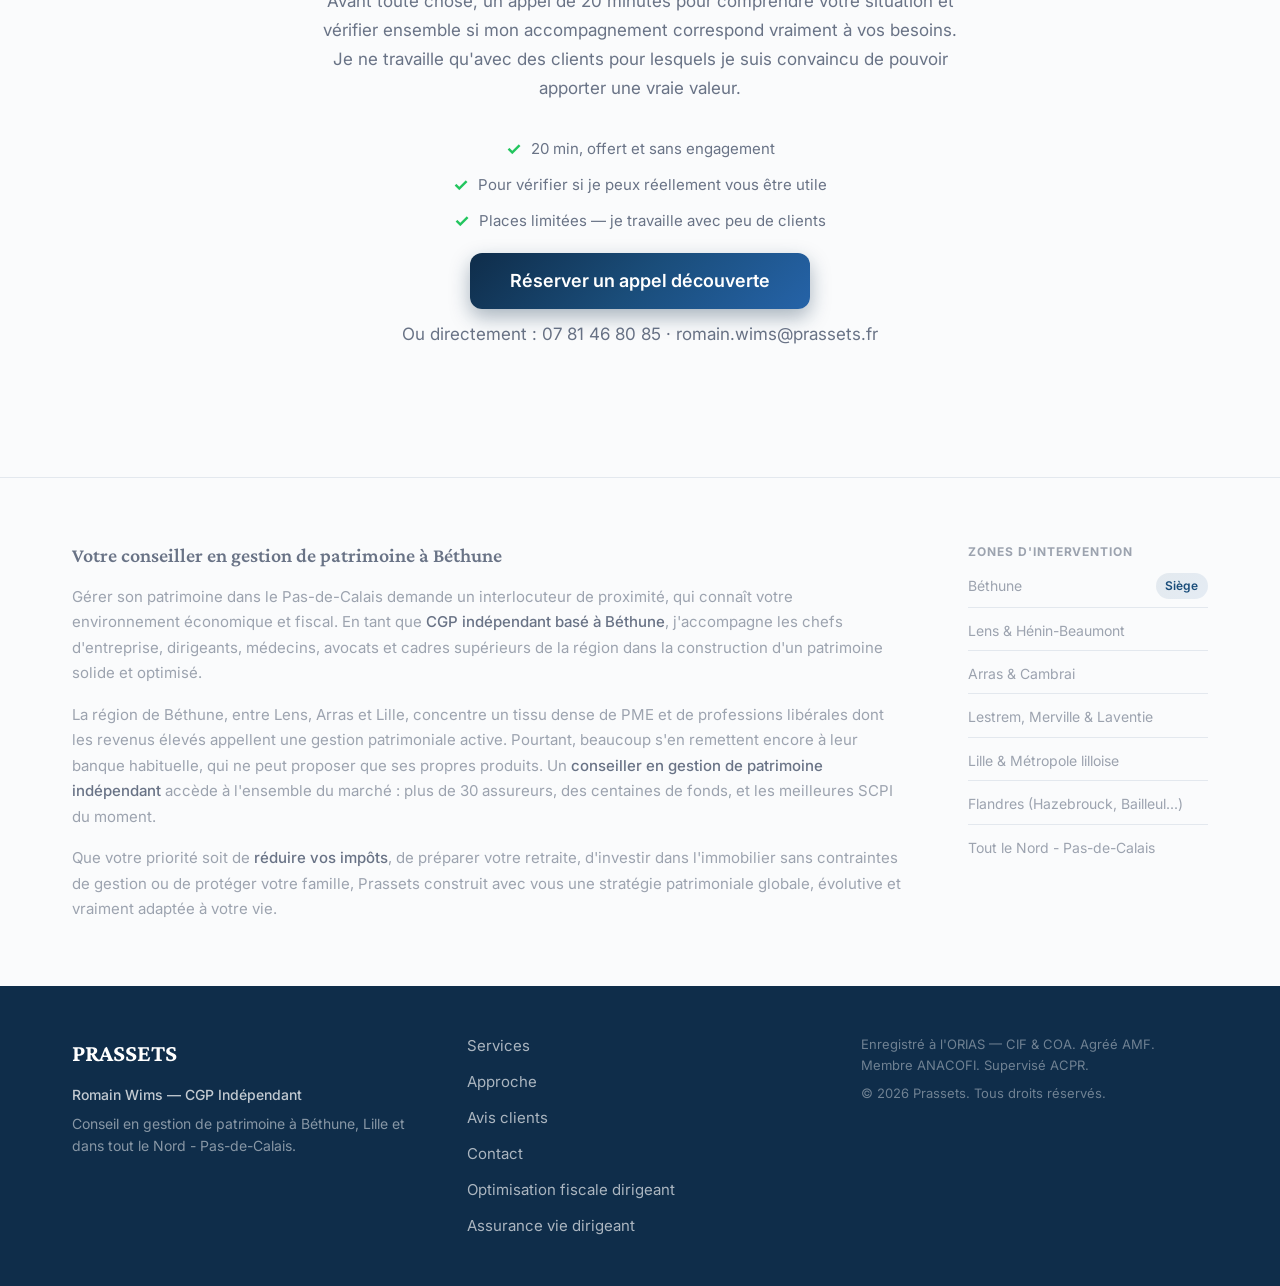
==== commit 0434db05: "Fix Safari mobile : Google Fonts non-bloquant (media=print trick) Co-Authored-By: Claude Sonnet 4.6 " ====
--- a/index.html
+++ b/index.html
@@ -128,7 +128,8 @@
     <!-- Fonts Google -->
     <link rel="preconnect" href="https://fonts.googleapis.com">
     <link rel="preconnect" href="https://fonts.gstatic.com" crossorigin>
-    <link href="https://fonts.googleapis.com/css2?family=Inter:wght@400;500;600&family=Crimson+Pro:wght@400;600;700&display=swap" rel="stylesheet">
+    <link href="https://fonts.googleapis.com/css2?family=Inter:wght@400;500;600&family=Crimson+Pro:wght@400;600;700&display=swap" rel="stylesheet" media="print" onload="this.media='all'">
+    <noscript><link href="https://fonts.googleapis.com/css2?family=Inter:wght@400;500;600&family=Crimson+Pro:wght@400;600;700&display=swap" rel="stylesheet"></noscript>
 
     <!-- CSS externe -->
     <link rel="stylesheet" href="assets/css/style.css">
--- a/assets/css/style.css
+++ b/assets/css/style.css
@@ -673,10 +673,6 @@
                 gap: 3rem;
             }
 
-            .hero-image {
-                order: -1;
-            }
-
             .hero-image img {
                 max-width: 400px;
             }
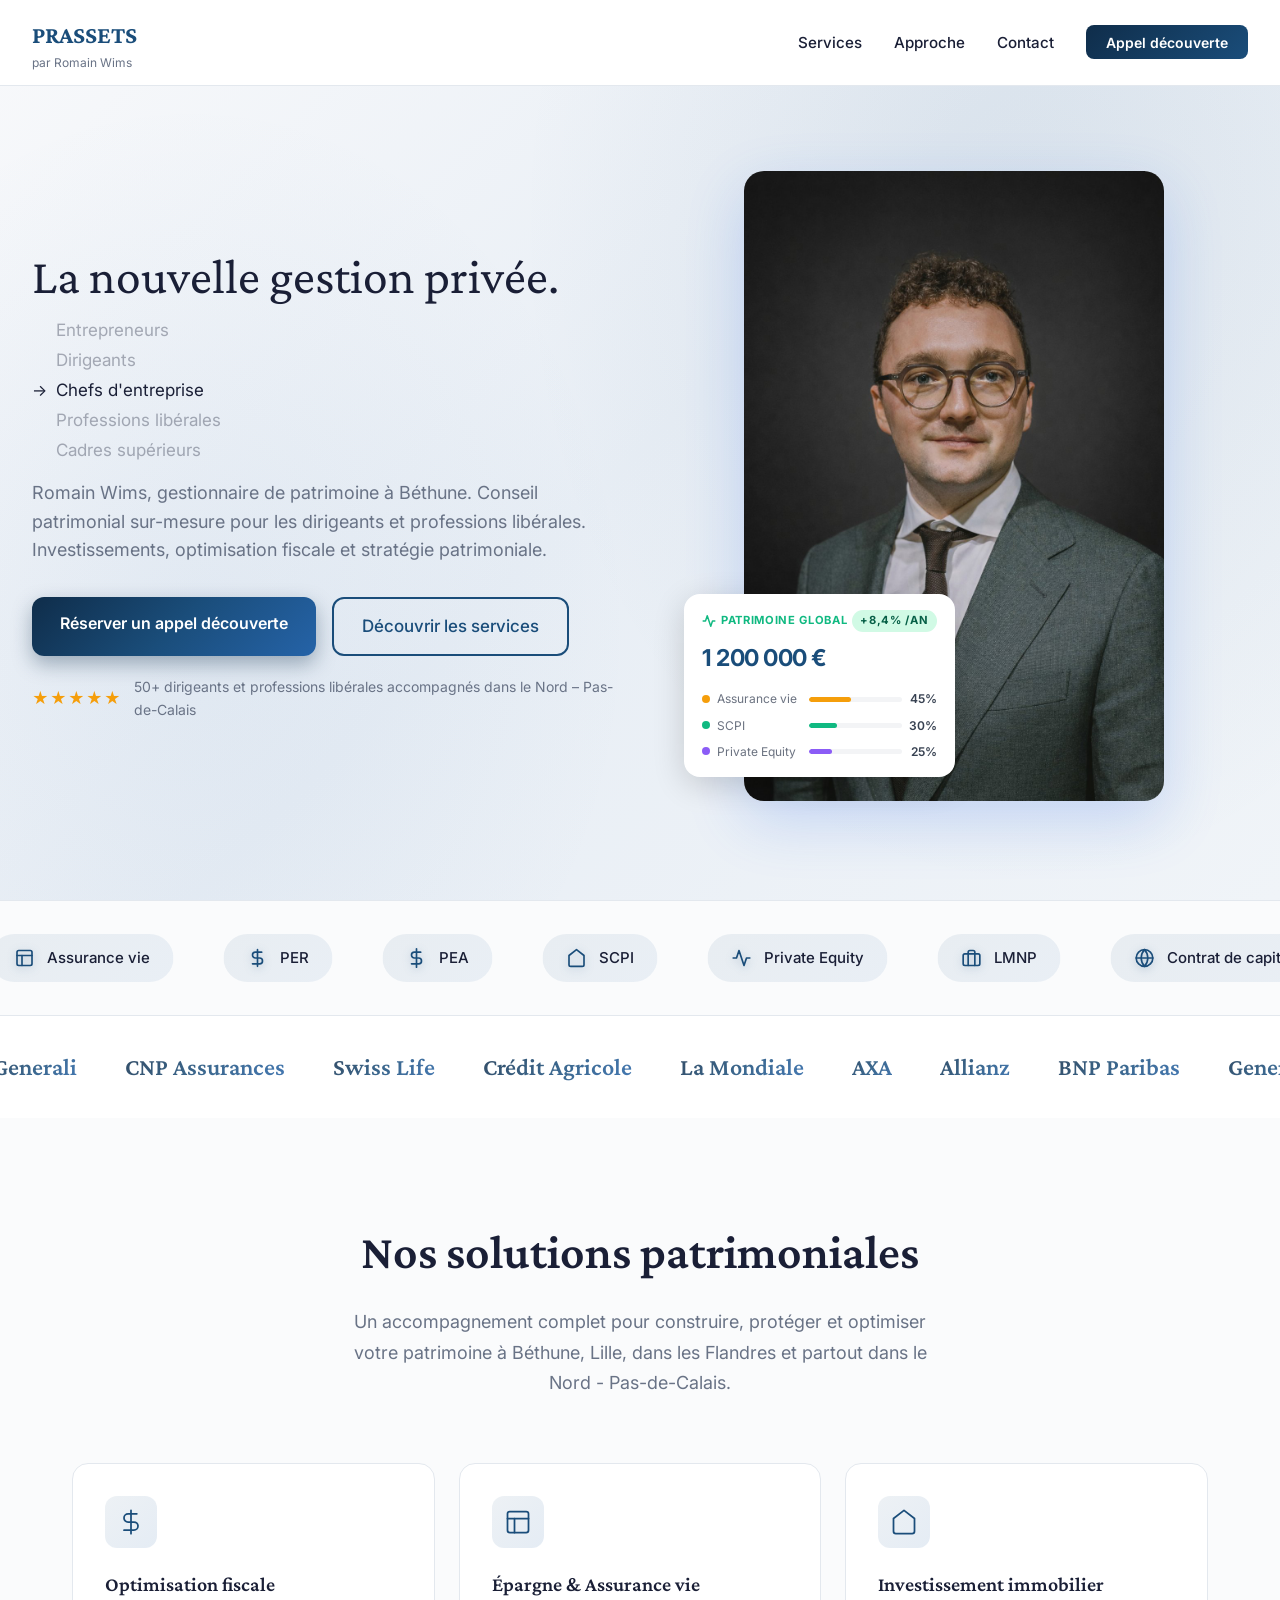
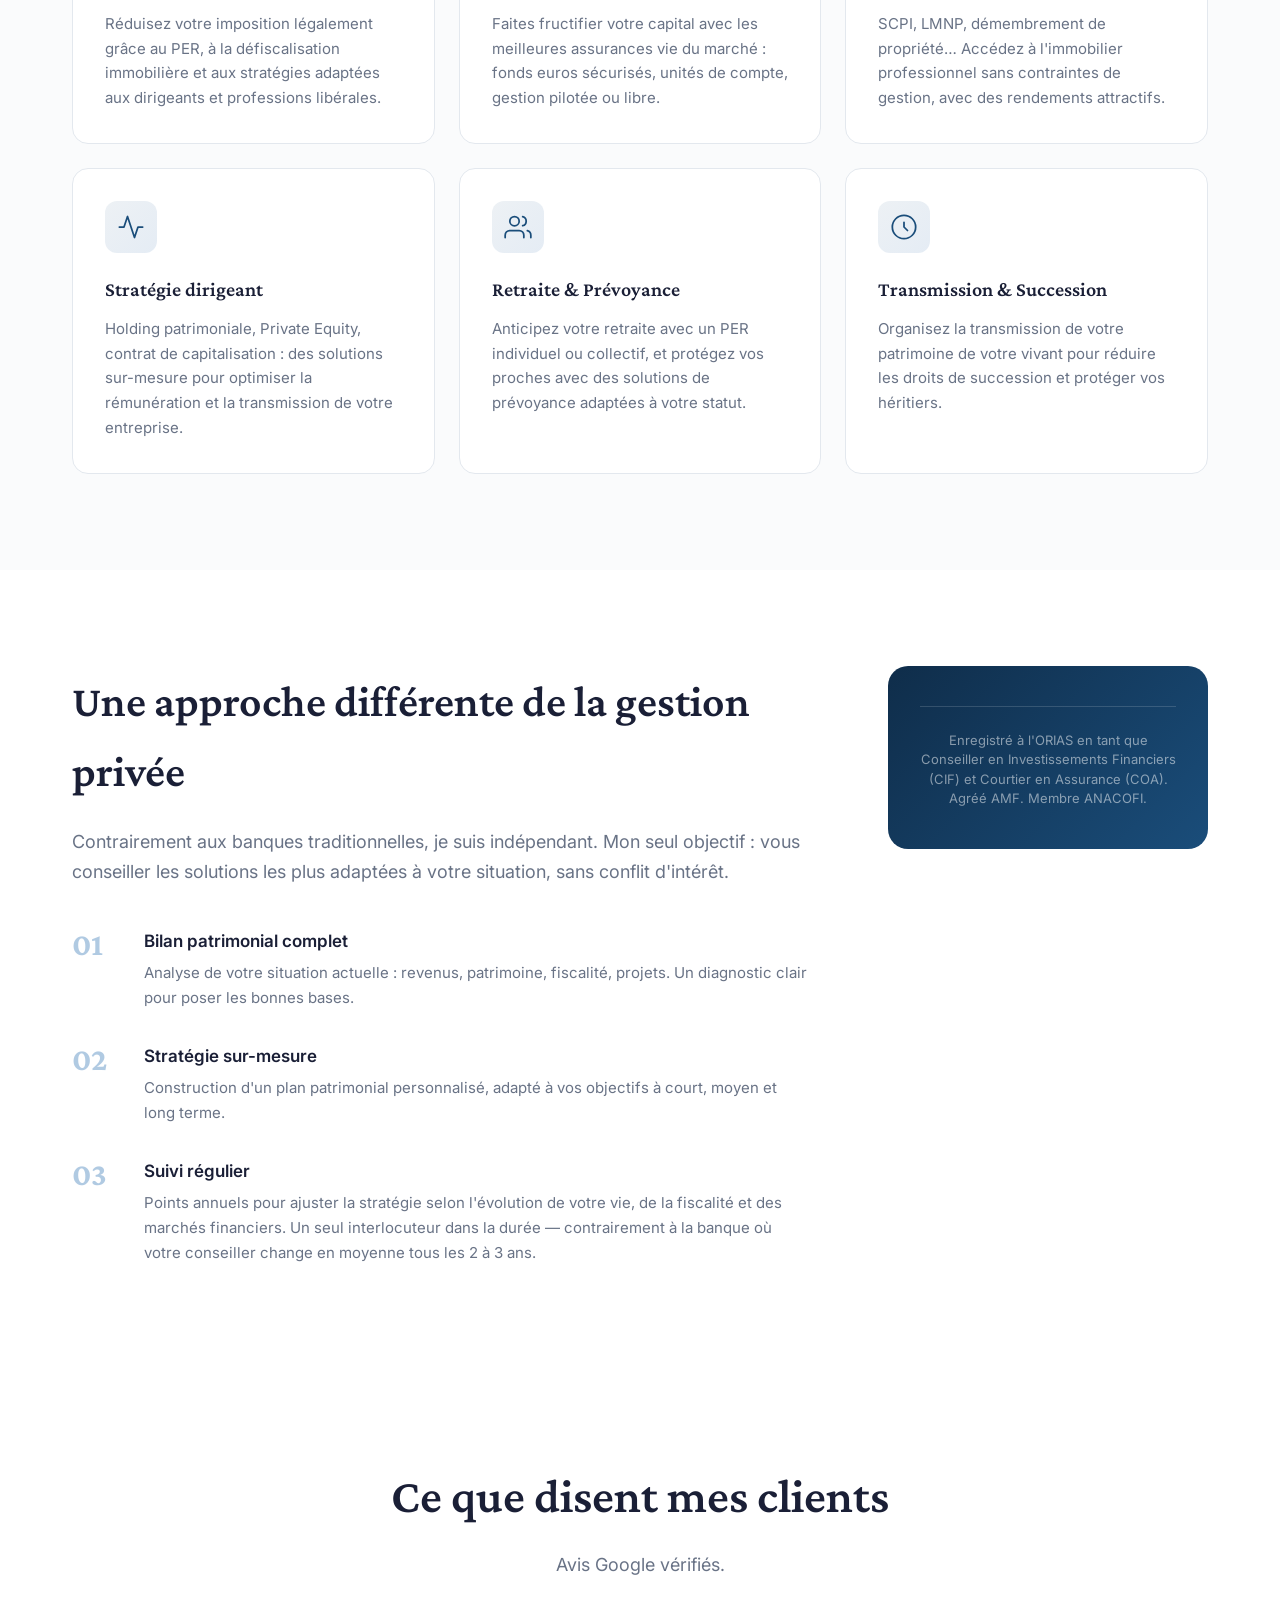
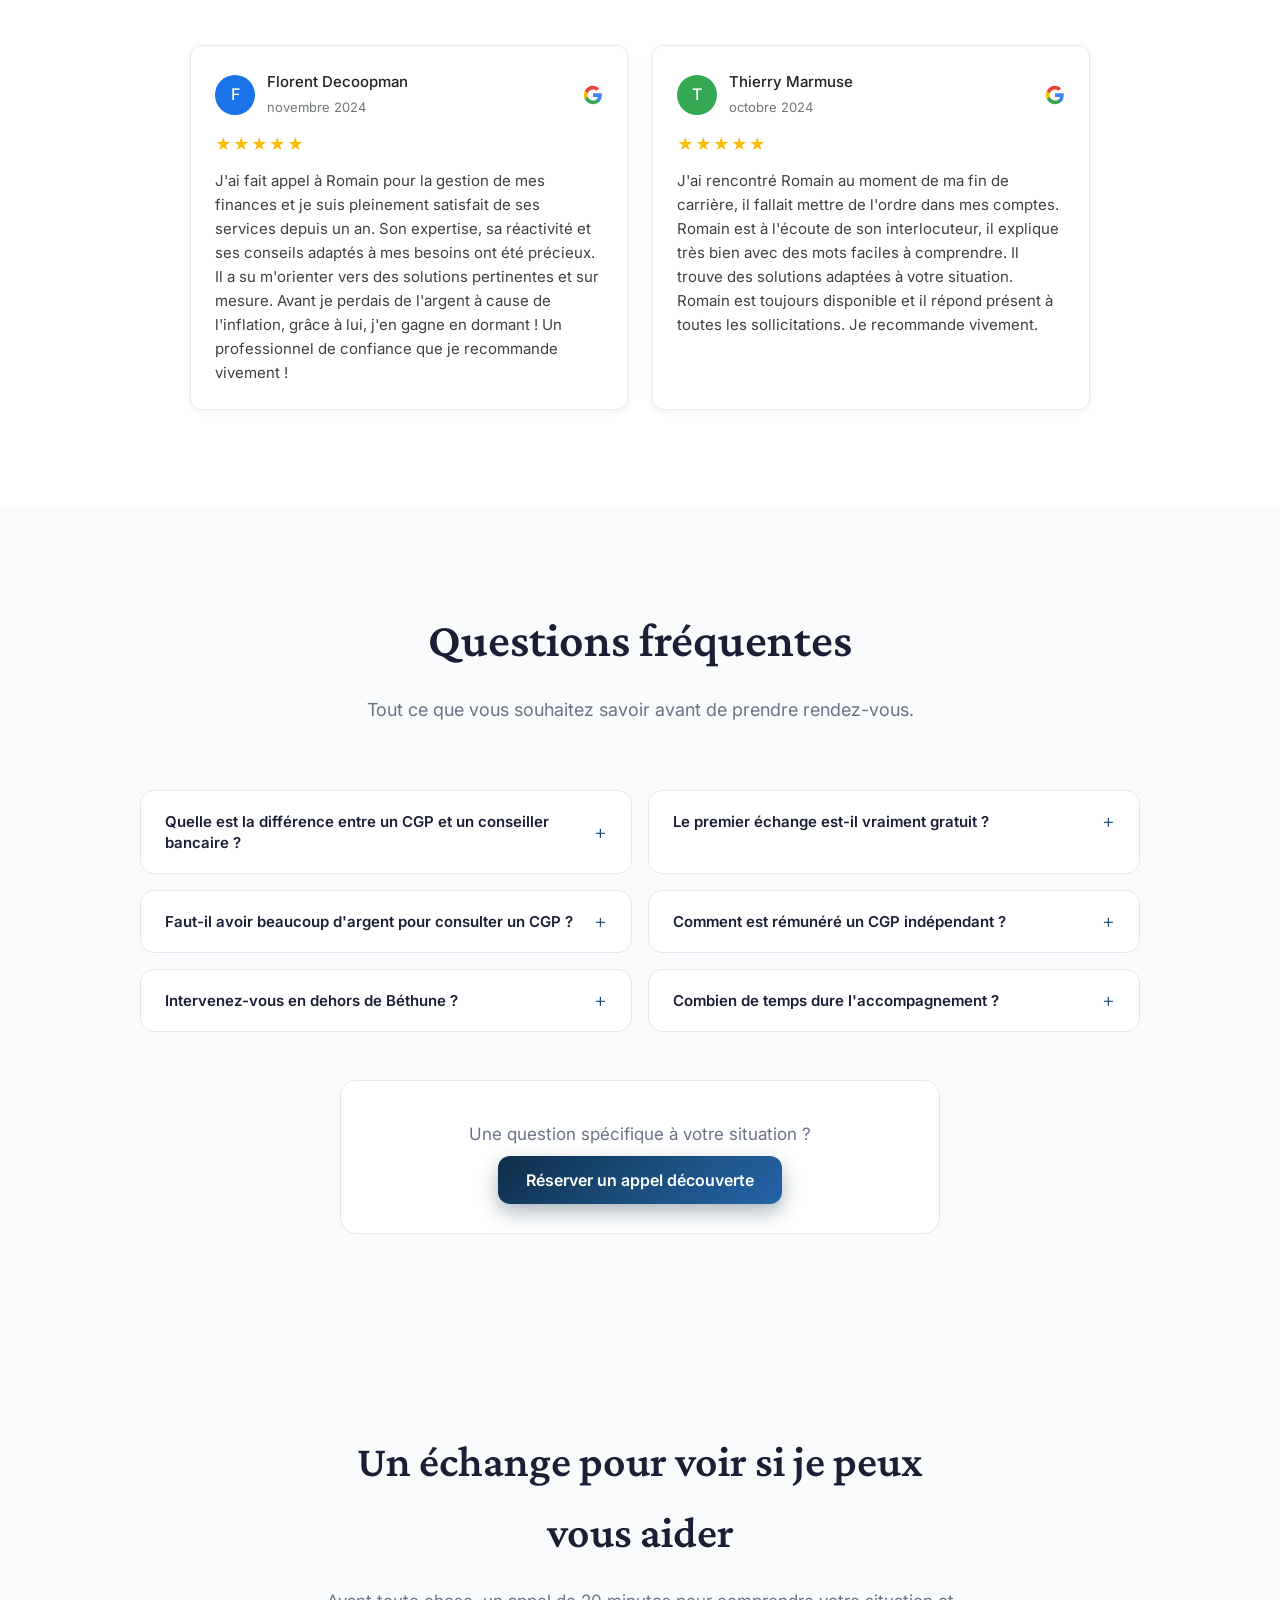
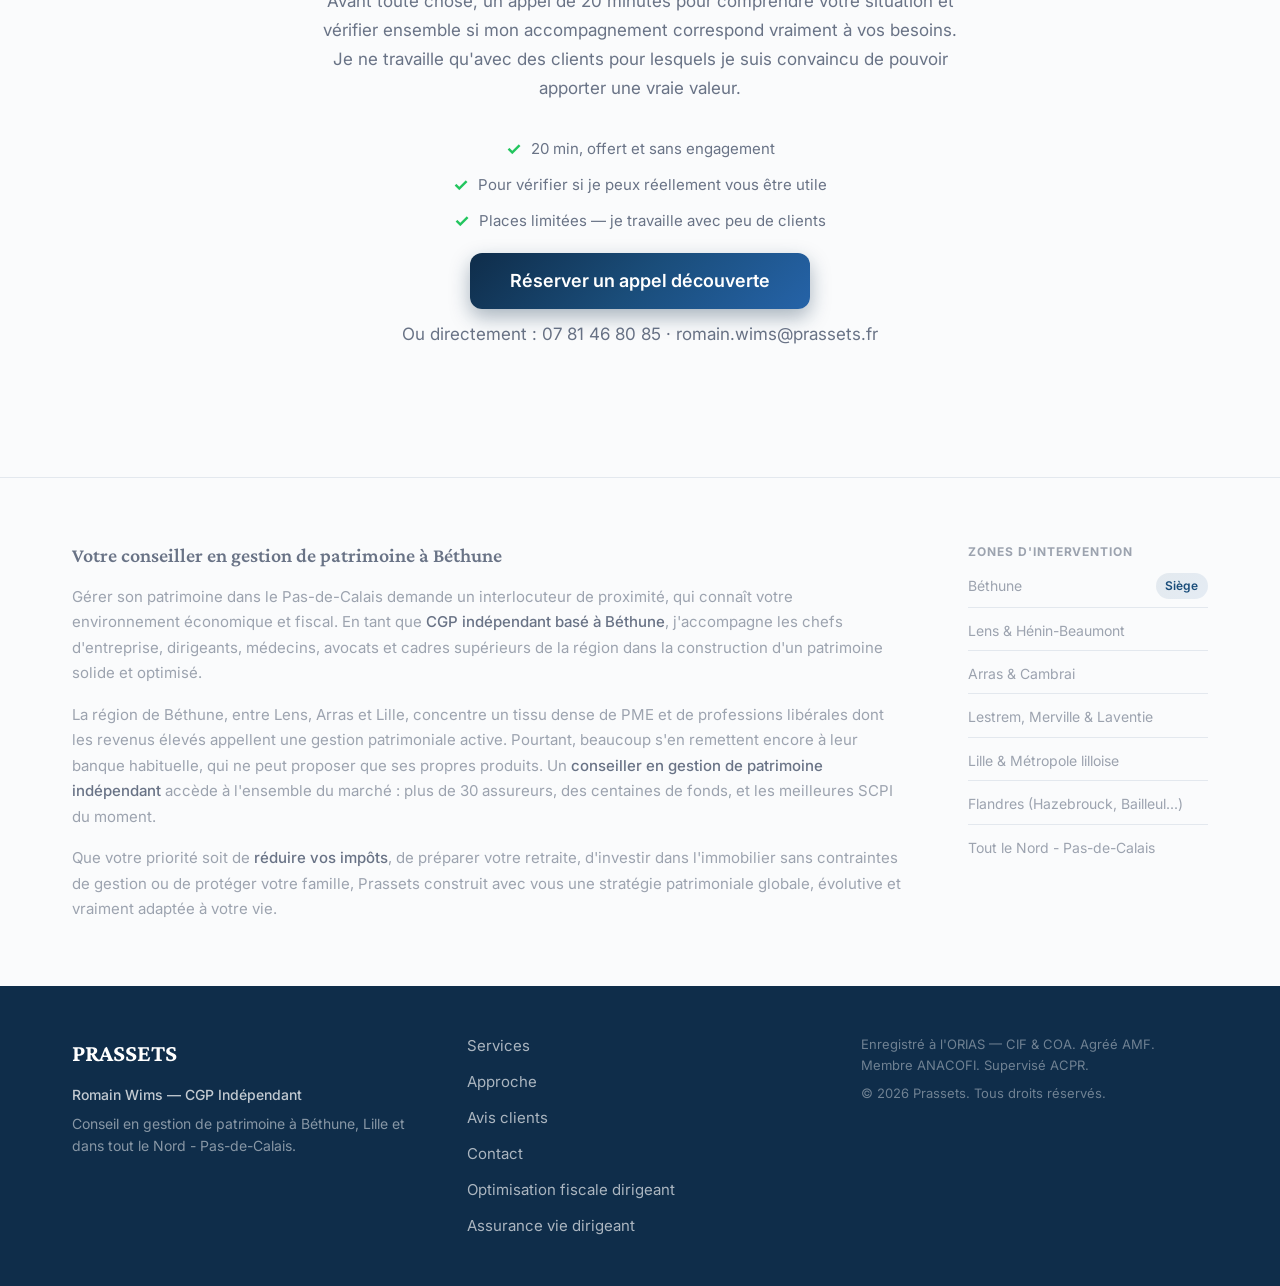
==== commit 855e21f9: "SEO + favicon : titre conseiller patrimonial, logo Prassets Co-Authored-By: Claude Sonnet 4.6 <norep" ====
--- a/index.html
+++ b/index.html
@@ -2,12 +2,15 @@
 <html lang="fr">
 <head>
     <meta charset="UTF-8">
+    <link rel="icon" type="image/png" sizes="32x32" href="assets/images/favicon-32x32.png">
+    <link rel="icon" type="image/png" sizes="16x16" href="assets/images/favicon-16x16.png">
+    <link rel="apple-touch-icon" sizes="180x180" href="assets/images/apple-touch-icon.png">
     <meta name="viewport" content="width=device-width, initial-scale=1.0">
 
     <!-- SEO Principal -->
-    <title>Romain Wims — Gestionnaire de Patrimoine à Béthune | Prassets</title>
-    <meta name="description" content="Romain Wims, conseiller en gestion de patrimoine indépendant à Béthune (Prassets). Optimisation fiscale, assurance vie, PER, SCPI pour dirigeants et professions libérales du Nord - Pas-de-Calais.">
-    <meta name="keywords" content="Romain Wims, Romain Wims CGP, Romain Wims Béthune, Romain Wims gestionnaire patrimoine, gestionnaire de patrimoine Béthune, conseiller gestion patrimoine Béthune, CGP Béthune, optimisation fiscale Pas-de-Calais, assurance vie Béthune, PER Béthune, SCPI Béthune, conseil patrimonial dirigeants, CGP Lille, gestionnaire patrimoine Nord, conseiller patrimoine Flandres, CGP Lestrem, CGP Merville, CGP Hazebrouck">
+    <title>Romain Wims, Conseiller Patrimonial à Béthune | Prassets</title>
+    <meta name="description" content="Romain Wims, conseiller patrimonial indépendant à Béthune (Prassets). Optimisation fiscale, assurance vie, PER, SCPI pour dirigeants et professions libérales du Nord - Pas-de-Calais.">
+    <meta name="keywords" content="Romain Wims, Romain Wims CGP, Romain Wims Béthune, Romain Wims gestionnaire patrimoine, gestionnaire de patrimoine Béthune, conseiller gestion patrimoine Béthune, CGP Béthune, optimisation fiscale Pas-de-Calais, assurance vie Béthune, PER Béthune, SCPI Béthune, conseiller patrimonial Béthune, conseil patrimonial dirigeants, CGP Lille, gestionnaire patrimoine Nord, conseiller patrimoine Flandres, CGP Lestrem, CGP Merville, CGP Hazebrouck">
     <meta name="author" content="Romain Wims">
     <meta name="robots" content="index, follow">
     <meta name="google-site-verification" content="B6h7eiaBriNIOLVGotx9DoVA6IBM_dxXd11YqF4w_nk" />
@@ -16,7 +19,7 @@
     <!-- Open Graph (partage réseaux sociaux) -->
     <meta property="og:type" content="website">
     <meta property="og:url" content="https://prassets.fr/">
-    <meta property="og:title" content="Romain Wims — Gestionnaire de Patrimoine à Béthune | Prassets">
+    <meta property="og:title" content="Romain Wims, Conseiller Patrimonial à Béthune | Prassets">
     <meta property="og:description" content="Romain Wims, CGP indépendant à Béthune. Conseil patrimonial sur-mesure pour les dirigeants et professions libérales du Nord - Pas-de-Calais.">
     <meta property="og:locale" content="fr_FR">
 
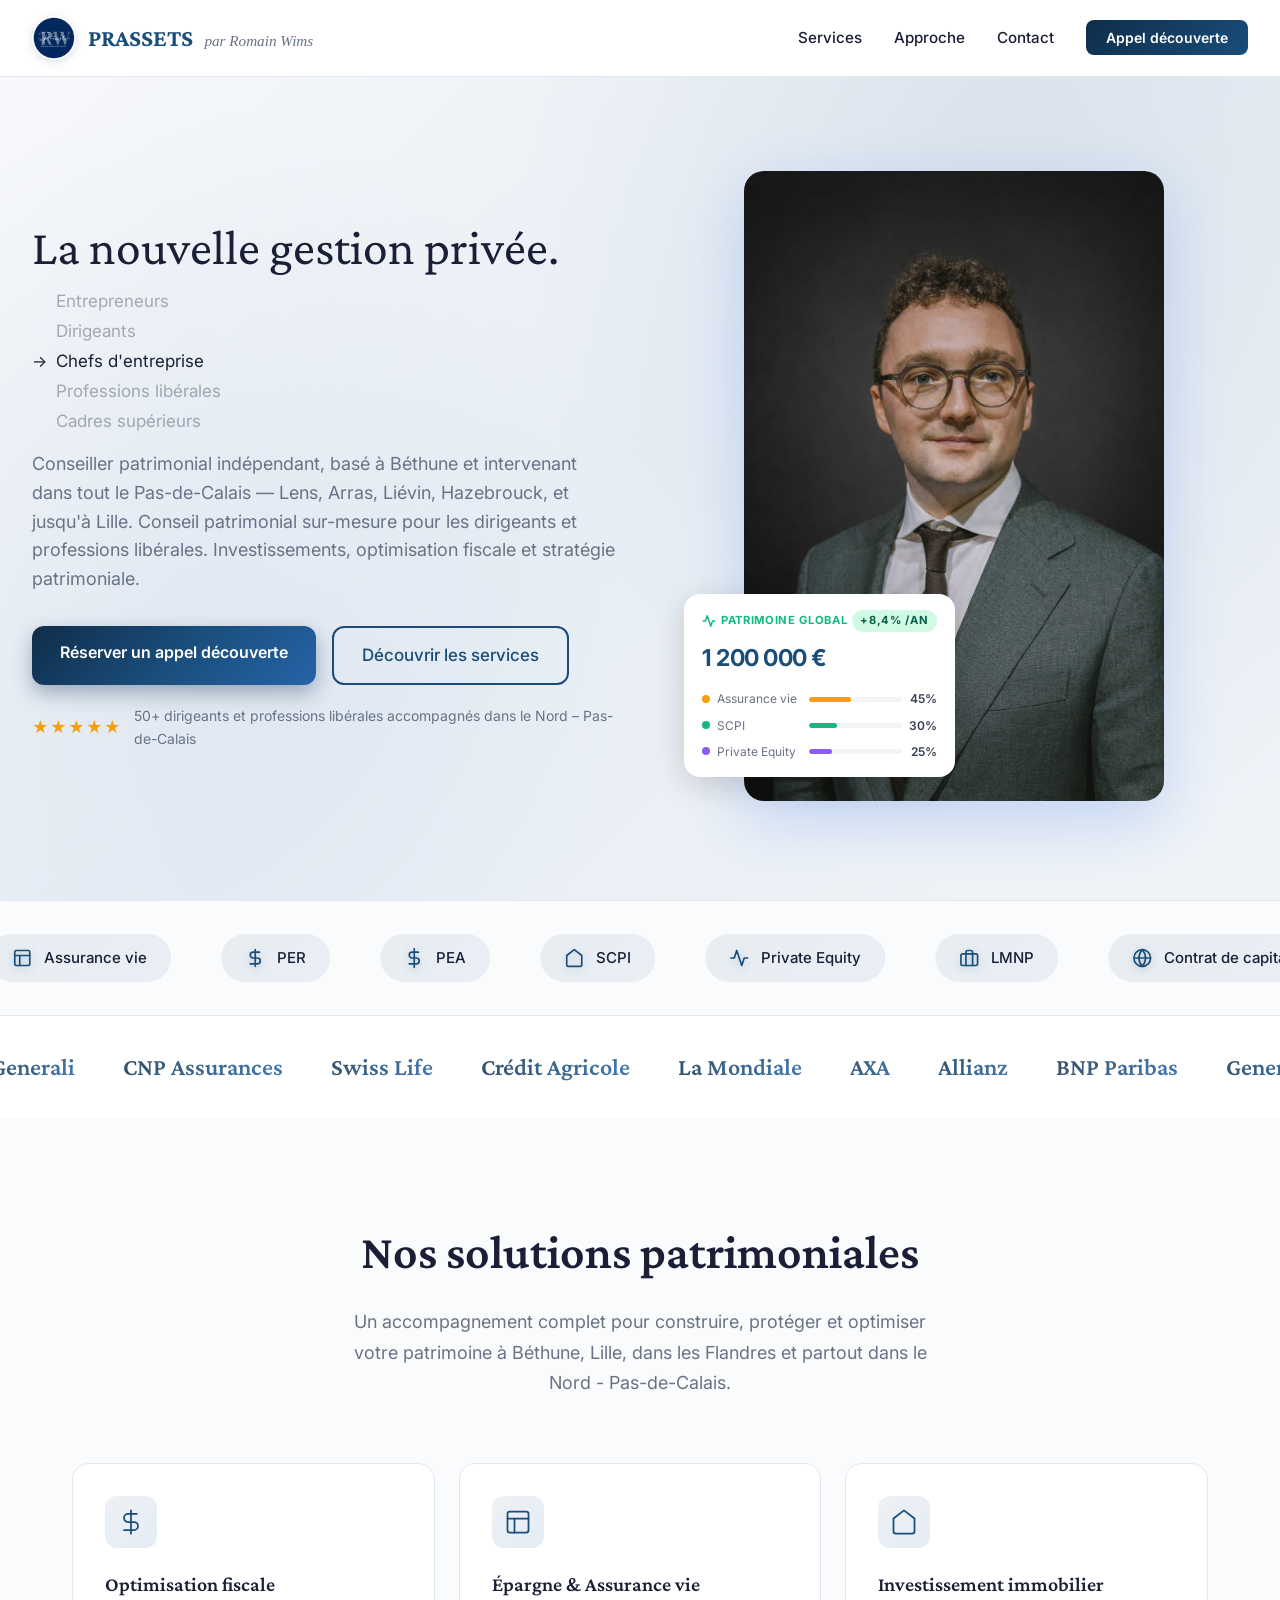
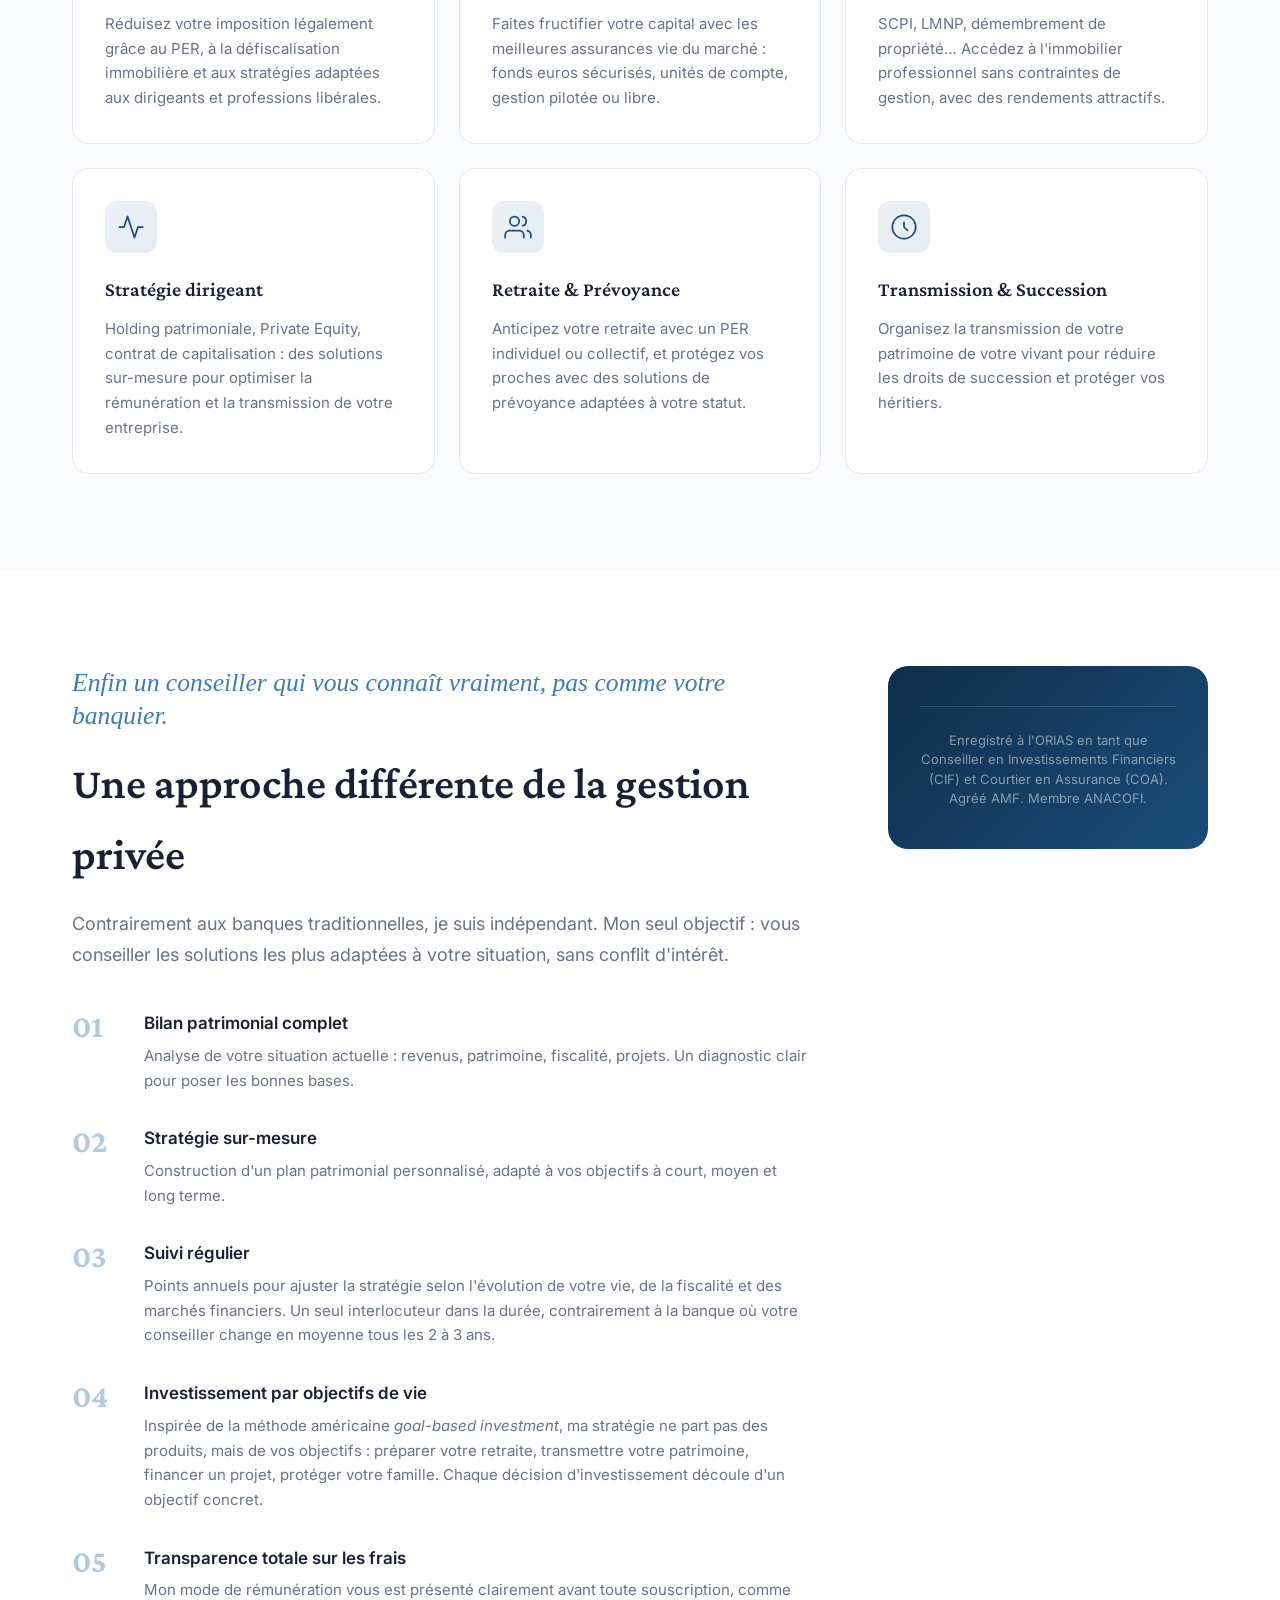
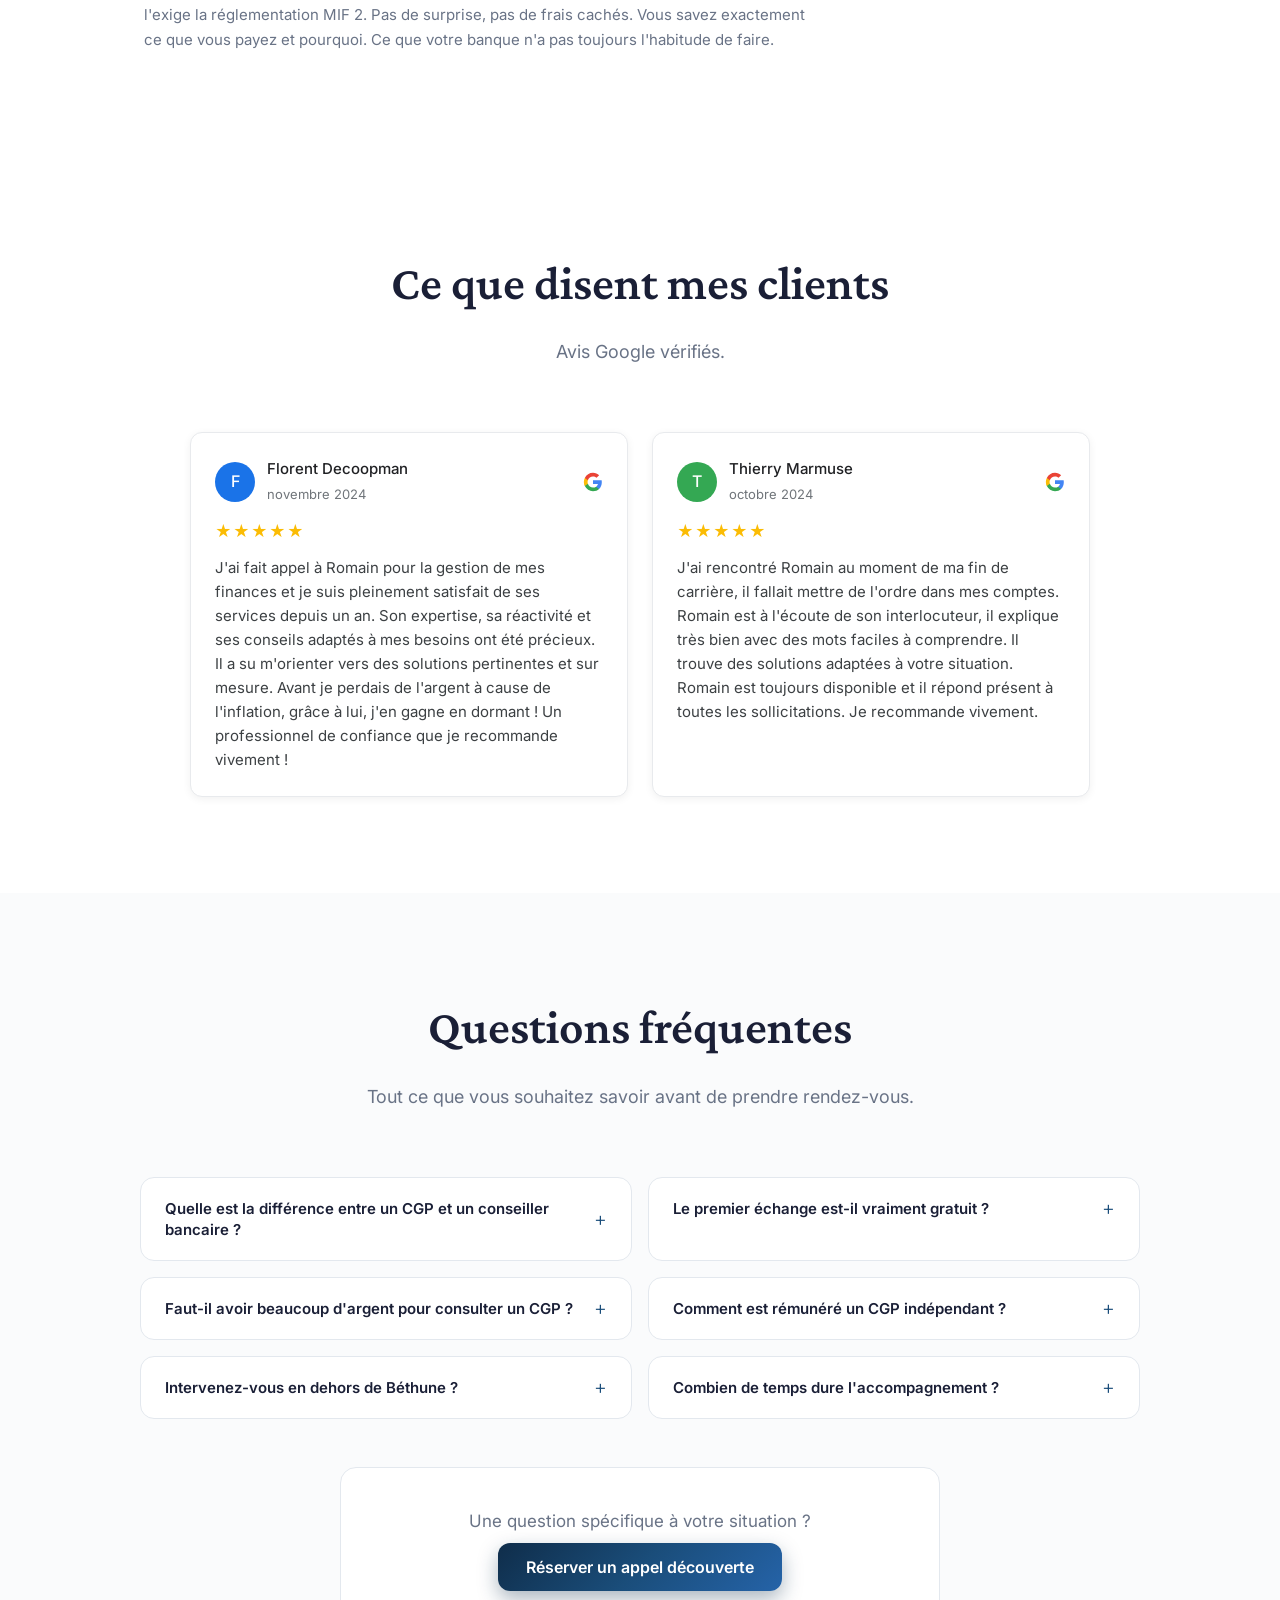
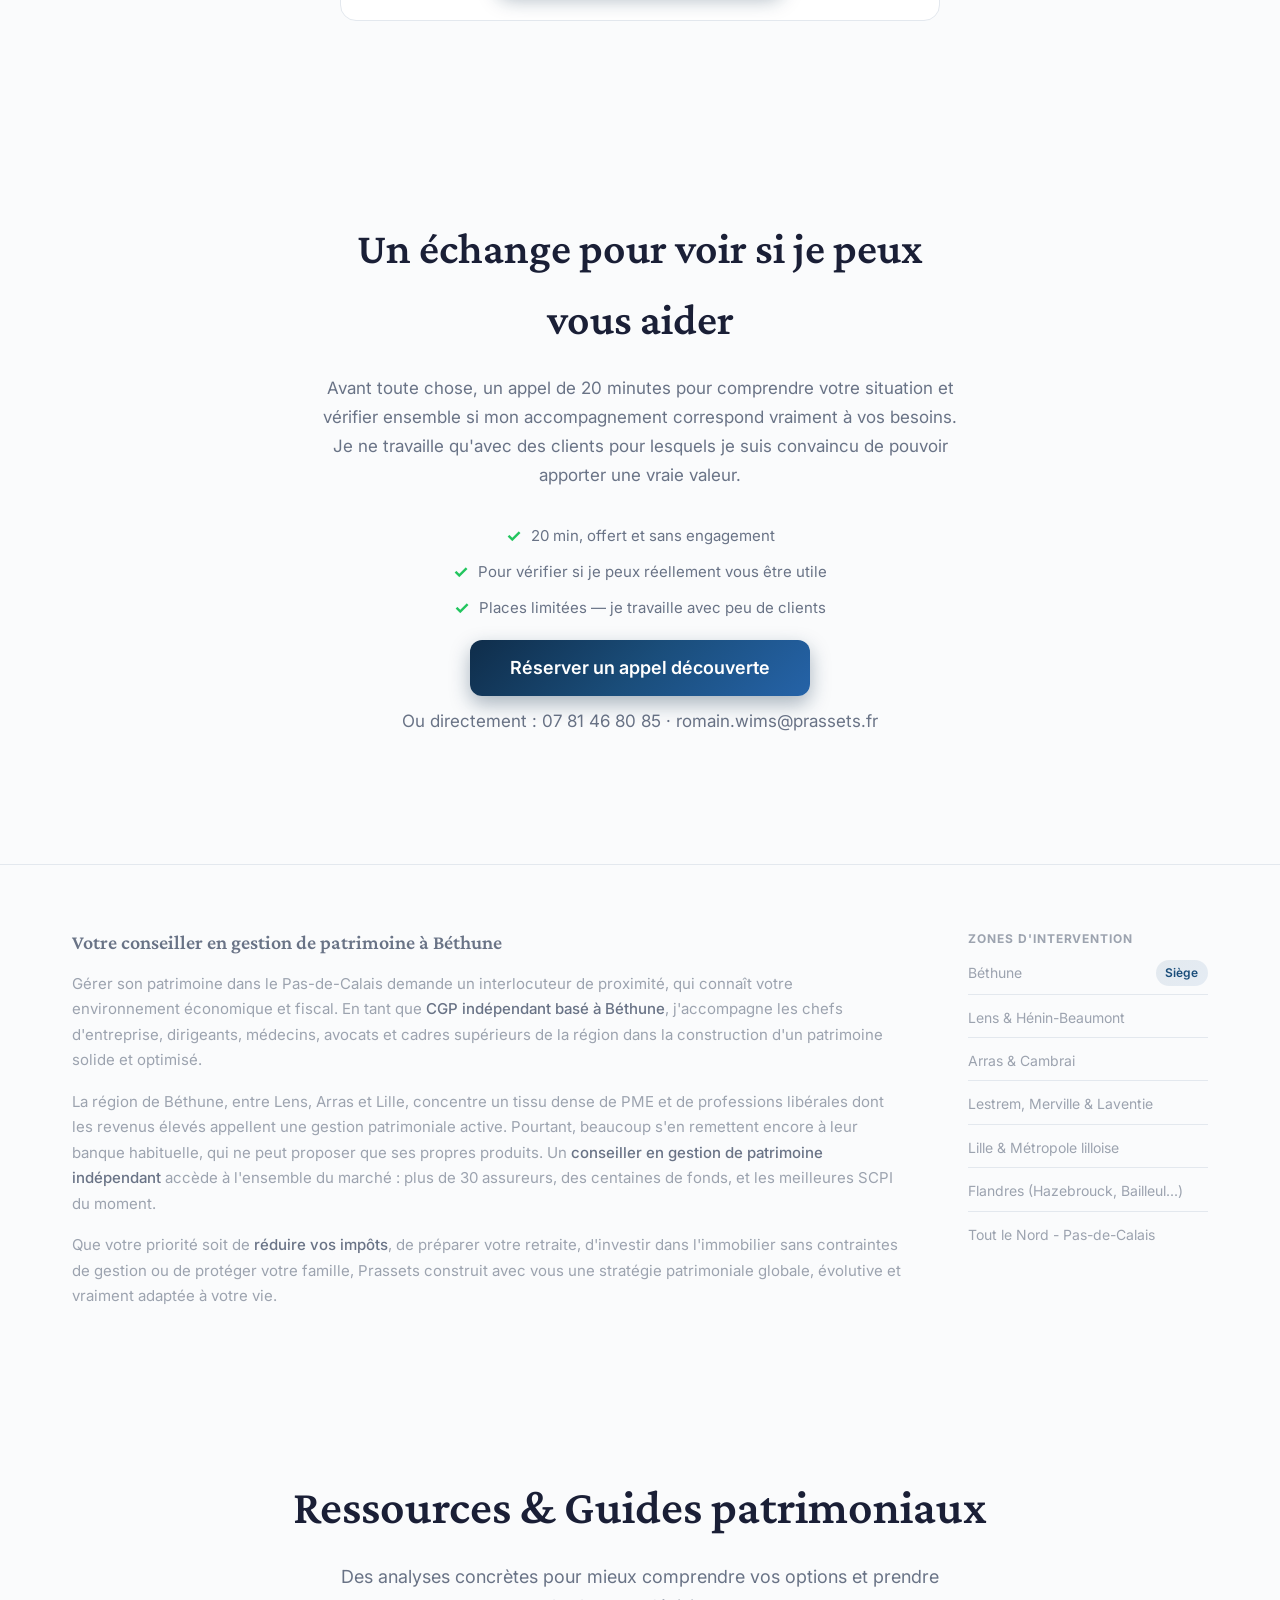
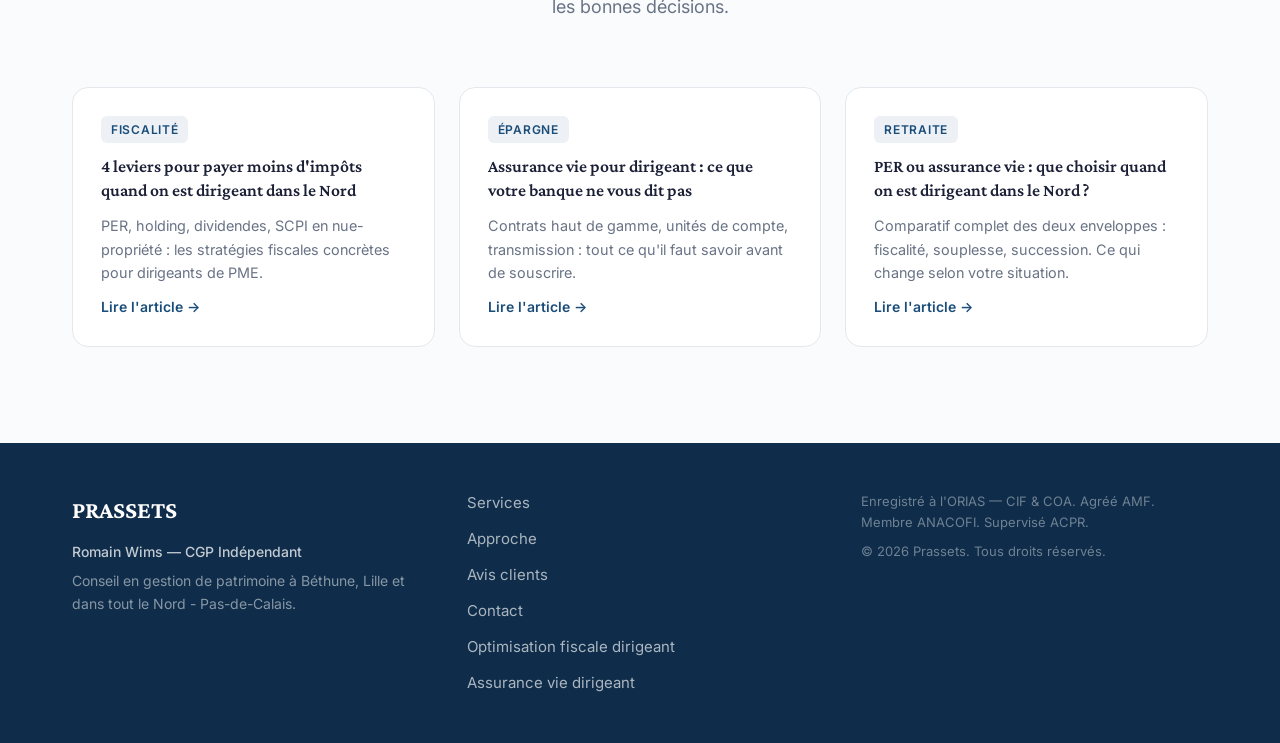
==== commit f54e69a6: "SEO + contenu : favicon, articles, approche enrichie, section ressources - Favicon logo Prassets cor" ====
--- a/index.html
+++ b/index.html
@@ -155,7 +155,10 @@
 
     <!-- Navigation -->
     <nav class="navbar">
-        <div class="logo-text">PRASSETS <span class="logo-sub">par Romain Wims</span></div>
+        <a href="#" class="logo-link">
+            <img src="assets/images/logo-prassets-square.png" alt="Logo Prassets" class="logo-img">
+            <div class="logo-text">PRASSETS <span class="logo-sub">par Romain Wims</span></div>
+        </a>
         <ul class="nav-links">
             <li><a href="#services">Services</a></li>
             <li><a href="#approche">Approche</a></li>
@@ -193,7 +196,7 @@
                 </div>
 
                 <p class="hero-subtitle">
-                    Romain Wims, gestionnaire de patrimoine à Béthune. Conseil patrimonial sur-mesure pour les dirigeants et professions libérales. Investissements, optimisation fiscale et stratégie patrimoniale.
+                    Conseiller patrimonial indépendant, basé à Béthune et intervenant dans tout le Pas-de-Calais — Lens, Arras, Liévin, Hazebrouck, et jusqu'à Lille. Conseil patrimonial sur-mesure pour les dirigeants et professions libérales. Investissements, optimisation fiscale et stratégie patrimoniale.
                 </p>
 
                 <div class="hero-cta">
@@ -358,6 +361,7 @@
         <div class="container">
             <div class="approche-inner">
                 <div class="approche-content">
+                    <p class="approche-tagline">Enfin un conseiller qui vous connaît vraiment, pas comme votre banquier.</p>
                     <h2>Une approche différente de la gestion privée</h2>
                     <p class="approche-intro">Contrairement aux banques traditionnelles, je suis indépendant. Mon seul objectif : vous conseiller les solutions les plus adaptées à votre situation, sans conflit d'intérêt.</p>
                     <div class="approche-steps">
@@ -379,7 +383,21 @@
                             <span class="step-number">03</span>
                             <div>
                                 <h3>Suivi régulier</h3>
-                                <p>Points annuels pour ajuster la stratégie selon l'évolution de votre vie, de la fiscalité et des marchés financiers. Un seul interlocuteur dans la durée — contrairement à la banque où votre conseiller change en moyenne tous les 2 à 3 ans.</p>
+                                <p>Points annuels pour ajuster la stratégie selon l'évolution de votre vie, de la fiscalité et des marchés financiers. Un seul interlocuteur dans la durée, contrairement à la banque où votre conseiller change en moyenne tous les 2 à 3 ans.</p>
+                            </div>
+                        </div>
+                        <div class="approche-step">
+                            <span class="step-number">04</span>
+                            <div>
+                                <h3>Investissement par objectifs de vie</h3>
+                                <p>Inspirée de la méthode américaine <em>goal-based investment</em>, ma stratégie ne part pas des produits, mais de vos objectifs : préparer votre retraite, transmettre votre patrimoine, financer un projet, protéger votre famille. Chaque décision d'investissement découle d'un objectif concret.</p>
+                            </div>
+                        </div>
+                        <div class="approche-step">
+                            <span class="step-number">05</span>
+                            <div>
+                                <h3>Transparence totale sur les frais</h3>
+                                <p>Mon mode de rémunération vous est présenté clairement avant toute souscription, comme l'exige la réglementation MIF 2. Pas de surprise, pas de frais cachés. Vous savez exactement ce que vous payez et pourquoi. Ce que votre banque n'a pas toujours l'habitude de faire.</p>
                             </div>
                         </div>
                     </div>
@@ -541,6 +559,37 @@
         </div>
     </section>
 
+
+    <!-- Section Ressources / Articles -->
+    <section class="ressources-section">
+        <div class="container">
+            <div class="section-header">
+                <h2>Ressources & Guides patrimoniaux</h2>
+                <p>Des analyses concrètes pour mieux comprendre vos options et prendre les bonnes décisions.</p>
+            </div>
+            <div class="ressources-grid">
+                <a href="articles/optimisation-fiscale-dirigeant.html" class="ressource-card">
+                    <div class="ressource-card-tag">Fiscalité</div>
+                    <h3>4 leviers pour payer moins d'impôts quand on est dirigeant dans le Nord</h3>
+                    <p>PER, holding, dividendes, SCPI en nue-propriété : les stratégies fiscales concrètes pour dirigeants de PME.</p>
+                    <span class="ressource-card-link">Lire l'article →</span>
+                </a>
+                <a href="articles/assurance-vie-dirigeant.html" class="ressource-card">
+                    <div class="ressource-card-tag">Épargne</div>
+                    <h3>Assurance vie pour dirigeant : ce que votre banque ne vous dit pas</h3>
+                    <p>Contrats haut de gamme, unités de compte, transmission : tout ce qu'il faut savoir avant de souscrire.</p>
+                    <span class="ressource-card-link">Lire l'article →</span>
+                </a>
+                <a href="articles/per-retraite-dirigeant.html" class="ressource-card">
+                    <div class="ressource-card-tag">Retraite</div>
+                    <h3>PER ou assurance vie : que choisir quand on est dirigeant dans le Nord ?</h3>
+                    <p>Comparatif complet des deux enveloppes : fiscalité, souplesse, succession. Ce qui change selon votre situation.</p>
+                    <span class="ressource-card-link">Lire l'article →</span>
+                </a>
+            </div>
+        </div>
+    </section>
+
     <!-- Footer -->
     <footer class="footer">
         <div class="container">
--- a/assets/css/style.css
+++ b/assets/css/style.css
@@ -51,6 +51,22 @@
             align-items: center;
         }
 
+        .logo-link {
+            display: flex;
+            align-items: center;
+            gap: 0.75rem;
+            text-decoration: none;
+        }
+
+        .logo-img {
+            width: 44px;
+            height: 44px;
+            border-radius: 50%;
+            object-fit: cover;
+            flex-shrink: 0;
+            box-shadow: 0 2px 8px rgba(15, 45, 74, 0.15);
+        }
+
         .logo-text {
             font-family: var(--font-display);
             font-size: 1.5rem;
@@ -976,6 +992,15 @@
             align-items: start;
         }
 
+        .approche-tagline {
+            font-family: var(--font-display);
+            font-size: 1.6rem;
+            font-style: italic;
+            color: var(--color-accent);
+            margin-bottom: 1rem;
+            line-height: 1.3;
+        }
+
         .approche-content h2 {
             font-family: var(--font-display);
             font-size: clamp(2rem, 4vw, 2.75rem);
@@ -1210,15 +1235,13 @@
 
         /* ===== NAVBAR ADDITIONS ===== */
         .logo-sub {
-            font-family: var(--font-body);
-            font-size: 0.75rem;
+            font-family: var(--font-display);
+            font-size: 0.95rem;
             font-weight: 400;
-            color: var(--color-text-secondary);
-            letter-spacing: 0;
-            text-transform: none;
-            display: block;
-            line-height: 1;
-            margin-top: 0.15rem;
+            font-style: italic;
+            color: var(--color-text-secondary);
+            display: inline;
+            margin-left: 0.4rem;
         }
 
         .btn-nav {
@@ -1471,3 +1494,75 @@
             flex-shrink: 0;
         }
 
+        /* ===== SECTION RESSOURCES ===== */
+        .ressources-section {
+            padding: var(--spacing-3xl) 0;
+            background: var(--color-background);
+        }
+
+        .ressources-grid {
+            display: grid;
+            grid-template-columns: repeat(3, 1fr);
+            gap: 1.5rem;
+        }
+
+        .ressource-card {
+            display: flex;
+            flex-direction: column;
+            gap: 0.75rem;
+            padding: 1.75rem;
+            background: white;
+            border: 1px solid var(--color-border);
+            border-radius: 16px;
+            text-decoration: none;
+            color: inherit;
+            transition: all 0.3s;
+        }
+
+        .ressource-card:hover {
+            border-color: var(--color-accent);
+            box-shadow: 0 8px 24px rgba(15, 45, 74, 0.1);
+            transform: translateY(-2px);
+        }
+
+        .ressource-card-tag {
+            display: inline-block;
+            font-size: 0.75rem;
+            font-weight: 600;
+            text-transform: uppercase;
+            letter-spacing: 0.06em;
+            color: var(--color-primary);
+            background: rgba(26, 77, 122, 0.08);
+            padding: 0.25rem 0.625rem;
+            border-radius: 6px;
+            width: fit-content;
+        }
+
+        .ressource-card h3 {
+            font-family: var(--font-display);
+            font-size: 1.1rem;
+            font-weight: 600;
+            color: var(--color-text-primary);
+            line-height: 1.35;
+        }
+
+        .ressource-card p {
+            font-size: 0.9rem;
+            color: var(--color-text-secondary);
+            line-height: 1.6;
+            flex: 1;
+        }
+
+        .ressource-card-link {
+            font-size: 0.875rem;
+            font-weight: 600;
+            color: var(--color-primary);
+            margin-top: auto;
+        }
+
+        @media (max-width: 968px) {
+            .ressources-grid {
+                grid-template-columns: 1fr;
+            }
+        }
+
